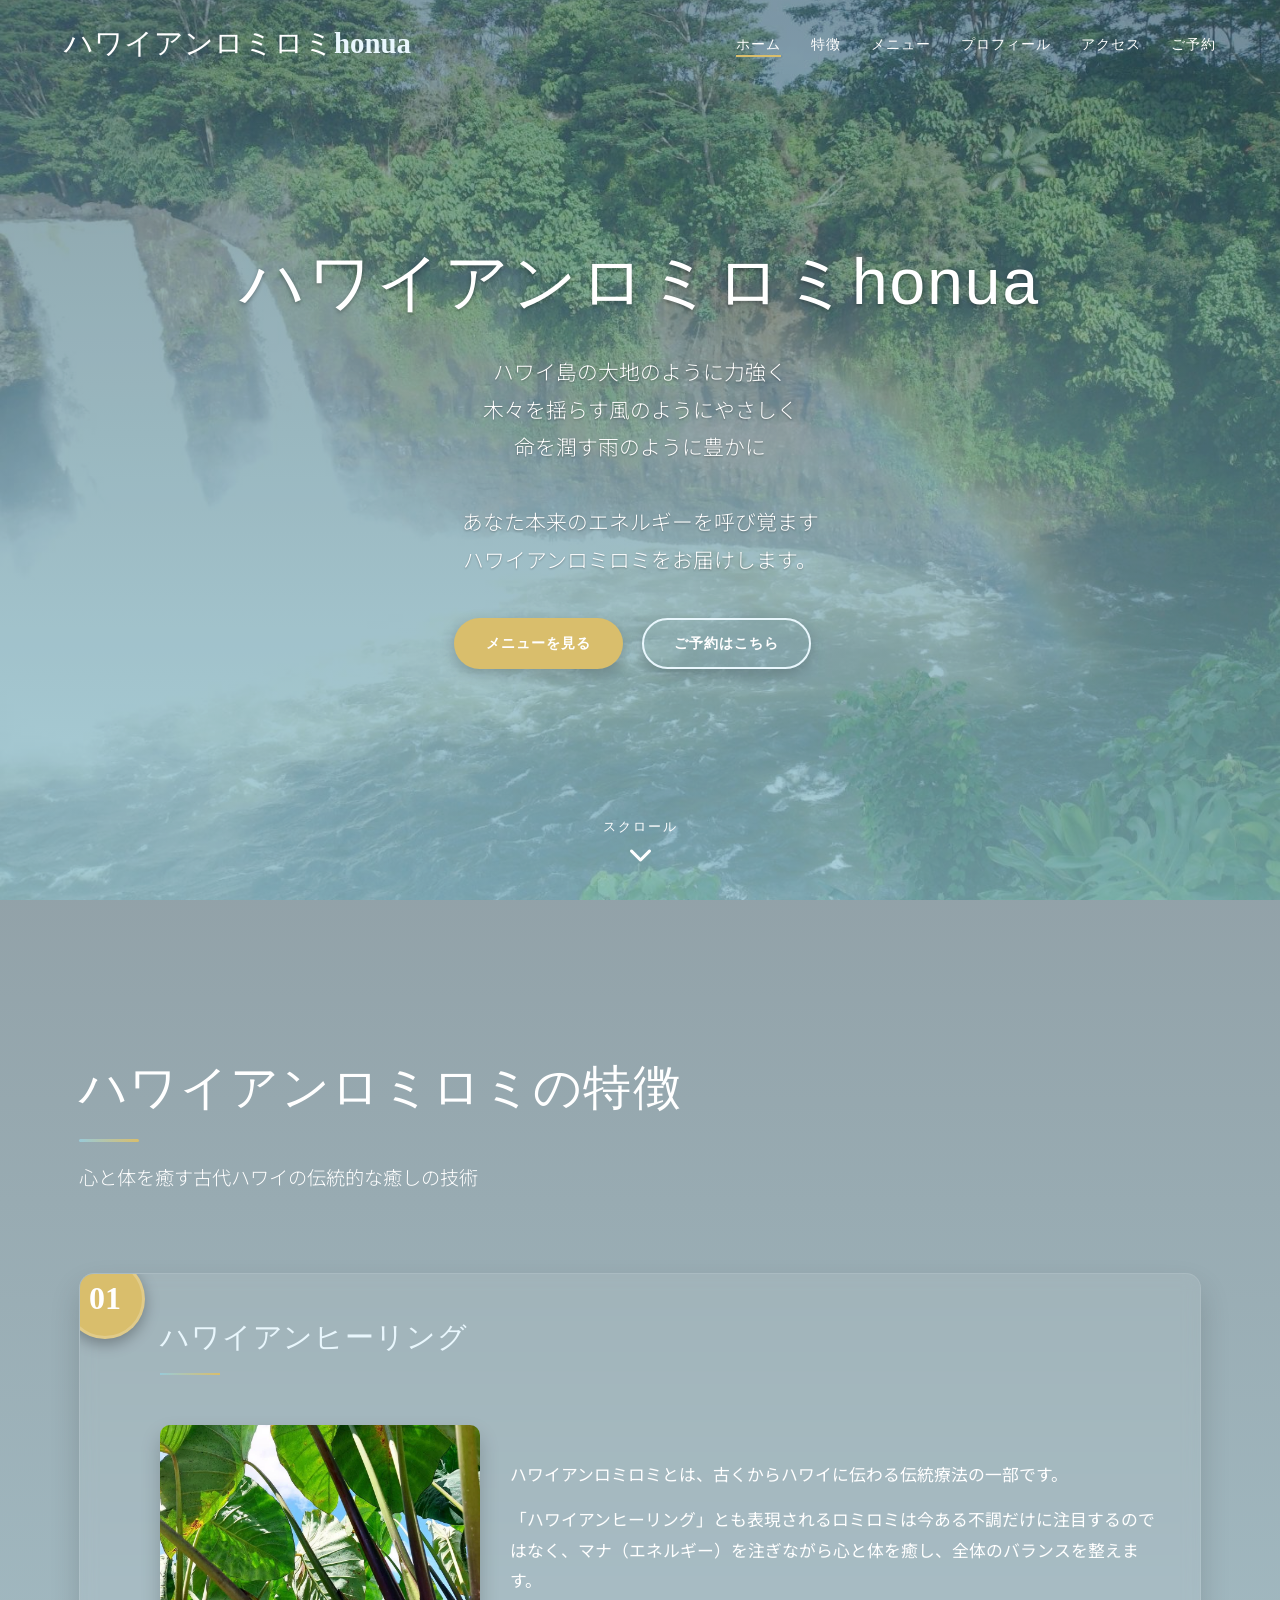
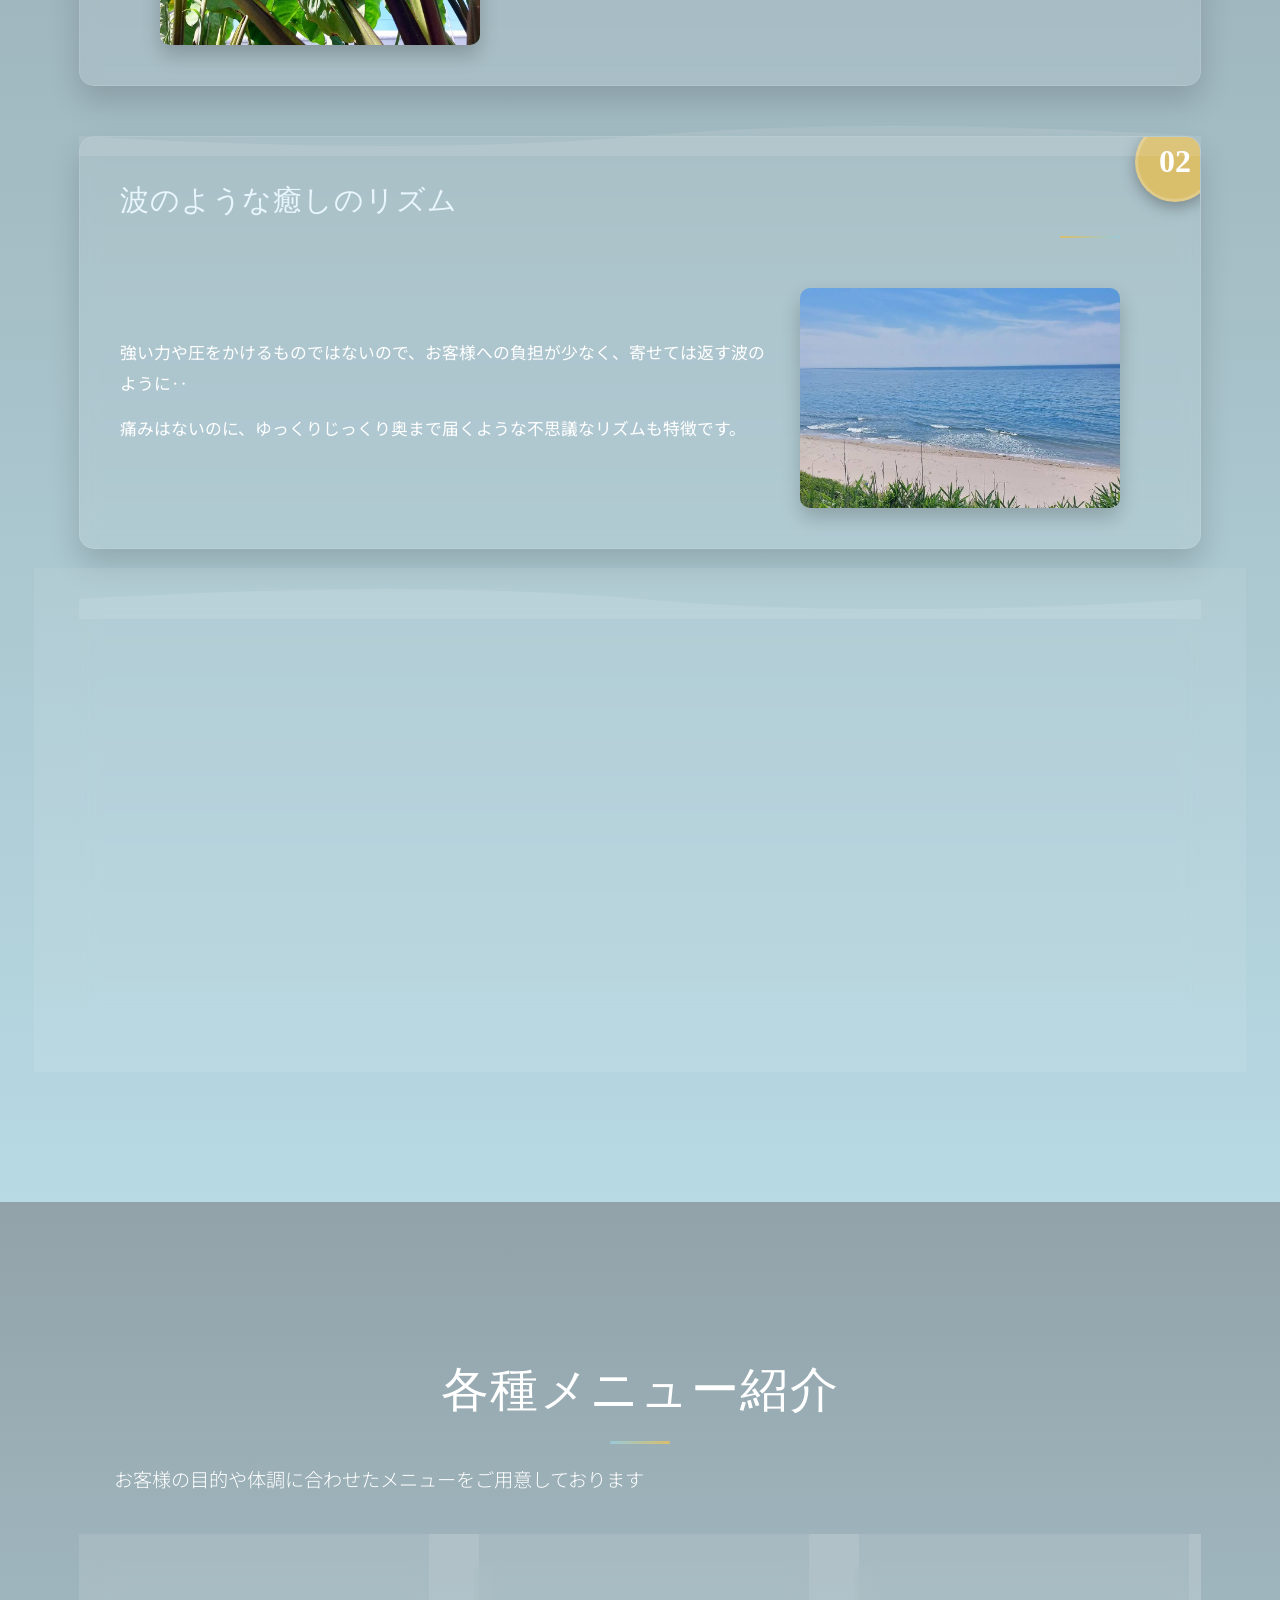
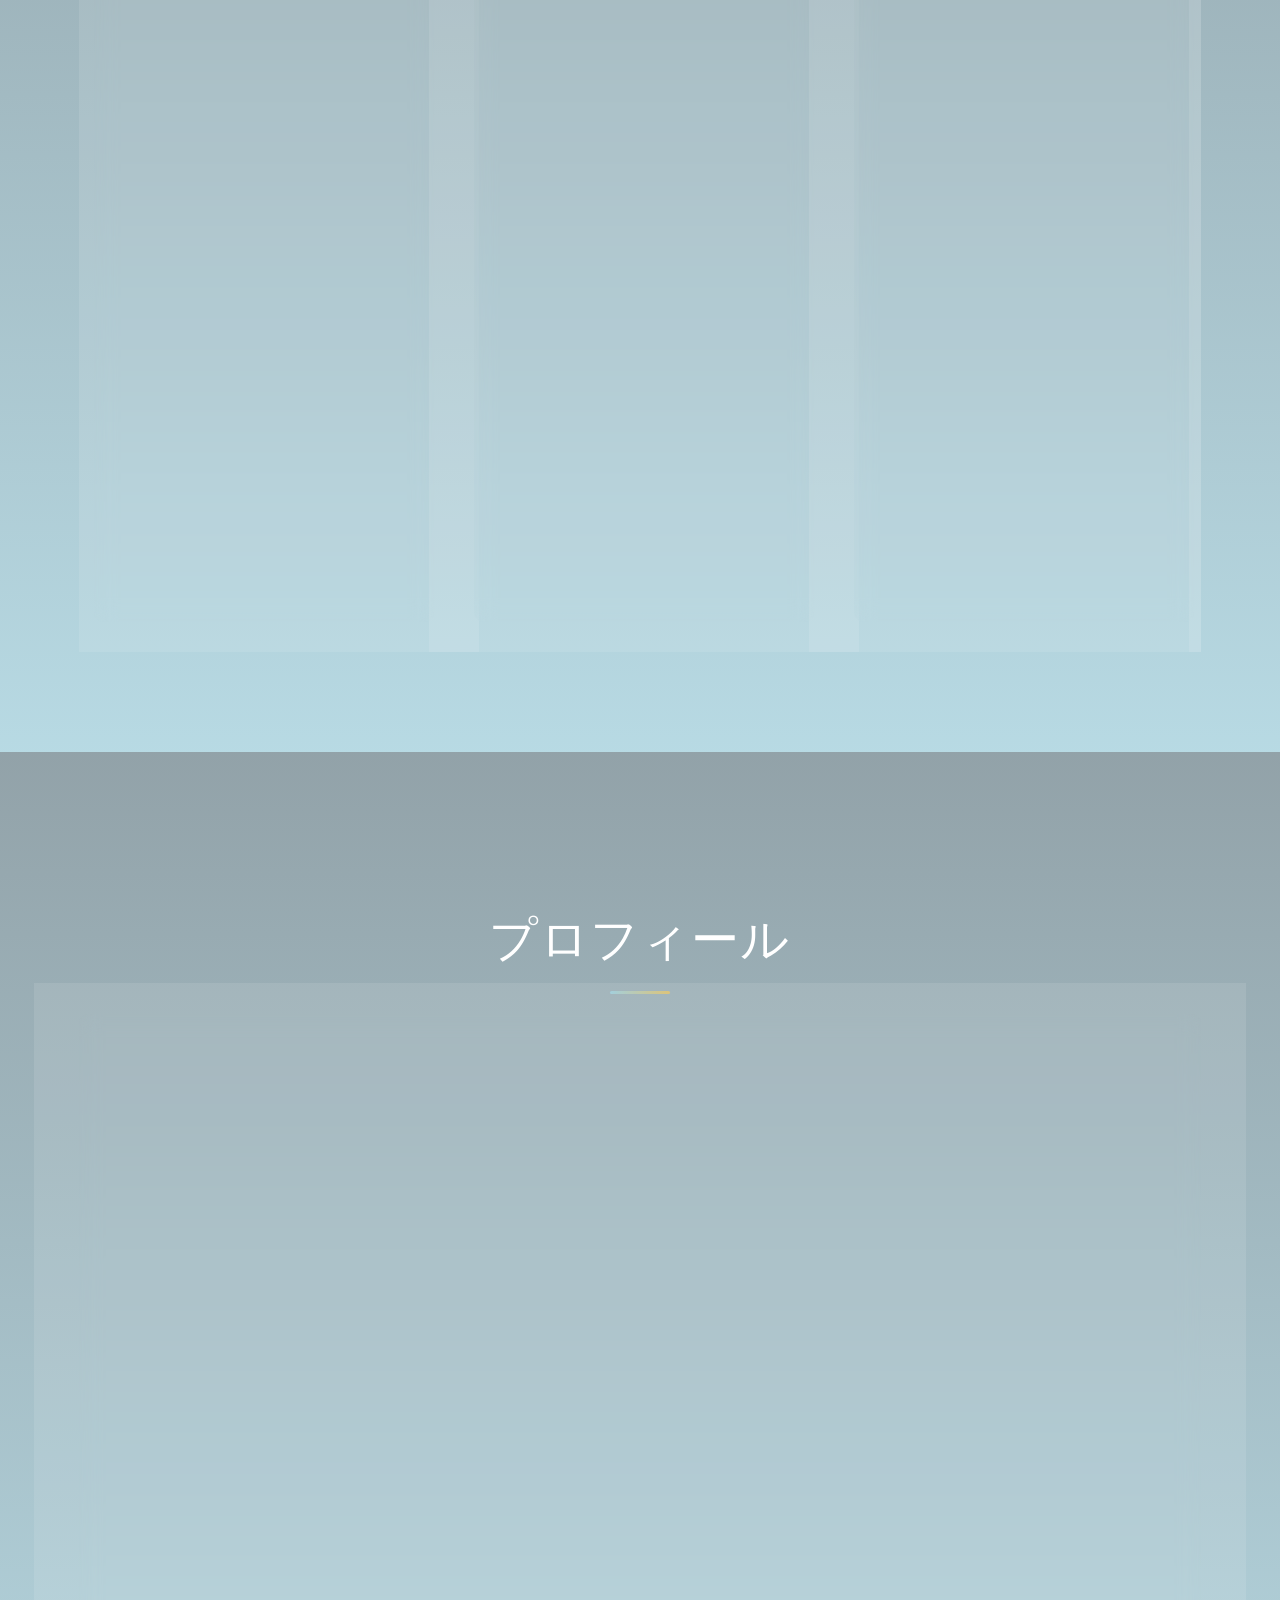
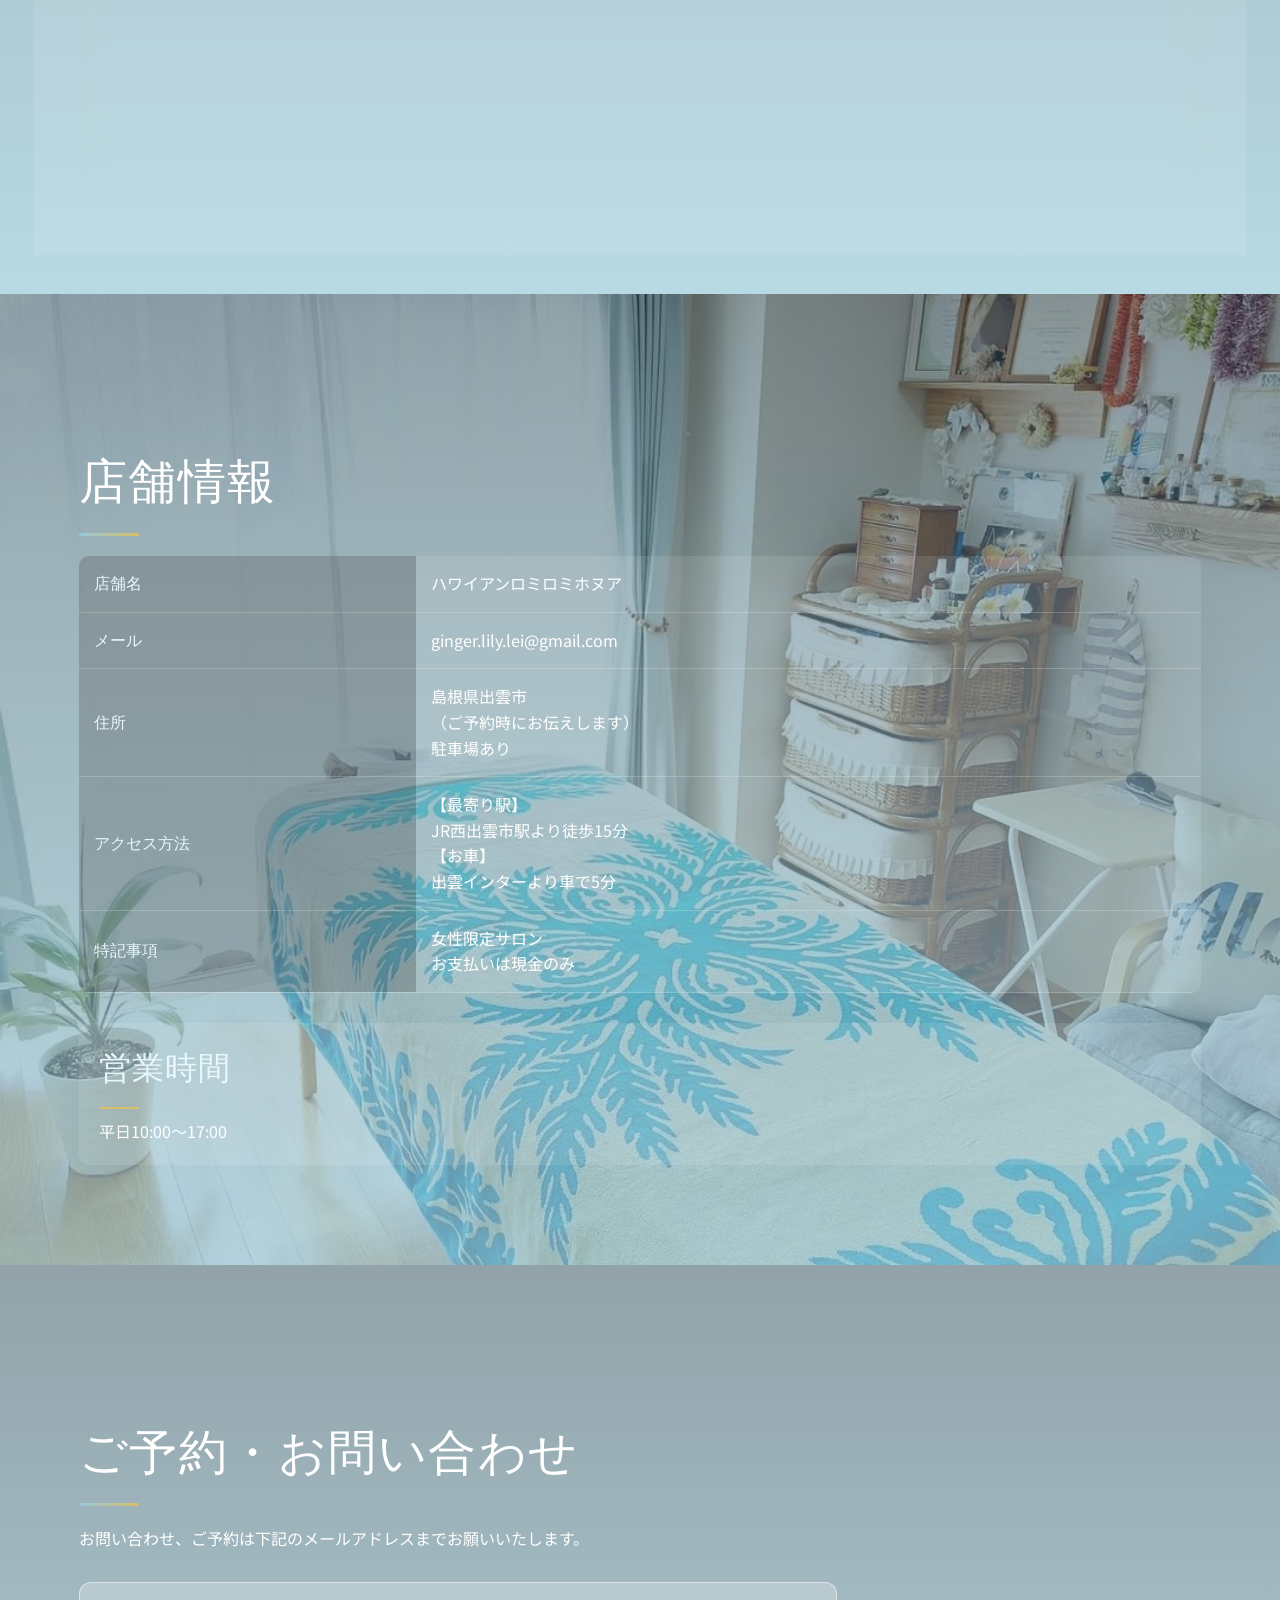
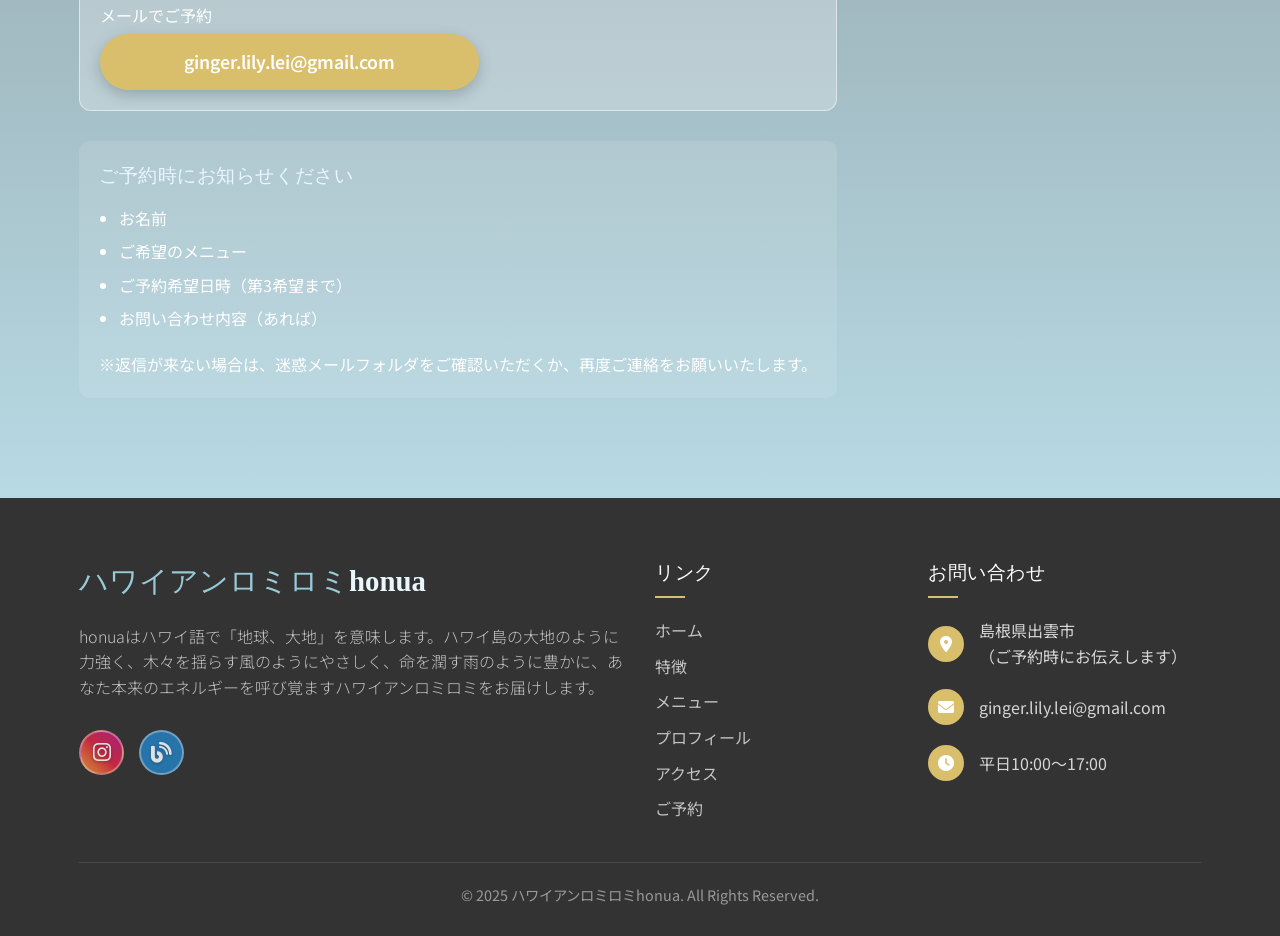
==== index.html @ cca0d5f3 "画像，文言を変更" ====
<!DOCTYPE html>
<html lang="ja">
<head>
    <meta charset="UTF-8">
    <meta name="viewport" content="width=device-width, initial-scale=1.0">
    <title>ハワイアンロミロミhonua - 島根県出雲市の女性専用サロン</title>
    <meta name="description" content="島根県出雲市大社町にある女性専用サロンです。伝統のハワイアンロミロミの他、ヒーリング、ベビーマッサージ、占星術のお茶会など楽しいイベントも開催しています。">

    <link rel="stylesheet" href="stylesheet.css">
    <link href="https://cdnjs.cloudflare.com/ajax/libs/font-awesome/6.0.0-beta3/css/all.min.css" rel="stylesheet">
    <link href="https://fonts.googleapis.com/css2?family=Cormorant+Garamond:wght@300;400;500;600&family=Noto+Sans+JP:wght@300;400;500;700&family=Noto+Serif+JP:wght@300;400;500;600&family=Sacramento&display=swap" rel="stylesheet">
</head>
<body>
    <!-- ローディング画面 -->
    <div id="loading">
        <div class="spinner"></div>
        <div class="loading-logo">ハワイアンロミロミ<span>honua</span></div>
        <div class="loading-text">Aloha... Loading</div>
    </div>

    <!-- ヘッダー -->
    <header>
        <div class="header-container">
            <a href="#" class="logo">ハワイアンロミロミ<span>honua</span></a>
            <div class="mobile-toggle">
                <i class="fas fa-bars"></i>
            </div>
            <nav>
                <ul>
                    <li><a href="#hero" class="active">ホーム</a></li>
                    <li><a href="#about">特徴</a></li>
                    <li><a href="#services">メニュー</a></li>
                    <li><a href="#profile">プロフィール</a></li>
                    <li><a href="#access">アクセス</a></li>
                    <li><a href="#contact">ご予約</a></li>
                </ul>
            </nav>
        </div>
    </header>
    
    <!-- ヒーローセクション -->
<section id="hero" class="with-bg">
    <div class="bg-image" style="background-image: url(img/hero2.JPG)"></div>
    <div class="overlay"></div>
    <div class="container">
        <div class="hero-content">
            <h1 class="hero-title fade-in">ハワイアンロミロミhonua</h1>
            <p class="hero-subtitle fade-in">
                ハワイ島の大地のように力強く<br>
                木々を揺らす風のようにやさしく<br>
                命を潤す雨のように豊かに<br><br>
                あなた本来のエネルギーを呼び覚ます<br>
                ハワイアンロミロミをお届けします。
            </p>
            <div class="fade-in">
                <a href="#services" class="btn">メニューを見る</a>
                <a href="#contact" class="btn btn-outline">ご予約はこちら</a>
            </div>
        </div>
    </div>
    <div class="scroll-down">
        <span>スクロール</span>
        <i class="fas fa-chevron-down"></i>
    </div>
</section>
    
    <!-- アバウトセクション（特徴） -->
    <section id="about" class="with-bg">
        <div class="bg-image" style="background-image: url('https://images.unsplash.com/photo-1630149462161-3fe9e4746c50?q=80&w=1460&auto=format&fit=crop')"></div>
        <div class="overlay"></div>
        <div class="container">
            <h2 class="section-title fade-in">ハワイアンロミロミの特徴</h2>
            <p class="section-subtitle fade-in">心と体を癒す古代ハワイの伝統的な癒しの技術</p>
            
            <div class="features-wave fade-in">
                <div class="feature-item">
                    <div class="feature-number">01</div>
                    <div class="feature-content">
                        <h3 class="feature-title">ハワイアンヒーリング</h3>
                        <div class="feature-image">
                            <img src="img/01.JPG" alt="ハワイアンヒーリング">
                        </div>
                        <div class="feature-desc">
                            <p>ハワイアンロミロミとは、古くからハワイに伝わる伝統療法の一部です。</p>
                            <p>「ハワイアンヒーリング」とも表現されるロミロミは今ある不調だけに注目するのではなく、マナ（エネルギー）を注ぎながら心と体を癒し、全体のバランスを整えます。</p>
                        </div>
                    </div>
                </div>
                
                <div class="wave-divider">
                    <svg viewBox="0 0 100 20" preserveAspectRatio="none">
                        <path d="M0,10 Q30,20 50,10 T100,10 V20 H0 Z" fill="rgba(255,255,255,0.1)"></path>
                    </svg>
                </div>
                
                <div class="feature-item">
                    <div class="feature-number">02</div>
                    <div class="feature-content">
                        <h3 class="feature-title">波のような癒しのリズム</h3>
                        <div class="feature-image">
                            <img src="img/hero.JPG" alt="波のような癒しのリズム">
                        </div>
                        <div class="feature-desc">
                            <p>強い力や圧をかけるものではないので、お客様への負担が少なく、寄せては返す波のように‥</p>
                            <p>痛みはないのに、ゆっくりじっくり奥まで届くような不思議なリズムも特徴です。</p>
                        </div>
                    </div>
                </div>
                
                <div class="wave-divider">
                    <svg viewBox="0 0 100 20" preserveAspectRatio="none">
                        <path d="M0,10 Q30,0 50,10 T100,10 V20 H0 Z" fill="rgba(255,255,255,0.1)"></path>
                    </svg>
                </div>
                
                <div class="feature-item">
                    <div class="feature-number">03</div>
                    <div class="feature-content">
                        <h3 class="feature-title">ハワイ島の伝統的なロミロミ</h3>
                        <div class="feature-image">
                            <img src="img/03.JPG" alt="ハワイ島の伝統的なロミロミ">
                        </div>
                        <div class="feature-desc">
                            <p>先祖より伝わるロミロミを継承しつつ、東洋医学・解剖学などの現代医療の知識、カイロプラクティックドクターとしての経験を持つネイティブハワイアンのクムによる、ハワイの叡智がつまった深く豊かなロミロミです。</p>
                        </div>
                    </div>
                </div>
            </div>
        </div>
    </section>
    
    <!-- サービスセクション -->
    <section id="services" class="with-bg">
        <div class="bg-image" style="background-image: url('https://images.unsplash.com/photo-1578439297699-eb414262c2de?q=80&w=1470&auto=format&fit=crop')"></div>
        <div class="overlay"></div>
        <div class="container">
            <div class="text-center">
                <h2 class="section-title fade-in">各種メニュー紹介</h2>
                <p class="section-subtitle fade-in">お客様の目的や体調に合わせたメニューをご用意しております</p>
            </div>
            <div class="services-carousel fade-in">
                <div class="services-wrapper">
                    <div class="service-card">
                        <div class="service-image" style="background-image: url('img/lomilomi40.JPG')"></div>
                        <div class="service-content">
                            <h3 class="service-title">ハワイアンロミロミ<br>40分肩まわりコース</h3>
                            <span class="service-price">¥4,000</span>
                            <p class="service-desc">肩回りをほぐすコース<br>（※足湯なし）<br>
                            ・肩、首、背中など上半身の疲れが気になる<br>
                            ・とりあえず試してみたい<br>
                            ・定期的に通いたい<br><br>
                            時短で！気になる肩回りだけでも！という方にオススメのメニュー</p>
                            
                        </div>
                    </div>
                    <div class="service-card">
                        <div class="service-image" style="background-image: url('img/lomilomi80.JPG')"></div>
                        <div class="service-content">
                            <h3 class="service-title">ハワイアンロミロミ<br>80分 背面コース</h3>
                            <span class="service-price">¥8,000</span>
                            <p class="service-desc">うつ伏せの上半身から足先までのコース<br>
                            ※カウンセリング、足湯の時間を含みます<br><br>
                            ・上半身だけでなく腰、足もほぐしたい<br>
                            ・全体的に疲れがある<br>
                            ・冷え、滞りを感じる<br>
                            ・デトックスしたい<br><br>
                            身体の疲れを流して出す！当店のオススメメニューです</p>
                            
                        </div>
                    </div>
                    <div class="service-card">
                        <div class="service-image" style="background-image: url('img/lomilomi120.JPG')"></div>
                        <div class="service-content">
                            <h3 class="service-title">ハワイアンロミロミ<br>120分 全身コース</h3>
                            <span class="service-price">¥12,000</span>
                            <p class="service-desc">うつ伏せ→仰向け、全身コース<br>
                            ※カウンセリング、足湯の時間を含みます<br><br>
                            ・全身の疲れを逃がさず流したい！<br>
                            ・肩こりに全面アプローチ<br>
                            ・目のお疲れにも<br>
                            ・ご自身へのご褒美♡ご自愛タイム<br><br>
                            しっかり休みたい、じっくりほぐしたいお疲れ緊急サインのお客様へ</p>
                            
                        </div>
                    </div>
                    <div class="service-card">
                        <div class="service-image" style="background-image: url('img/yuruyuru.JPG')"></div>
                        <div class="service-content">
                            <h3 class="service-title">ゆるゆるもみほぐし<br>60分</h3>
                            <span class="service-price">¥5,000</span>
                            <p class="service-desc">服は着たまま、ベッドでゆるゆるもみほぐし<br>
                            ※カウンセリングの時間を含みます<br><br>
                            ・服を脱ぐのはちょっと…<br>
                            ・妊娠中の方<br>
                            ・産後のママさん<br>
                            ・体力的に自信のない時etc..<br><br>
                            お気軽にご相談ください</p>
                            
                        </div>
                    </div>
                    <div class="service-card">
                        <div class="service-image" style="background-image: url('img/trial.JPG')"></div>
                        <div class="service-content">
                            <h3 class="service-title">ホヌアお試しコース<br>30分</h3>
                            <span class="service-price">¥3,000</span>
                            <p class="service-desc">
                            服を着たまま座位のロミロミとヒーリングをお試しいただけます．<br>
                            ※カウンセリングの時間を含みます
                            
                        </div>
                    </div>
                    <div class="service-card">
                        <div class="service-image" style="background-image: url('img/healing.JPG')"></div>
                        <div class="service-content">
                            <h3 class="service-title">各種ヒーリング<br>対面・遠隔 60分</h3>
                            <span class="service-price">¥5,000</span>
                            <p class="service-desc">自分で自分を愛し癒すと決めたあなたへ<br>
                            ヒーリングのエネルギーがサポートします。<br>
                            （カウンセリング時間を含む）<br><br>
                            ・レムリアンヒーリング<br>
                            ・レイキヒーリング</p>
                            
                        </div>
                    </div>
                </div>
            </div>
        </div>
    </section>
    
    <!-- プロフィールセクション -->
    <section id="profile" class="with-bg">
        <div class="bg-image" style="background-image: url('https://images.unsplash.com/photo-1527607678531-a73cbfe72256?q=80&w=1471&auto=format&fit=crop')"></div>
        <div class="overlay"></div>
        <div class="container">
            <div class="text-center">
                <h2 class="section-title fade-in">プロフィール</h2>
            </div>
            <div class="profile-container fade-in">
                <div class="profile-image">
                    <img src="img/ profile.JPG" alt="大谷由里">
                </div>
                <div class="profile-content">
                    <h3 class="profile-name">ハワイアンロミロミホヌア　大谷由里</h3>
                    <div class="profile-bio">
                        <p>島根県出雲市大社町生まれ</p>
                        <p><strong>2014年</strong><br>フラをはじめる（現在休止中）<br>東京のスクールに通いハワイアンロミロミを習う</p>
                        <p><strong>2016年</strong><br>出雲市大社町自宅にて<br>ハワイアンロミロミホヌアオープン</p>
                        <p><strong>2018年</strong><br>ロミロミを深めるため本校のあるハワイ島へ<br>エネルギー満ちる場所で先生やクム（師匠）、ハワイアンから知識や技術、アロハスピリットを学ぶ<br>帰国後すぐに妊娠</p>
                        <p><strong>2019年</strong><br>出産<br>ベビーマッサージの講師資格も取得</p>
                        <p>ハワイアンロミロミの他<br>ヒーリング、ベビーマッサージ、占星術のお茶会など<br>人との出会い繋がり、楽しさを原動力に活動しています。</p>
                    </div>
                    <div class="social-links">
    <a href="https://instagram.com/honua.lomi?utm_source=qr&igshid=MzNlNGNkZWQ4Mg%3D%3D" class="social-link instagram" target="_blank">
        <i class="fab fa-instagram"></i> 
    </a>
    <a href="https://profile.ameba.jp/ameba/ginger-lily-lei" class="social-link ameblo" target="_blank">
        <i class="fas fa-blog"></i>
    </a>
</div>
                </div>
            </div>
        </div>
    </section>
    
    <!-- アクセスセクション -->
    <section id="access" class="with-bg">
        <div class="bg-image" style="background-image: url(img/access.JPG)"></div>
        <div class="overlay"></div>
        <div class="container">
            <h2 class="section-title fade-in">店舗情報</h2>
            <div class="access-content fade-in">
                <div class="access-info">
                    <div class="info-table">
                        <table>
                            <tr>
                                <th>店舗名</th>
                                <td>ハワイアンロミロミホヌア</td>
                            </tr>
                            <tr>
                                <th>メール</th>
                                <td>ginger.lily.lei@gmail.com</td>
                            </tr>
                            <tr>
                                <th>住所</th>
                                <td>島根県出雲市<br>（ご予約時にお伝えします）<br>駐車場あり</td>
                            </tr>
                            <tr>
                                <th>アクセス方法</th>
                                <td>【最寄り駅】<br>JR西出雲市駅より徒歩15分<br>【お車】<br>出雲インターより車で5分</td>
                            </tr>
                            <tr>
                                <th>特記事項</th>
                                <td>女性限定サロン<br>お支払いは現金のみ</td>
                            </tr>
                        </table>
                    </div>
                    <div class="access-hours">
                        <h3>営業時間</h3>
                        <p>平日10:00〜17:00</p>
                    </div>
                </div>
            </div>
        </div>
    </section>
    
    <!-- 予約セクション -->
<section id="contact" class="with-bg">
    <div class="bg-image" style="background-image: url('https://images.unsplash.com/photo-1611562689196-a5d89bda7075?q=80&w=1471&auto=format&fit=crop')"></div>
    <div class="overlay"></div>
    <div class="container">
        <h2 class="section-title fade-in">ご予約・お問い合わせ</h2>
        <div class="contact-content fade-in">
            <div class="contact-info">
                <p>お問い合わせ、ご予約は下記のメールアドレスまでお願いいたします。</p>
                <div class="contact-method">
                    <div>
                        <span>メールでご予約</span>
                        <a href="mailto:ginger.lily.lei@gmail.com?subject=Honua予約&body=%0D%0A お名前: %0D%0Aご希望のメニュー:%0D%0Aご予約希望日時:%0D%0A第1希望:%0D%0A第2希望:%0D%0A第3希望:%0D%0Aお問い合わせ内容（あれば）:" class="button">ginger.lily.lei@gmail.com</a>
                    </div>
                </div>
                <div class="reservation-info">
                    <h3>ご予約時にお知らせください</h3>
                    <ul>
                        <li>お名前</li>
                        <li>ご希望のメニュー</li>
                        <li>ご予約希望日時（第3希望まで）</li>
                        <li>お問い合わせ内容（あれば）</li>
                    </ul>
                    <p>※返信が来ない場合は、迷惑メールフォルダをご確認いただくか、再度ご連絡をお願いいたします。</p>
                </div>
            </div>
        </div>
    </div>
</section>
    
    <!-- フッター -->
    <footer>
        <div class="container">
            <div class="footer-content">
                <div class="footer-about">
                    <a href="#" class="footer-logo">ハワイアンロミロミ<span>honua</span></a>
                    <p class="footer-desc">honuaはハワイ語で「地球、大地」を意味します。ハワイ島の大地のように力強く、木々を揺らす風のようにやさしく、命を潤す雨のように豊かに、あなた本来のエネルギーを呼び覚ますハワイアンロミロミをお届けします。</p>
                    <div class="social-links">
                        <a href="https://instagram.com/honua.lomi?utm_source=qr&igshid=MzNlNGNkZWQ4Mg%3D%3D" class="social-link instagram" target="_blank">
                            <i class="fab fa-instagram"></i>
                        </a>
                        <a href="https://profile.ameba.jp/ameba/ginger-lily-lei" class="social-link ameblo" target="_blank">
                            <i class="fas fa-blog"></i>
                        </a>
                    </div>
                </div>
                <div class="footer-links">
                    <h4 class="footer-title">リンク</h4>
                    <ul>
                        <li><a href="#hero">ホーム</a></li>
                        <li><a href="#about">特徴</a></li>
                        <li><a href="#services">メニュー</a></li>
                        <li><a href="#profile">プロフィール</a></li>
                        <li><a href="#access">アクセス</a></li>
                        <li><a href="#contact">ご予約</a></li>
                    </ul>
                </div>
                <div class="footer-contact">
                    <h4 class="footer-title">お問い合わせ</h4>
                    <div class="footer-contact-item">
                        <i class="fas fa-map-marker-alt"></i>
                        <div>島根県出雲市<br>（ご予約時にお伝えします）</div>
                    </div>
                    <div class="footer-contact-item">
                        <i class="fas fa-envelope"></i>
                        <div>ginger.lily.lei@gmail.com</div>
                    </div>
                    <div class="footer-contact-item">
                        <i class="fas fa-clock"></i>
                        <div>平日10:00〜17:00</div>
                    </div>
                </div>
            </div>
            <div class="footer-bottom">
                <p>&copy; 2025 ハワイアンロミロミhonua. All Rights Reserved.</p>
            </div>
        </div>
    </footer>
    <script src="script.js"></script>
</body>
</html>
---- stylesheet.css ----
/* 色の調整 - ハワイアンロミロミホヌアのテーマに合わせる */
:root {
    --primary-color: #99CAD8; /* 実際のサイトのメインカラー */
    --secondary-color: #e9f7fd; /* 背景色 */
    --accent-color: #D9BE6C; /* 緑色の予約ボタン */
    --light-color: #f9f5f0;
    --dark-color: #333333;
    
    /* フォント関連の変数 */
    --heading-font: 'Josefin Sans', 'Mochiy Pop One', sans-serif;
    --body-font: 'Nunito', 'Noto Sans JP', sans-serif;
    --script-font: 'Dancing Script', cursive;
    --rounded-font: 'Comfortaa', cursive;

}
.profile-name::after {
    content: '';
    position: absolute;
    bottom: 0;
    left: 0;
    width: 40px;
    height: 2px;
    background-color: var(--accent-color);
}

.profile-bio {
    margin-bottom: 20px;
    line-height: 1.8;
    font-family: var(--body-font);
}

.profile-bio p {
    margin-bottom: 15px;
}

/* レスポンシブ設定 */
@media (max-width: 1024px) {
    .about-content, .access-content, .contact-content {
        flex-direction: column;
    }
    
    .section-title {
        font-size: 2.5rem;
    }
    
    .hero-title {
        font-size: 3rem;
    }
    
    .footer-content {
        flex-wrap: wrap;
    }
    
    .footer-about {
        flex: 0 0 100%;
        margin-bottom: 30px;
    }
    
    .footer-links, .footer-contact {
        flex: 0 0 48%;
    }
}

@media (max-width: 992px) {
    .feature-content {
        flex-direction: column !important;
        padding: 20px 0 !important;
    }
    
    .feature-image {
        max-width: 100%;
        margin-bottom: 20px;
    }
    
    .feature-title {
        text-align: center;
    }
    
    .feature-title::after {
        left: 50% !important;
        transform: translateX(-50%);
        right: auto !important;
        background: linear-gradient(to right, var(--primary-color), var(--accent-color)) !important;
    }
    
    .feature-number {
        top: -15px !important;
        left: 50% !important;
        right: auto !important;
        transform: translateX(-50%);
    }
    
    .feature-desc {
        text-align: center;
    }
}

@media (max-width: 768px) {
    .mobile-toggle {
        display: block;
    }
    
    nav {
        position: fixed;
        top: 0;
        right: -300px;
        width: 300px;
        height: 100vh;
        background-color: rgba(0, 0, 0, 0.9);
        flex-direction: column;
        justify-content: center;
        transition: right 0.3s ease;
        z-index: 100;
    }
    
    nav.active {
        right: 0;
    }
    
    nav ul {
        flex-direction: column;
        align-items: center;
    }
    
    nav ul li {
        margin: 15px 0;
    }
    
    section {
        padding: 80px 0;
    }
    
    .section-title {
        font-size: 2rem;
    }
    
    .hero-title {
        font-size: 2.5rem;
    }
    
    .footer-links, .footer-contact {
        flex: 0 0 100%;
        margin-bottom: 30px;
    }
    
    .profile-container {
        flex-direction: column;
        align-items: center;
        text-align: center;
    }
    
    .profile-image {
        flex: 0 0 200px;
        width: 200px;
        height: 200px;
        margin-bottom: 20px;
    }
    
    .profile-name::after {
        left: 50%;
        transform: translateX(-50%);
    }
    
    .service-card:hover {
        transform: translateY(-10px);
    }
}

@media (max-width: 576px) {
    .hero-title {
        font-size: 2rem;
    }
    
    .hero-subtitle {
        font-size: 1rem;
    }
    
    .btn {
        padding: 10px 20px;
        font-size: 0.8rem;
        display: block;
        width: 80%;
        margin: 0 auto 15px;
        text-align: center;
    }
}

/* ローディング画面 */
#loading {
    position: fixed;
    top: 0;
    left: 0;
    width: 100%;
    height: 100%;
    background-color: #99CAD8;
    display: flex;
    flex-direction: column;
    justify-content: center;
    align-items: center;
    z-index: 9999;
    transition: opacity 0.5s, visibility 0.5s;
}

#loading.hidden {
    opacity: 0;
    visibility: hidden;
}

.spinner {
    width: 60px;
    height: 60px;
    border: 5px solid rgba(255, 255, 255, 0.3);
    border-radius: 50%;
    border-top-color: #fff;
    animation: spin 1s ease-in-out infinite;
    margin-bottom: 20px;
}

@keyframes spin {
    to { transform: rotate(360deg); }
}

.loading-logo {
    color: white;
    font-size: 24px;
    margin-bottom: 10px;
    font-family: var(--heading-font);
}

.loading-logo span {
    font-family: var(--script-font);
    font-weight: 600;
    color: #ffcba4;
}

.loading-text {
    color: white;
    font-size: 14px;
    letter-spacing: 2px;
    font-family: var(--rounded-font);
}

/* リセットとベーススタイル */
* {
    margin: 0;
    padding: 0;
    box-sizing: border-box;
}

html, body {
    font-family: var(--body-font);
    color: #333;
    line-height: 1.6;
}

h1, h2, h3, h4, h5, h6 {
    font-family: var(--heading-font);
    font-weight: 400;
    letter-spacing: 0.03em;
}

a {
    text-decoration: none;
    color: var(--primary-color);
    transition: all 0.3s ease;
}

a:hover {
    color: var(--accent-color);
}

.container {
    width: 90%;
    max-width: 1200px;
    margin: 0 auto;
    padding: 0 15px;
}

/* ヘッダー */
header {
    position: fixed;
    top: 0;
    left: 0;
    width: 100%;
    padding: 20px 0;
    z-index: 100;
    transition: all 0.3s ease;
}

header.scrolled {
    background-color: rgba(153, 202, 216, 0.9);
    padding: 10px 0;
}

.header-container {
    width: 90%;
    max-width: 1400px;
    margin: 0 auto;
    display: flex;
    justify-content: space-between;
    align-items: center;
}

.logo {
    font-size: 1.8rem;
    color: white;
    font-family: var(--heading-font);
}

.logo span {
    font-family: var(--script-font);
    font-weight: 600;
    color: var(--secondary-color);
}

/* ナビゲーション */
nav ul {
    display: flex;
    list-style: none;
}

nav ul li {
    margin-left: 30px;
}

nav ul li a {
    color: white;
    position: relative;
    font-size: 0.9rem;
    text-transform: uppercase;
    letter-spacing: 1px;
    font-family: var(--rounded-font);
    font-weight: 500;
}

nav ul li a::after {
    content: '';
    position: absolute;
    bottom: -5px;
    left: 0;
    width: 0;
    height: 2px;
    background-color: var(--accent-color);
    transition: width 0.3s ease;
}

nav ul li a:hover::after,
nav ul li a.active::after {
    width: 100%;
}

/* モバイルトグル */
.mobile-toggle {
    display: none;
    font-size: 1.5rem;
    color: white;
    cursor: pointer;
}

/* セクション共通スタイル */
section {
    padding: 100px 0;
    position: relative;
}

section:not(#hero) {
    padding-top: 150px;
}

section.with-bg {
    color: white;
}

.bg-image {
    position: absolute;
    top: 0;
    left: 0;
    width: 100%;
    height: 100%;
    z-index: -2;
    background-size: cover;
    background-position: center;
}

.overlay {
    position: absolute;
    top: 0;
    left: 0;
    width: 100%;
    height: 100%;
    background: linear-gradient(rgba(38, 70, 83, 0.5), rgba(153, 202, 216, 0.7));
    z-index: -1;
}

.section-title {
    font-size: 3rem;
    margin-bottom: 20px;
    position: relative;
    padding-bottom: 15px;
    font-family: var(--heading-font);
    font-weight: 300;
    letter-spacing: 0.03em;
}

.section-title::after {
    content: '';
    position: absolute;
    bottom: 0;
    left: 0;
    width: 60px;
    height: 3px;
    background: linear-gradient(to right, var(--primary-color), var(--accent-color));
    border-radius: 3px;
}

.section-subtitle {
    font-size: 1.2rem;
    max-width: 600px;
    margin-bottom: 40px;
    font-weight: 300;
    font-family: var(--body-font);
}

.text-center {
    text-align: center;
}

.text-center .section-title::after {
    left: 50%;
    transform: translateX(-50%);
}

/* ボタン */
.btn {
    display: inline-block;
    padding: 12px 30px;
    background-color: var(--accent-color);
    color: white;
    border-radius: 30px;
    text-transform: uppercase;
    letter-spacing: 1px;
    font-size: 0.9rem;
    font-weight: 600;
    font-family: var(--rounded-font);
    border: 2px solid transparent;
    transition: all 0.3s ease;
    margin-right: 15px;
    box-shadow: 0 5px 15px rgba(0, 0, 0, 0.2);
}

.btn:hover {
    background-color: transparent;
    border-color: var(--secondary-color);
    transform: translateY(-5px);
    box-shadow: 0 10px 20px rgba(0, 0, 0, 0.3);
}

.btn-outline {
    background-color: transparent;
    border-color: var(--secondary-color);
}

.btn-outline:hover {
    background-color: var(--secondary-color);
    color: var(--dark-color);
}

/* ヒーローセクション */
.feature-image {
    flex: 0 0 220px; /* 幅を220pxに固定 */
    width: 320px;
    height: 220px;
    min-width: 320px; /* 最小幅を設定して一貫性を確保 */
    max-width: 320px; /* 最大幅も設定して確実に固定 */
    min-height: 220px; /* 最小高さを設定して一貫性を確保 */
    max-height: 220px; /* 最大高さも設定して確実に固定 */
    border-radius: 10px;
    overflow: hidden; /* はみ出した部分を隠す */
    box-shadow: 0 10px 20px rgba(0, 0, 0, 0.2);
}

.feature-image img {
    width: 100%;
    height: 100%;
    object-fit: cover; /* アスペクト比を維持しながら、はみ出す部分はトリミング */
    display: block;
    transition: transform 0.5s ease;
}
#hero {
    height: 100vh;
    display: flex;
    align-items: center;
    justify-content: center;
    text-align: center;
    padding: 0;
    background-color: rgba(58, 125, 136, 0.1);
}

.hero-content {
    max-width: 800px;
    margin: 0 auto;
}

.hero-title {
    font-size: 4rem;
    margin-bottom: 20px;
    letter-spacing: 2px;
    text-shadow: 0 2px 4px rgba(0, 0, 0, 0.3);
    font-family: var(--heading-font);
}

.hero-subtitle {
    font-size: 1.3rem;
    margin-bottom: 40px;
    font-weight: 300;
    line-height: 1.8;
    text-shadow: 0 1px 2px rgba(0, 0, 0, 0.3);
    font-family: var(--body-font);
}

/* サービスセクション */
/* カルーセルの最適化 */
.services-carousel {
    width: 100%;
    overflow-x: auto;
    -webkit-overflow-scrolling: touch;
    scroll-behavior: smooth;
    padding: 20px 0;
    position: relative;
    display: block;
    /* スクロールバーをスタイリッシュに */
    scrollbar-width: thin;
    scrollbar-color: var(--accent-color) rgba(255, 255, 255, 0.1);
    /* スクロールの境界処理 */
    scroll-snap-type: x mandatory;
}

.services-carousel::-webkit-scrollbar {
    height: 6px;
}

.services-carousel::-webkit-scrollbar-track {
    background: rgba(255, 255, 255, 0.1);
    border-radius: 3px;
}

.services-carousel::-webkit-scrollbar-thumb {
    background-color: var(--accent-color);
    border-radius: 3px;
}

.services-wrapper {
    display: flex;
    padding: 10px 5px;
    width: max-content;
    gap: 20px;
}

.service-card {
    flex: 0 0 340px;
    margin: 0 10px;
    background-color: rgba(255, 255, 255, 0.1);
    backdrop-filter: blur(10px);
    border-radius: 10px;
    overflow: hidden;
    box-shadow: 0 15px 30px rgba(0, 0, 0, 0.3);
    transition: all 0.3s ease;
    scroll-snap-align: center;
    border: 1px solid rgba(255, 203, 164, 0.2);
}

.service-card:last-child {
    margin-right: 5px;
}

.service-card:hover {
    transform: translateY(-10px);
}

.service-image {
    height: 200px;
    background-size: cover;
    background-position: center;
}

.service-content {
    padding: 25px;
}

.service-title {
    font-size: 1.5rem;
    margin-bottom: 10px;
    font-family: var(--heading-font);
    letter-spacing: 0.03em;
}

.service-price {
    color: var(--secondary-color);
    font-weight: 600;
    margin-bottom: 15px;
    display: block;
    font-family: var(--rounded-font);
}

.service-desc {
    margin-bottom: 20px;
    font-weight: 300;
    font-size: 0.95rem;
    line-height: 1.7;
    font-family: var(--body-font);
}

/* カルーセルナビゲーション */
.carousel-nav {
    display: flex;
    justify-content: center;
    margin-top: 30px;
    z-index: 10;
    position: relative;
}

.carousel-arrow {
    width: 50px;
    height: 50px;
    border-radius: 50%;
    background-color: rgba(255, 255, 255, 0.2);
    display: flex;
    align-items: center;
    justify-content: center;
    margin: 0 10px;
    cursor: pointer;
    transition: all 0.3s ease;
    user-select: none;
    -webkit-tap-highlight-color: transparent;
}

.carousel-arrow:hover {
    background-color: var(--accent-color);
    transform: translateY(-3px);
    box-shadow: 0 5px 15px rgba(0, 0, 0, 0.3);
}

.carousel-arrow.disabled {
    opacity: 0.3;
    cursor: not-allowed;
    pointer-events: none;
    background-color: rgba(255, 255, 255, 0.1) !important;
    transform: none !important;
    box-shadow: none !important;
}

.carousel-arrow i {
    color: white;
    font-size: 1.2rem;
}

/* アクセスセクション */
.access-content {
    display: flex;
    align-items: center;
    gap: 50px;
}

.access-info {
    flex: 1;
}

.access-info h3 {
    font-size: 2rem;
    margin-bottom: 20px;
    position: relative;
    padding-bottom: 15px;
    font-family: var(--heading-font);
}

.access-info h3::after {
    content: '';
    position: absolute;
    bottom: 0;
    left: 0;
    width: 40px;
    height: 2px;
    background-color: var(--accent-color);
}

.info-item {
    margin-bottom: 20px;
}

.info-item h4 {
    font-size: 1.2rem;
    color: var(--secondary-color);
    margin-bottom: 10px;
    font-family: var(--heading-font);
}

/* 予約セクション */
.contact-content {
    display: flex;
    gap: 50px;
}

.contact-method {
    display: flex;
    align-items: center;
    margin: 25px 0;
    padding: 15px;
    background-color: rgba(255, 255, 255, 0.15);
    border-radius: 8px;
    border: 1px solid rgba(255, 255, 255, 0.3);
}

.contact-method i {
    font-size: 1.8rem;
    margin-right: 20px;
    color: var(--accent-color);
    background-color: rgba(255, 255, 255, 0.2);
    width: 50px;
    height: 50px;
    display: flex;
    align-items: center;
    justify-content: center;
    border-radius: 50%;
    box-shadow: 0 3px 8px rgba(0, 0, 0, 0.2);
}

.contact-method a {
    font-family: var(--body-font);
}
/* メールリンクボタンのスタイル改善 */
.contact-method a.button {
    display: inline-block;
    padding: 12px 24px;
    background-color: var(--accent-color); /* 緑色の予約ボタンと同じ色を使用 */
    color: white; /* テキストを白に */
    border-radius: 30px;
    font-size: 1.1rem;
    font-weight: 600;
    text-align: center;
    transition: all 0.3s ease;
    border: 2px solid transparent;
    box-shadow: 0 5px 15px rgba(0, 0, 0, 0.2);
    width: 100%; /* モバイル表示でも見やすくするため */
    max-width: 400px;
    margin-top: 5px;
}

.contact-method a.button:hover {
    background-color: transparent;
    border-color: white;
    transform: translateY(-5px);
    box-shadow: 0 10px 20px rgba(0, 0, 0, 0.3);
}

/* メールアイコンを少し大きく調整 */
.contact-method i {
    font-size: 2rem;
}

/* メール項目全体の背景を目立たせる */
.contact-method {
    background-color: rgba(255, 255, 255, 0.25); /* 少し明るくする */
    padding: 20px;
    border-radius: 12px;
    border: 1px solid rgba(255, 255, 255, 0.5);
    margin: 30px 0;
}

/* レスポンシブ調整 */
@media (max-width: 768px) {
    .contact-method {
        flex-direction: column;
        align-items: center;
        text-align: center;
    }
    
    .contact-method i {
        margin-right: 0;
        margin-bottom: 15px;
    }
    
    .contact-method a.button {
        margin-top: 15px;
    }
}
.social-links {
    display: flex;
    margin-top: 30px;
}

.social-link {
    width: 45px;
    height: 45px;
    background-color: rgba(255, 255, 255, 0.25);
    border-radius: 50%;
    display: flex;
    align-items: center;
    justify-content: center;
    margin-right: 15px;
    transition: all 0.3s ease;
    border: 2px solid rgba(255, 255, 255, 0.4);
}

.social-link:hover {
    background-color: var(--accent-color);
    transform: translateY(-5px);
    box-shadow: 0 5px 15px rgba(0, 0, 0, 0.3);
}

.social-link i {
    font-size: 1.3rem;
    color: white;
    text-shadow: 0 1px 3px rgba(0, 0, 0, 0.3);
}

/* インスタグラムアイコンの強調 */
.social-link.instagram {
    background: linear-gradient(45deg, #f09433 0%, #e6683c 25%, #dc2743 50%, #cc2366 75%, #bc1888 100%);
    opacity: 0.9;
}

.social-link.instagram:hover {
    opacity: 1;
}

/* アメブロアイコンの強調 */
.social-link.ameblo {
    background-color: #2580C1;
    opacity: 0.9;
}

.social-link.ameblo:hover {
    opacity: 1;
}

/* 予約情報スタイル */
.reservation-info {
    background-color: rgba(255, 255, 255, 0.1);
    padding: 20px;
    border-radius: 10px;
    margin-top: 30px;
}

.reservation-info h3 {
    margin-bottom: 15px;
    color: var(--secondary-color);
    font-family: var(--heading-font);
}

.reservation-info ul {
    list-style-type: disc;
    padding-left: 20px;
    margin-bottom: 20px;
    font-family: var(--body-font);
}

.reservation-info li {
    margin-bottom: 8px;
}

/* フッター */
footer {
    background-color: var(--dark-color);
    color: white;
    padding: 60px 0 30px;
}

.footer-content {
    display: flex;
    justify-content: space-between;
    margin-bottom: 30px;
}

.footer-about {
    flex: 2;
    margin-right: 30px;
}

.footer-logo {
    font-size: 1.8rem;
    margin-bottom: 20px;
    display: inline-block;
    font-family: var(--heading-font);
}

.footer-logo span {
    font-family: var(--script-font);
    font-weight: 600;
    color: var(--secondary-color);
}

.footer-desc {
    margin-bottom: 20px;
    color: rgba(255, 255, 255, 0.7);
    font-weight: 300;
    font-family: var(--body-font);
}

.footer-links, .footer-contact {
    flex: 1;
}

.footer-title {
    font-size: 1.2rem;
    margin-bottom: 20px;
    position: relative;
    padding-bottom: 10px;
    font-family: var(--heading-font);
}

.footer-title::after {
    content: '';
    position: absolute;
    bottom: 0;
    left: 0;
    width: 30px;
    height: 2px;
    background-color: var(--accent-color);
}

.footer-links ul {
    list-style: none;
}

.footer-links ul li {
    margin-bottom: 10px;
}

.footer-links ul li a {
    color: rgba(255, 255, 255, 0.7);
    transition: color 0.3s ease;
    font-family: var(--body-font);
}

.footer-links ul li a:hover {
    color: white;
}

.footer-contact-item {
    display: flex;
    margin-bottom: 20px;
    color: rgba(255, 255, 255, 0.8);
    align-items: center;
}

.footer-contact-item i {
    margin-right: 15px;
    color: white;
    background-color: var(--accent-color);
    width: 36px;
    height: 36px;
    display: flex;
    align-items: center;
    justify-content: center;
    border-radius: 50%;
    font-size: 1rem;
}

.footer-contact-item div {
    font-family: var(--body-font);
}

footer .social-link {
    background-color: rgba(255, 255, 255, 0.15);
}

footer .social-link.instagram {
    background: linear-gradient(45deg, #f09433 0%, #e6683c 25%, #dc2743 50%, #cc2366 75%, #bc1888 100%);
    opacity: 0.85;
}

footer .social-link.ameblo {
    background-color: #2580C1;
    opacity: 0.85;
}

.footer-bottom {
    border-top: 1px solid rgba(255, 255, 255, 0.1);
    padding-top: 20px;
    text-align: center;
    color: rgba(255, 255, 255, 0.5);
    font-size: 0.9rem;
    font-family: var(--body-font);
}

/* アニメーション */
.fade-in {
    opacity: 0;
    transform: translateY(20px);
    transition: opacity 0.8s ease, transform 0.8s ease;
}

.fade-in.active {
    opacity: 1;
    transform: translateY(0);
}

/* スクロールダウン指示 */
.scroll-down {
    position: absolute;
    bottom: 30px;
    left: 50%;
    transform: translateX(-50%);
    color: white;
    text-align: center;
    z-index: 10;
    cursor: pointer;
    animation: bounce 2s infinite;
}

.scroll-down span {
    display: block;
    font-size: 0.8rem;
    text-transform: uppercase;
    letter-spacing: 2px;
    margin-bottom: 5px;
    font-family: var(--rounded-font);
    font-weight: 500;
}

.scroll-down i {
    font-size: 1.5rem;
}

@keyframes bounce {
    0%, 20%, 50%, 80%, 100% {
        transform: translateY(0) translateX(-50%);
    }
    40% {
        transform: translateY(-20px) translateX(-50%);
    }
    60% {
        transform: translateY(-10px) translateX(-50%);
    }
}

/* テーブルスタイル - 店舗情報用 */
.info-table {
    width: 100%;
    margin-bottom: 30px;
}

.info-table table {
    width: 100%;
    border-collapse: collapse;
    background-color: rgba(255, 255, 255, 0.1);
    border-radius: 10px;
    overflow: hidden;
}

.info-table th, 
.info-table td {
    padding: 15px;
    text-align: left;
    border-bottom: 1px solid rgba(255, 255, 255, 0.2);
    font-family: var(--body-font);
}

.info-table th {
    width: 30%;
    font-weight: 500;
    color: var(--secondary-color);
    background-color: rgba(0, 0, 0, 0.2);
    font-family: var(--heading-font);
}

.access-hours {
    background-color: rgba(255, 255, 255, 0.1);
    padding: 20px;
    border-radius: 10px;
    margin-top: 20px;
}

.access-hours h3 {
    margin-bottom: 10px;
    color: var(--secondary-color);
    font-family: var(--heading-font);
}

/* 特徴セクションのスタイル */
#about {
    overflow: hidden;
}

.features-wave {
    position: relative;
    padding: 40px 0;
}

.feature-item {
    position: relative;
    background-color: rgba(255, 255, 255, 0.08);
    backdrop-filter: blur(8px);
    border-radius: 15px;
    padding: 40px;
    margin-bottom: 50px;
    box-shadow: 0 15px 30px rgba(0, 0, 0, 0.15);
    border: 1px solid rgba(255, 255, 255, 0.1);
    overflow: hidden;
    transition: transform 0.3s ease, box-shadow 0.3s ease;
}

.feature-item:hover {
    transform: translateY(-10px);
    box-shadow: 0 20px 40px rgba(0, 0, 0, 0.2);
}

.feature-number {
    position: absolute;
    top: -15px;
    left: -15px;
    width: 80px;
    height: 80px;
    background: var(--accent-color);
    color: white;
    font-size: 2rem;
    font-weight: 700;
    display: flex;
    align-items: center;
    justify-content: center;
    border-radius: 50%;
    box-shadow: 0 5px 15px rgba(0, 0, 0, 0.3);
    z-index: 1;
    font-family: var(--script-font);
    border: 3px solid rgba(255, 255, 255, 0.2);
}

.feature-content {
    display: flex;
    flex-wrap: wrap;
    gap: 30px;
    align-items: center;
    padding-left: 40px;
}

.feature-title {
    font-size: 1.8rem;
    margin-bottom: 20px;
    color: var(--secondary-color);
    flex: 0 0 100%;
    position: relative;
    padding-bottom: 15px;
    font-family: var(--heading-font);
    letter-spacing: 0.03em;
}

.feature-title::after {
    content: '';
    position: absolute;
    bottom: 0;
    left: 0;
    width: 60px;
    height: 2px;
    background: linear-gradient(to right, var(--primary-color), var(--accent-color));
}


.feature-image:hover img {
    transform: scale(1.05);
}

.feature-desc {
    flex: 1.5;
    min-width: 250px;
    font-family: var(--body-font);
}

.feature-desc p {
    margin-bottom: 15px;
    line-height: 1.8;
    font-size: 1.05rem;
}

/* 波のようなディバイダー */
.wave-divider {
    position: relative;
    height: 40px;
    margin: -20px 0;
    z-index: 1;
}

.wave-divider svg {
    width: 100%;
    height: 100%;
}

/* 特徴アイテムの交互レイアウト */
.feature-item:nth-child(3) .feature-content {
    flex-direction: row-reverse;
}

.feature-item:nth-child(3) .feature-number {
    left: auto;
    right: -15px;
}

.feature-item:nth-child(3) .feature-content {
    padding-left: 0;
    padding-right: 40px;
}

.feature-item:nth-child(3) .feature-title::after {
    left: auto;
    right: 0;
    background: linear-gradient(to left, var(--primary-color), var(--accent-color));
}

/* アニメーション効果 */
@keyframes wave {
    0% { transform: translateX(-100%); }
    100% { transform: translateX(100%); }
}

.feature-item::before {
    content: '';
    position: absolute;
    bottom: 0;
    left: 0;
    width: 100%;
    height: 5px;
    background: linear-gradient(90deg, transparent, var(--primary-color), transparent);
    animation: wave 3s infinite linear;
    z-index: 1;
    opacity: 0;
    transition: opacity 0.3s ease;
}

.feature-item:hover::before {
    opacity: 1;
}

/* プロフィールセクション */
.profile-container {
    display: flex;
    align-items: flex-start;
    gap: 50px;
    background-color: rgba(255, 255, 255, 0.1);
    backdrop-filter: blur(10px);
    border-radius: 10px;
    padding: 30px;
    box-shadow: 0 15px 30px rgba(0, 0, 0, 0.2);
}

.profile-image {
    flex: 0 0 300px;
    border-radius: 50%;
    overflow: hidden;
    box-shadow: 0 10px 20px rgba(0, 0, 0, 0.3);
}

.profile-image img {
    width: 100%;
    height: auto;
    display: block;
}

.profile-content {
    flex: 1;
}

.profile-name {
    font-size: 1.8rem;
    margin-bottom: 20px;
    position: relative;
    padding-bottom: 15px;
    font-family: var(--heading-font);
    letter-spacing: 0.03em;
}
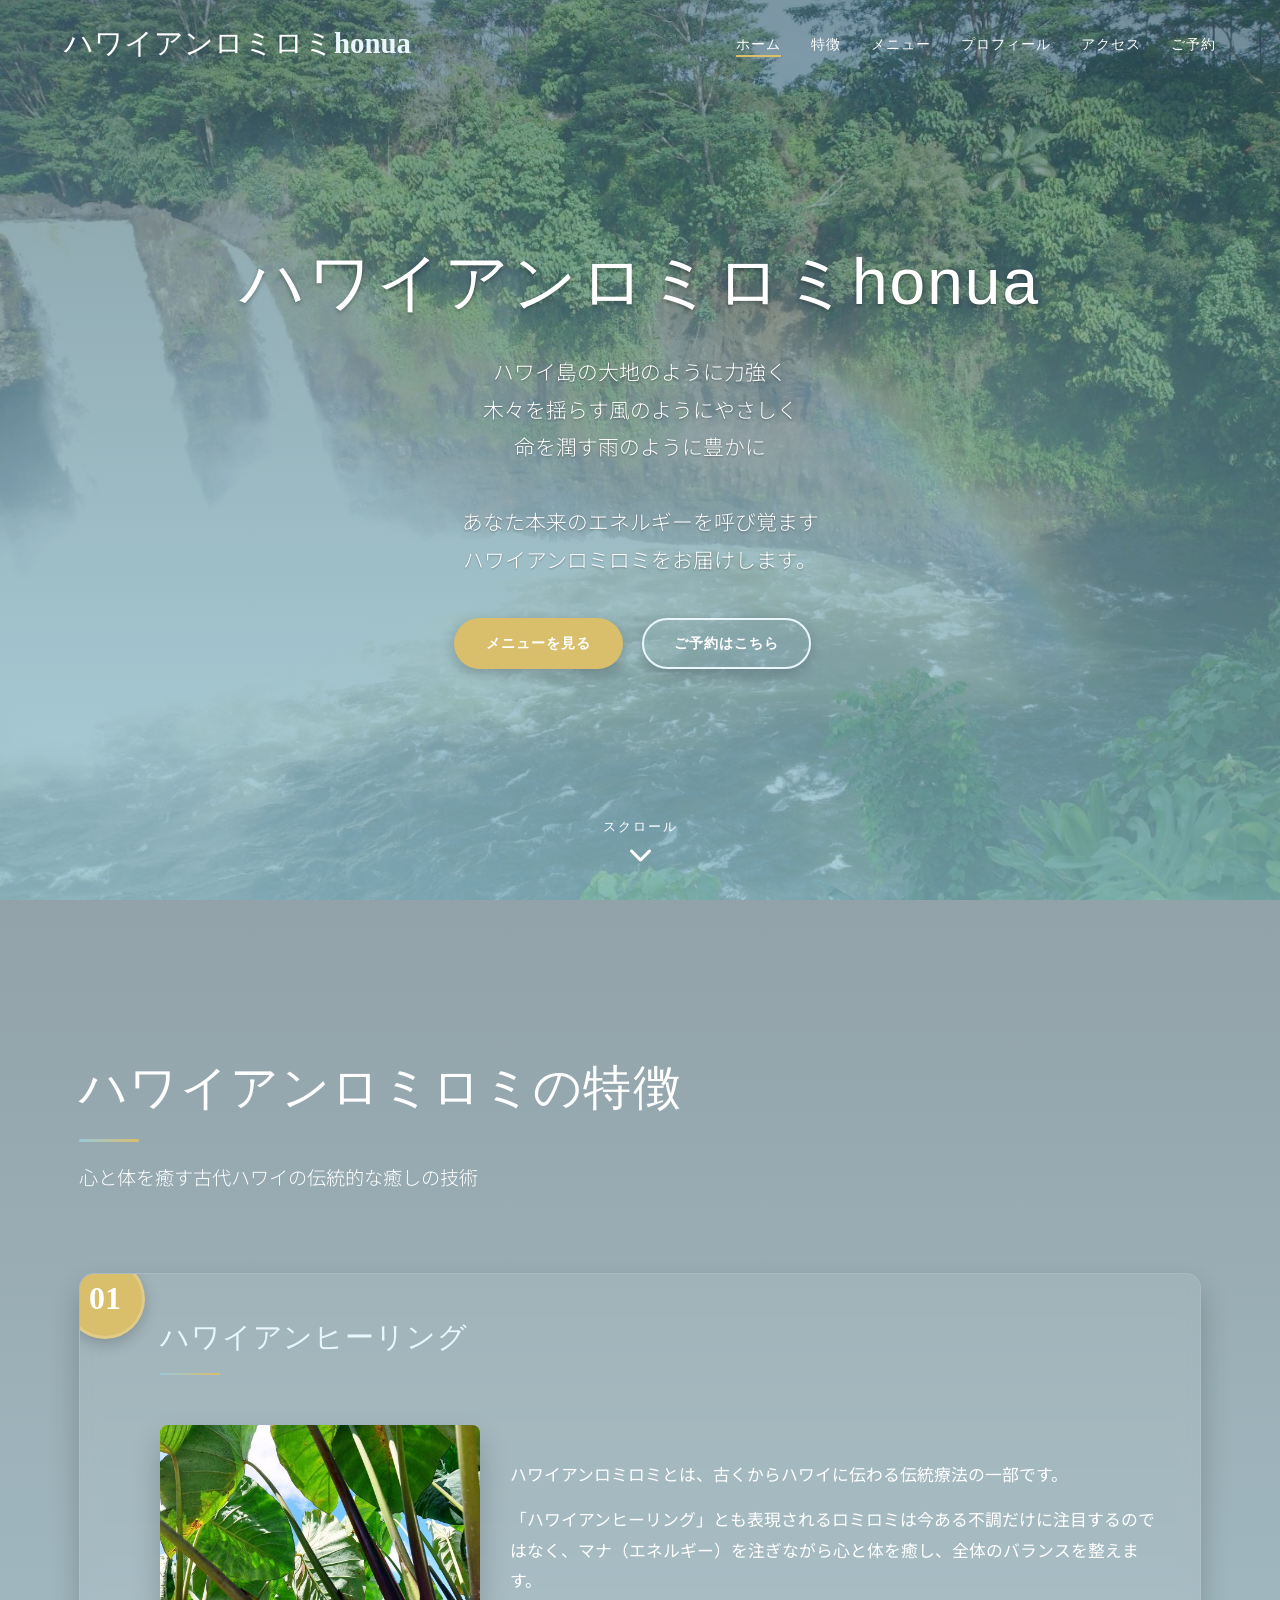
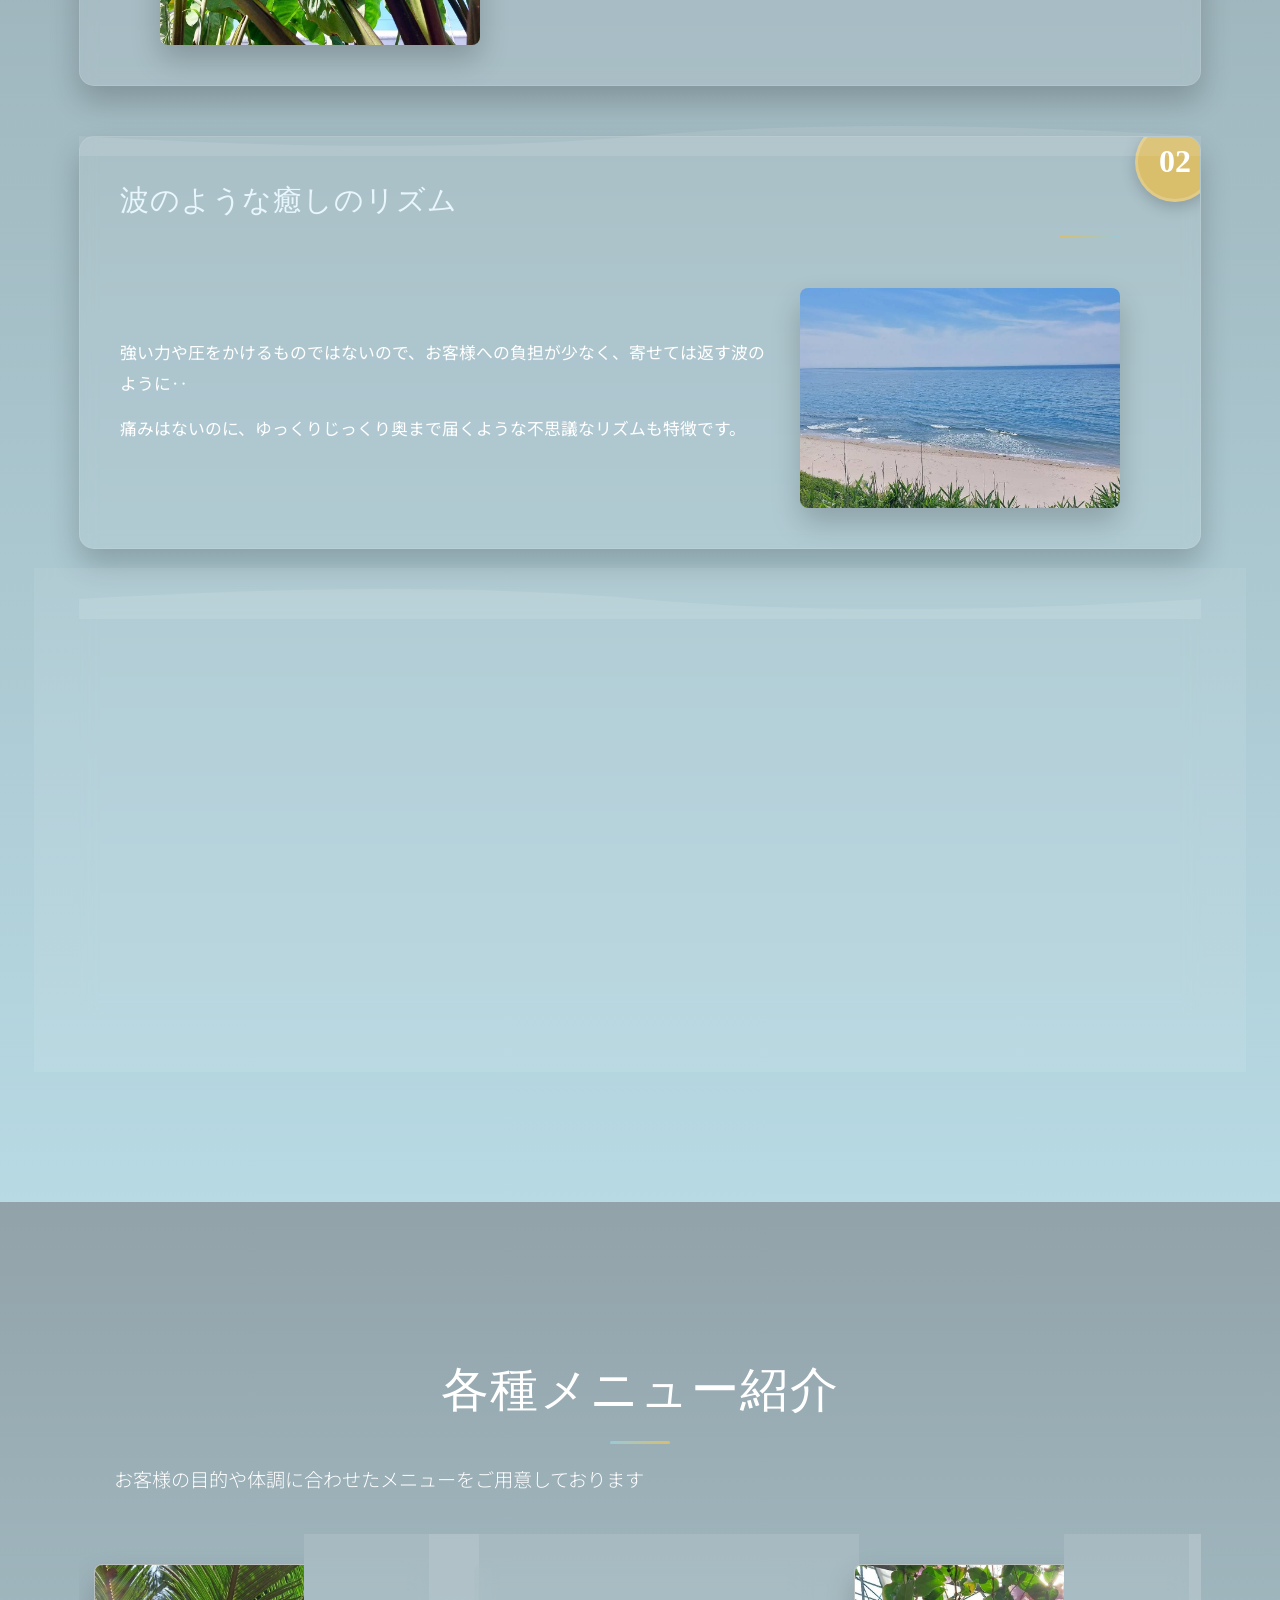
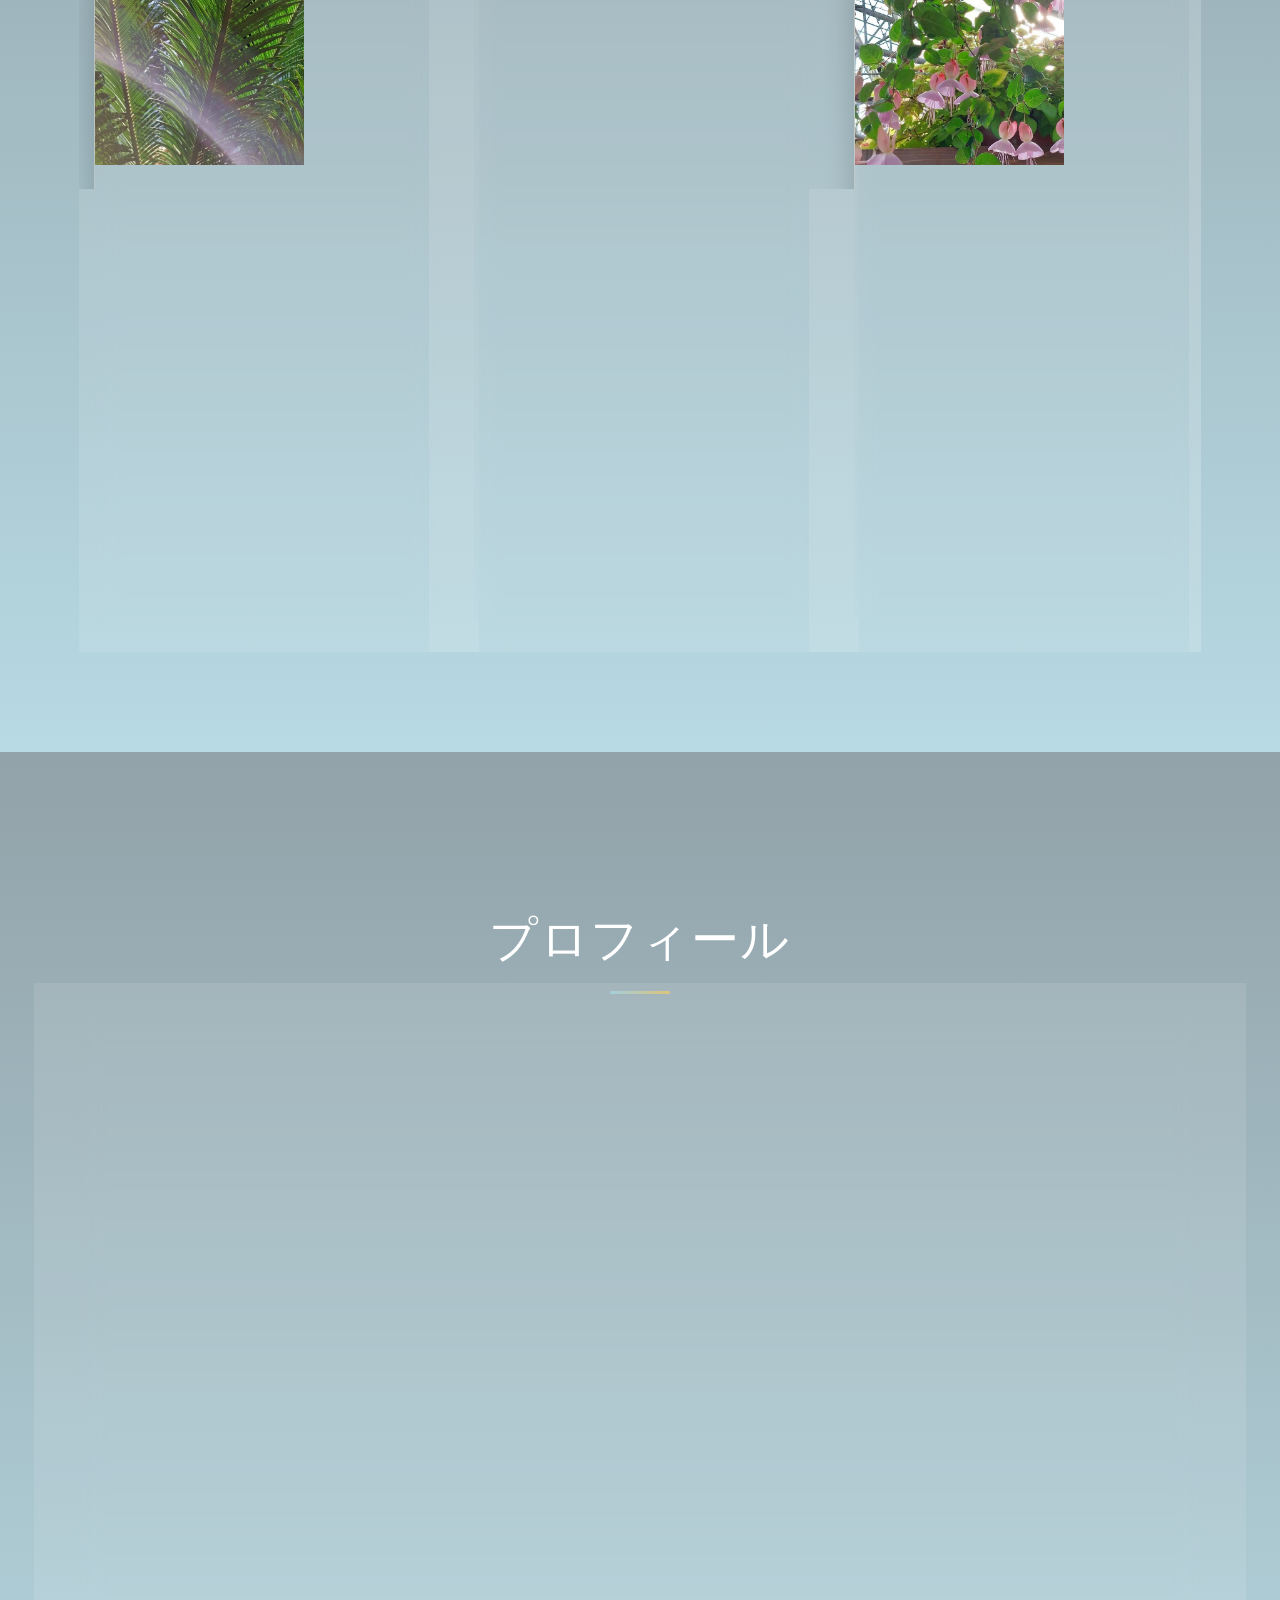
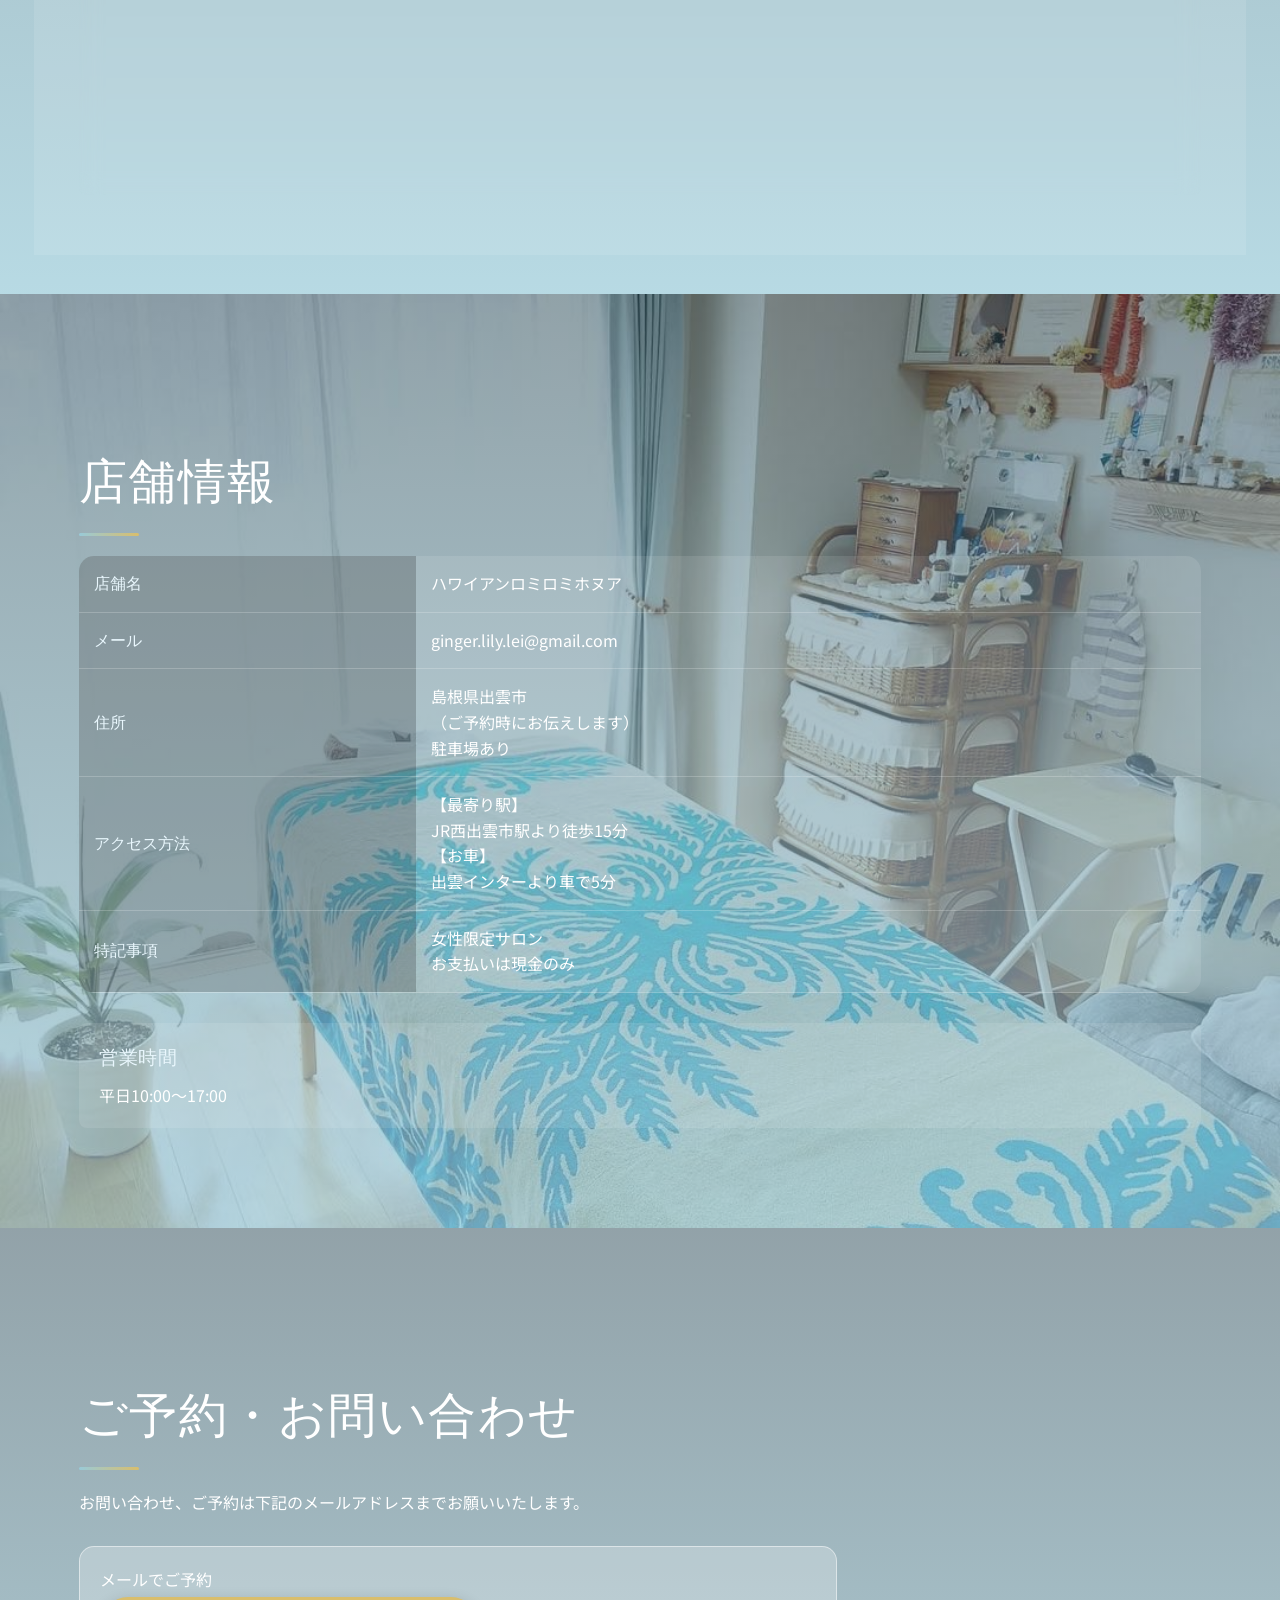
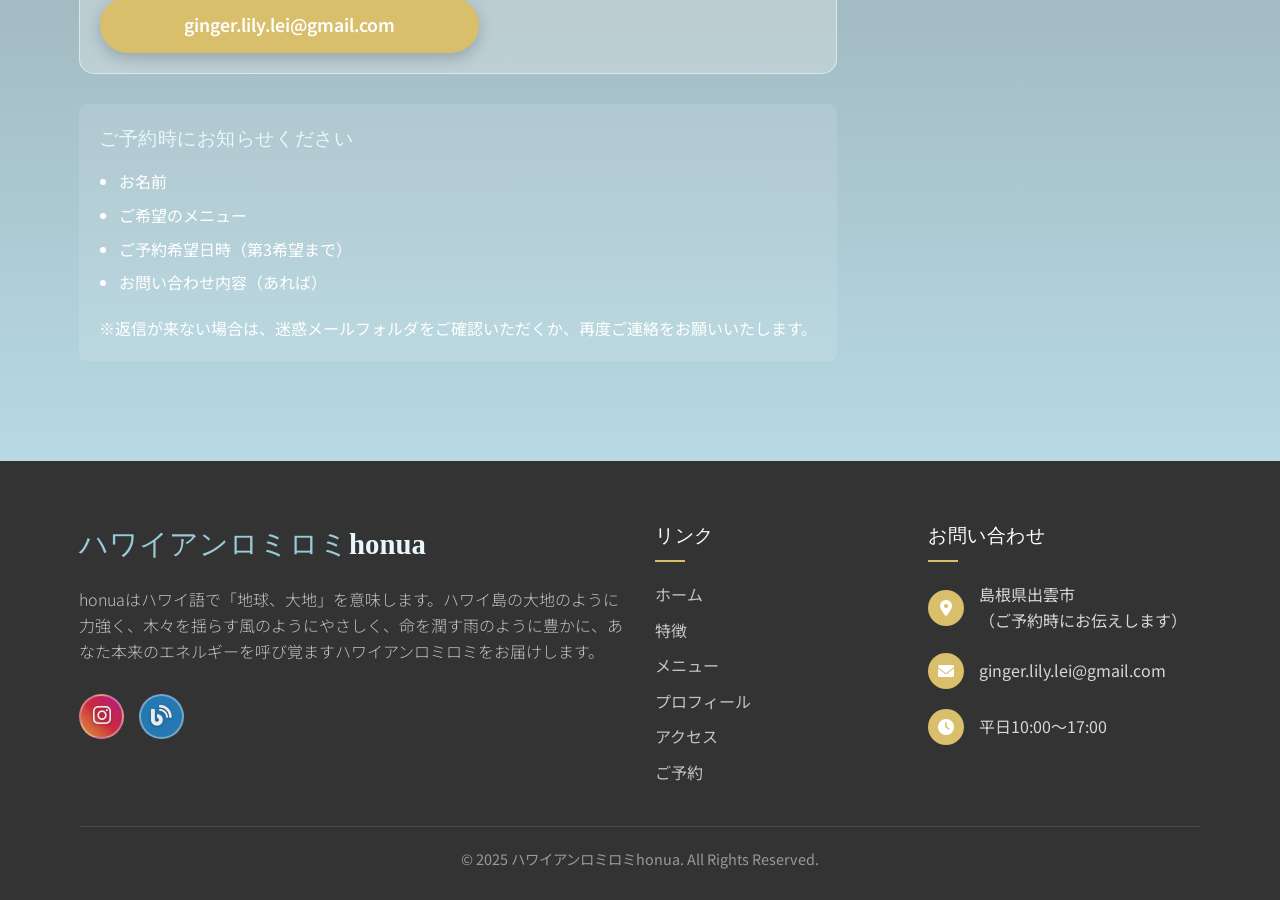
==== commit f9abcb0b: "ファイルを分割 aboutセクションのスマホ対応" ====
--- a/index.html
+++ b/index.html
@@ -6,7 +6,7 @@
     <title>ハワイアンロミロミhonua - 島根県出雲市の女性専用サロン</title>
     <meta name="description" content="島根県出雲市大社町にある女性専用サロンです。伝統のハワイアンロミロミの他、ヒーリング、ベビーマッサージ、占星術のお茶会など楽しいイベントも開催しています。">
 
-    <link rel="stylesheet" href="stylesheet.css">
+    <link rel="stylesheet" href="css/main.css">
     <link href="https://cdnjs.cloudflare.com/ajax/libs/font-awesome/6.0.0-beta3/css/all.min.css" rel="stylesheet">
     <link href="https://fonts.googleapis.com/css2?family=Cormorant+Garamond:wght@300;400;500;600&family=Noto+Sans+JP:wght@300;400;500;700&family=Noto+Serif+JP:wght@300;400;500;600&family=Sacramento&display=swap" rel="stylesheet">
 </head>
@@ -39,30 +39,30 @@
     </header>
     
     <!-- ヒーローセクション -->
-<section id="hero" class="with-bg">
-    <div class="bg-image" style="background-image: url(img/hero2.JPG)"></div>
-    <div class="overlay"></div>
-    <div class="container">
-        <div class="hero-content">
-            <h1 class="hero-title fade-in">ハワイアンロミロミhonua</h1>
-            <p class="hero-subtitle fade-in">
-                ハワイ島の大地のように力強く<br>
-                木々を揺らす風のようにやさしく<br>
-                命を潤す雨のように豊かに<br><br>
-                あなた本来のエネルギーを呼び覚ます<br>
-                ハワイアンロミロミをお届けします。
-            </p>
-            <div class="fade-in">
-                <a href="#services" class="btn">メニューを見る</a>
-                <a href="#contact" class="btn btn-outline">ご予約はこちら</a>
-            </div>
-        </div>
-    </div>
-    <div class="scroll-down">
-        <span>スクロール</span>
-        <i class="fas fa-chevron-down"></i>
-    </div>
-</section>
+    <section id="hero" class="with-bg">
+        <div class="bg-image" style="background-image: url(img/hero2.JPG)"></div>
+        <div class="overlay"></div>
+        <div class="container">
+            <div class="hero-content">
+                <h1 class="hero-title fade-in">ハワイアンロミロミhonua</h1>
+                <p class="hero-subtitle fade-in">
+                    ハワイ島の大地のように力強く<br>
+                    木々を揺らす風のようにやさしく<br>
+                    命を潤す雨のように豊かに<br><br>
+                    あなた本来のエネルギーを呼び覚ます<br>
+                    ハワイアンロミロミをお届けします。
+                </p>
+                <div class="fade-in">
+                    <a href="#services" class="btn">メニューを見る</a>
+                    <a href="#contact" class="btn btn-outline">ご予約はこちら</a>
+                </div>
+            </div>
+        </div>
+        <div class="scroll-down">
+            <span>スクロール</span>
+            <i class="fas fa-chevron-down"></i>
+        </div>
+    </section>
     
     <!-- アバウトセクション（特徴） -->
     <section id="about" class="with-bg">
@@ -150,7 +150,6 @@
                             ・とりあえず試してみたい<br>
                             ・定期的に通いたい<br><br>
                             時短で！気になる肩回りだけでも！という方にオススメのメニュー</p>
-                            
                         </div>
                     </div>
                     <div class="service-card">
@@ -165,7 +164,6 @@
                             ・冷え、滞りを感じる<br>
                             ・デトックスしたい<br><br>
                             身体の疲れを流して出す！当店のオススメメニューです</p>
-                            
                         </div>
                     </div>
                     <div class="service-card">
@@ -180,7 +178,6 @@
                             ・目のお疲れにも<br>
                             ・ご自身へのご褒美♡ご自愛タイム<br><br>
                             しっかり休みたい、じっくりほぐしたいお疲れ緊急サインのお客様へ</p>
-                            
                         </div>
                     </div>
                     <div class="service-card">
@@ -195,7 +192,6 @@
                             ・産後のママさん<br>
                             ・体力的に自信のない時etc..<br><br>
                             お気軽にご相談ください</p>
-                            
                         </div>
                     </div>
                     <div class="service-card">
@@ -204,9 +200,8 @@
                             <h3 class="service-title">ホヌアお試しコース<br>30分</h3>
                             <span class="service-price">¥3,000</span>
                             <p class="service-desc">
-                            服を着たまま座位のロミロミとヒーリングをお試しいただけます．<br>
-                            ※カウンセリングの時間を含みます
-                            
+                            服を着たまま座位のロミロミとヒーリングをお試しいただけます。<br>
+                            ※カウンセリングの時間を含みます</p>
                         </div>
                     </div>
                     <div class="service-card">
@@ -219,7 +214,6 @@
                             （カウンセリング時間を含む）<br><br>
                             ・レムリアンヒーリング<br>
                             ・レイキヒーリング</p>
-                            
                         </div>
                     </div>
                 </div>
@@ -250,13 +244,13 @@
                         <p>ハワイアンロミロミの他<br>ヒーリング、ベビーマッサージ、占星術のお茶会など<br>人との出会い繋がり、楽しさを原動力に活動しています。</p>
                     </div>
                     <div class="social-links">
-    <a href="https://instagram.com/honua.lomi?utm_source=qr&igshid=MzNlNGNkZWQ4Mg%3D%3D" class="social-link instagram" target="_blank">
-        <i class="fab fa-instagram"></i> 
-    </a>
-    <a href="https://profile.ameba.jp/ameba/ginger-lily-lei" class="social-link ameblo" target="_blank">
-        <i class="fas fa-blog"></i>
-    </a>
-</div>
+                        <a href="https://instagram.com/honua.lomi?utm_source=qr&igshid=MzNlNGNkZWQ4Mg%3D%3D" class="social-link instagram" target="_blank">
+                            <i class="fab fa-instagram"></i> 
+                        </a>
+                        <a href="https://profile.ameba.jp/ameba/ginger-lily-lei" class="social-link ameblo" target="_blank">
+                            <i class="fas fa-blog"></i>
+                        </a>
+                    </div>
                 </div>
             </div>
         </div>
@@ -304,34 +298,34 @@
     </section>
     
     <!-- 予約セクション -->
-<section id="contact" class="with-bg">
-    <div class="bg-image" style="background-image: url('https://images.unsplash.com/photo-1611562689196-a5d89bda7075?q=80&w=1471&auto=format&fit=crop')"></div>
-    <div class="overlay"></div>
-    <div class="container">
-        <h2 class="section-title fade-in">ご予約・お問い合わせ</h2>
-        <div class="contact-content fade-in">
-            <div class="contact-info">
-                <p>お問い合わせ、ご予約は下記のメールアドレスまでお願いいたします。</p>
-                <div class="contact-method">
-                    <div>
-                        <span>メールでご予約</span>
-                        <a href="mailto:ginger.lily.lei@gmail.com?subject=Honua予約&body=%0D%0A お名前: %0D%0Aご希望のメニュー:%0D%0Aご予約希望日時:%0D%0A第1希望:%0D%0A第2希望:%0D%0A第3希望:%0D%0Aお問い合わせ内容（あれば）:" class="button">ginger.lily.lei@gmail.com</a>
-                    </div>
-                </div>
-                <div class="reservation-info">
-                    <h3>ご予約時にお知らせください</h3>
-                    <ul>
-                        <li>お名前</li>
-                        <li>ご希望のメニュー</li>
-                        <li>ご予約希望日時（第3希望まで）</li>
-                        <li>お問い合わせ内容（あれば）</li>
-                    </ul>
-                    <p>※返信が来ない場合は、迷惑メールフォルダをご確認いただくか、再度ご連絡をお願いいたします。</p>
-                </div>
-            </div>
-        </div>
-    </div>
-</section>
+    <section id="contact" class="with-bg">
+        <div class="bg-image" style="background-image: url('https://images.unsplash.com/photo-1611562689196-a5d89bda7075?q=80&w=1471&auto=format&fit=crop')"></div>
+        <div class="overlay"></div>
+        <div class="container">
+            <h2 class="section-title fade-in">ご予約・お問い合わせ</h2>
+            <div class="contact-content fade-in">
+                <div class="contact-info">
+                    <p>お問い合わせ、ご予約は下記のメールアドレスまでお願いいたします。</p>
+                    <div class="contact-method">
+                        <div>
+                            <span>メールでご予約</span>
+                            <a href="mailto:ginger.lily.lei@gmail.com?subject=Honua予約&body=%0D%0A お名前: %0D%0Aご希望のメニュー:%0D%0Aご予約希望日時:%0D%0A第1希望:%0D%0A第2希望:%0D%0A第3希望:%0D%0Aお問い合わせ内容（あれば）:" class="button">ginger.lily.lei@gmail.com</a>
+                        </div>
+                    </div>
+                    <div class="reservation-info">
+                        <h3>ご予約時にお知らせください</h3>
+                        <ul>
+                            <li>お名前</li>
+                            <li>ご希望のメニュー</li>
+                            <li>ご予約希望日時（第3希望まで）</li>
+                            <li>お問い合わせ内容（あれば）</li>
+                        </ul>
+                        <p>※返信が来ない場合は、迷惑メールフォルダをご確認いただくか、再度ご連絡をお願いいたします。</p>
+                    </div>
+                </div>
+            </div>
+        </div>
+    </section>
     
     <!-- フッター -->
     <footer>
--- a/css/main.css
+++ b/css/main.css
@@ -0,0 +1,19 @@
+/* 
+ * メインCSSファイル - すべてのスタイルをインポート
+ */
+
+/* 基本変数とリセットスタイル */
+@import 'variables.css';
+@import 'base.css';
+
+/* コンポーネントスタイル */
+@import 'components.css';
+
+/* レイアウト */
+@import 'layout.css';
+
+/* 各セクション */
+@import 'sections.css';
+
+/* レスポンシブ - 最後に読み込み */
+@import 'responsive.css';
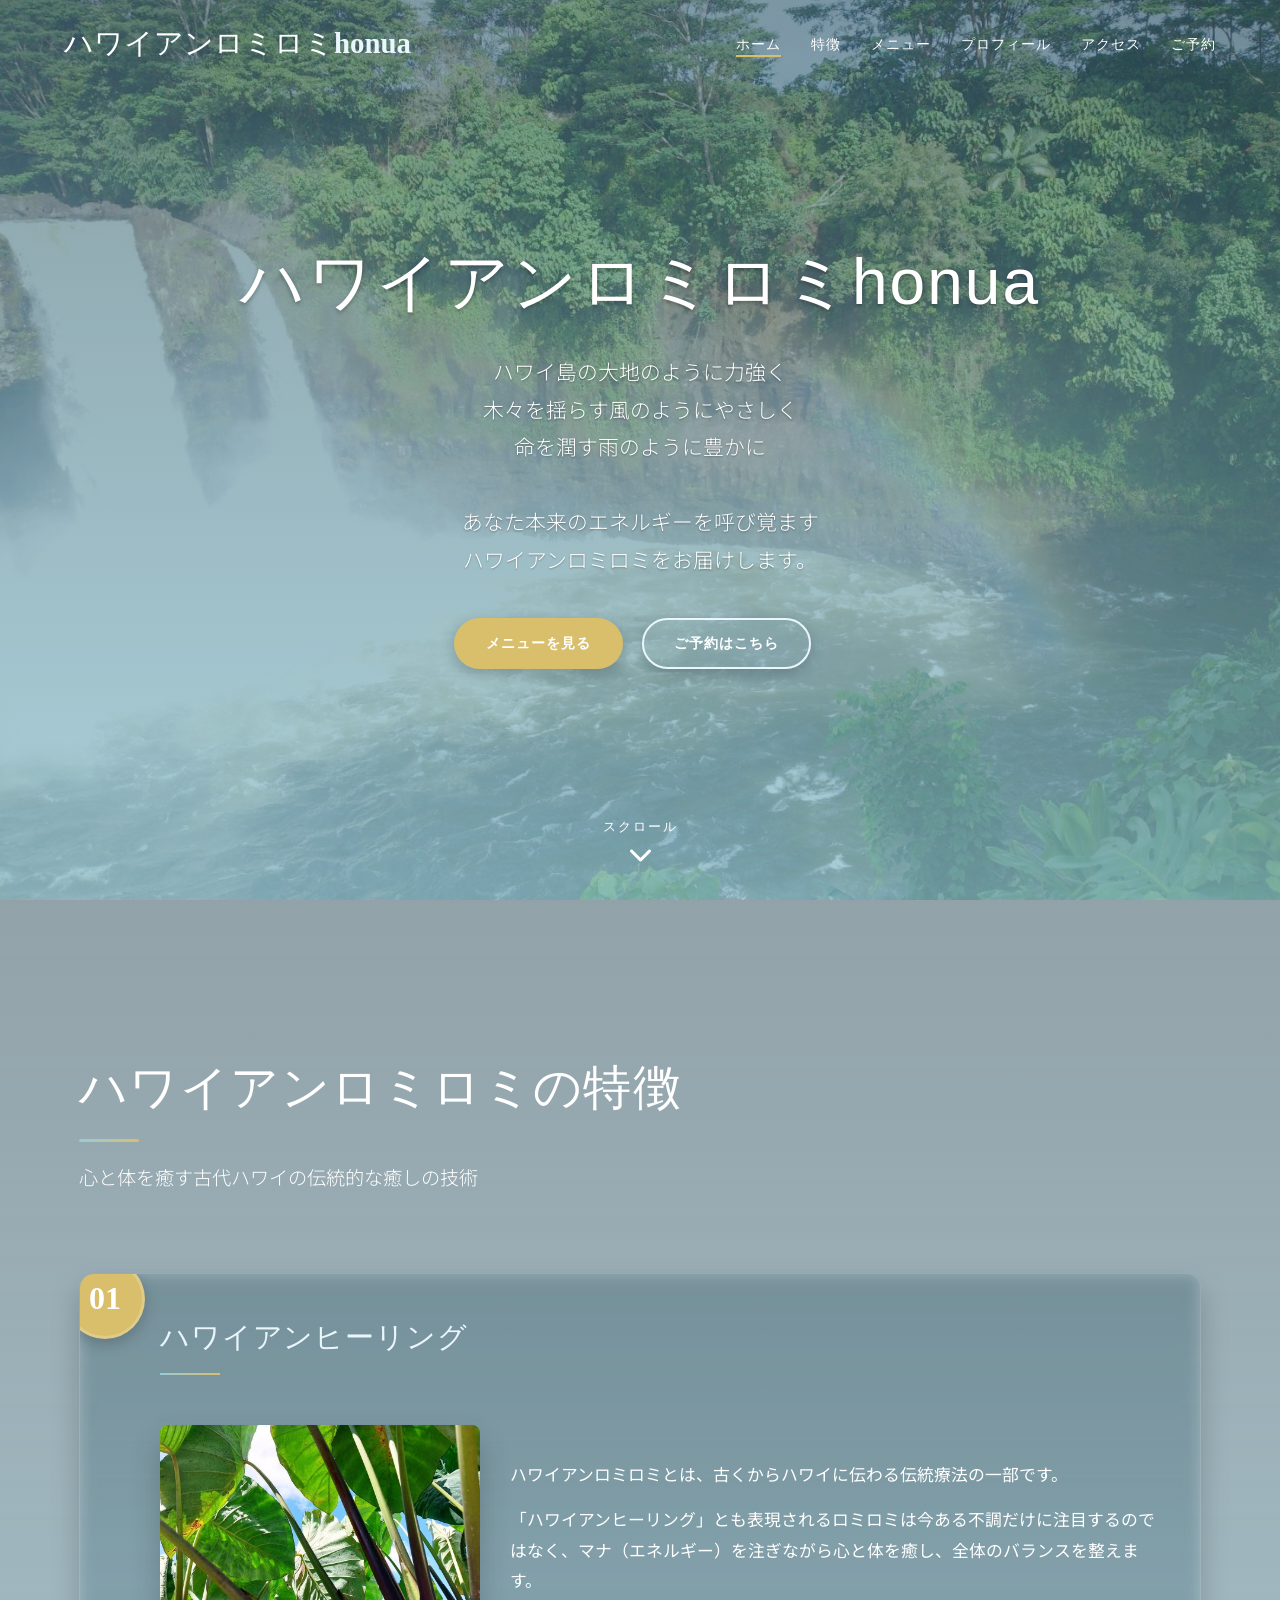
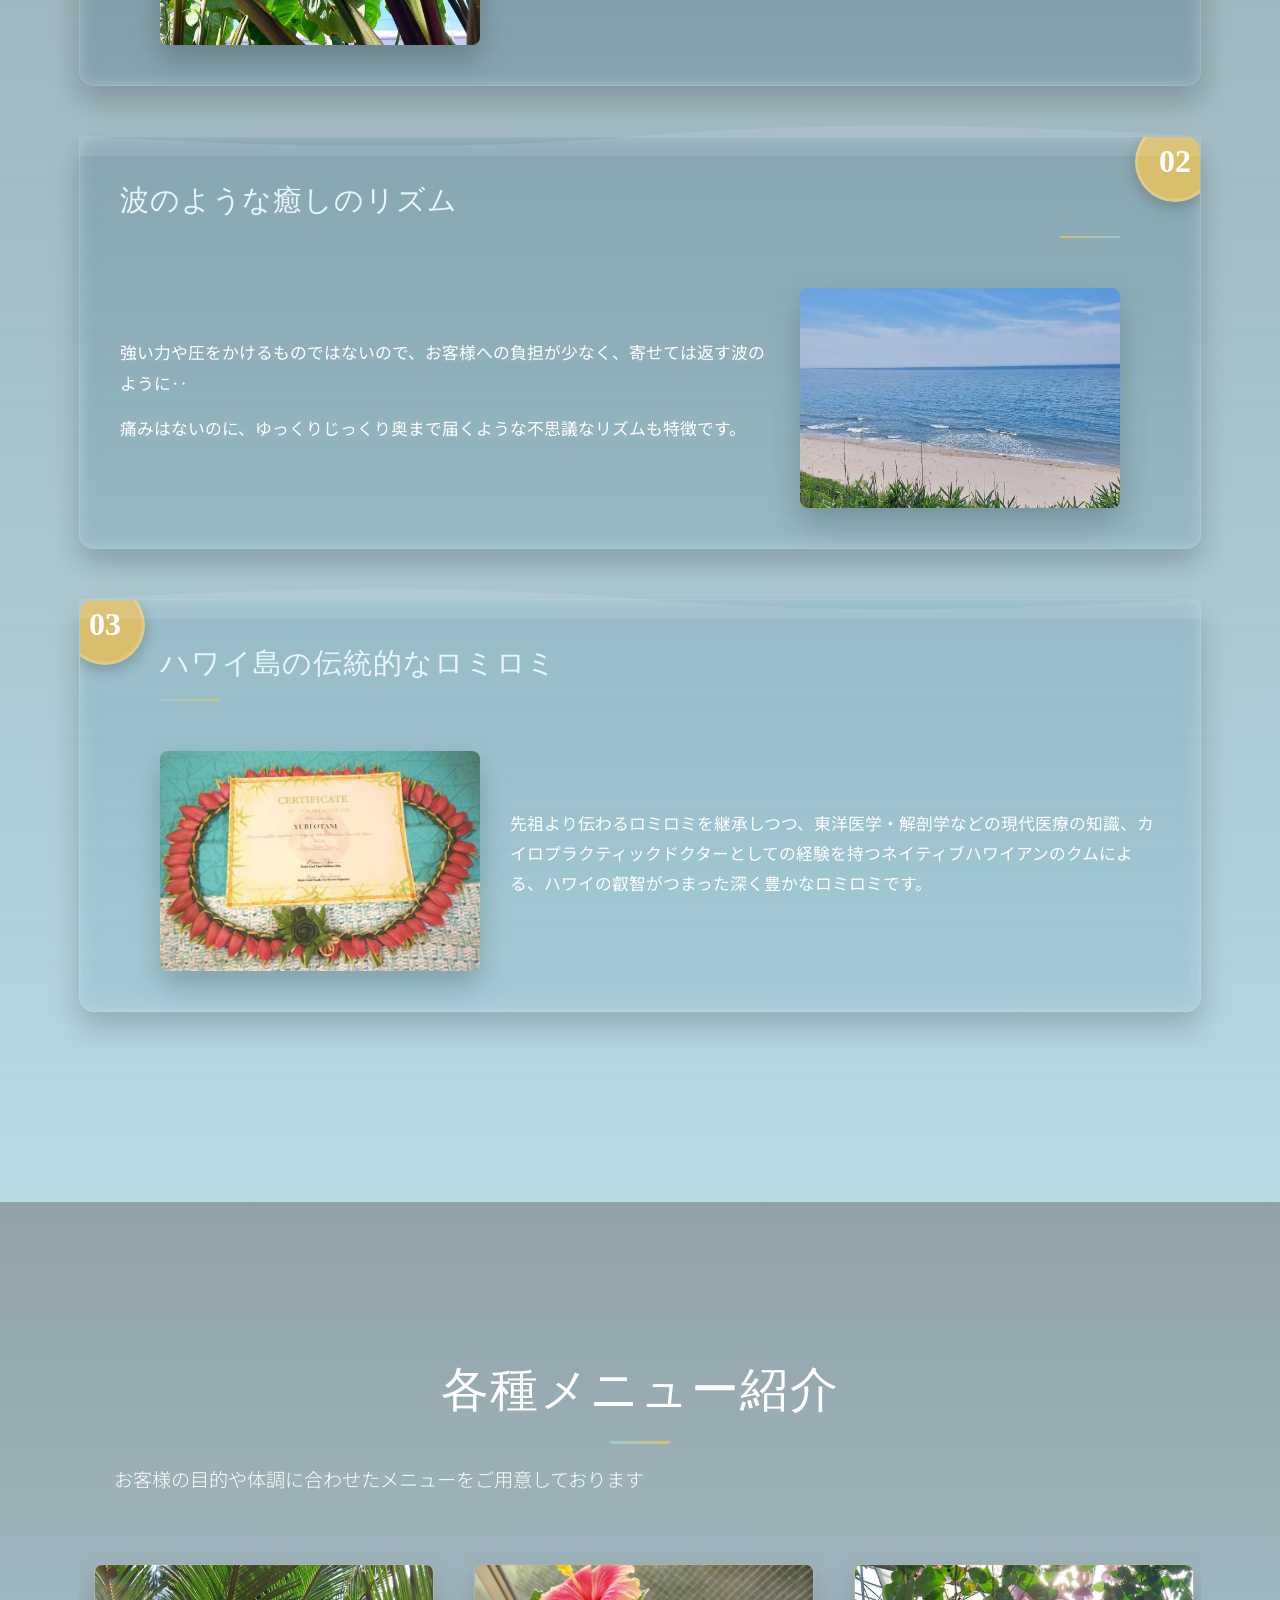
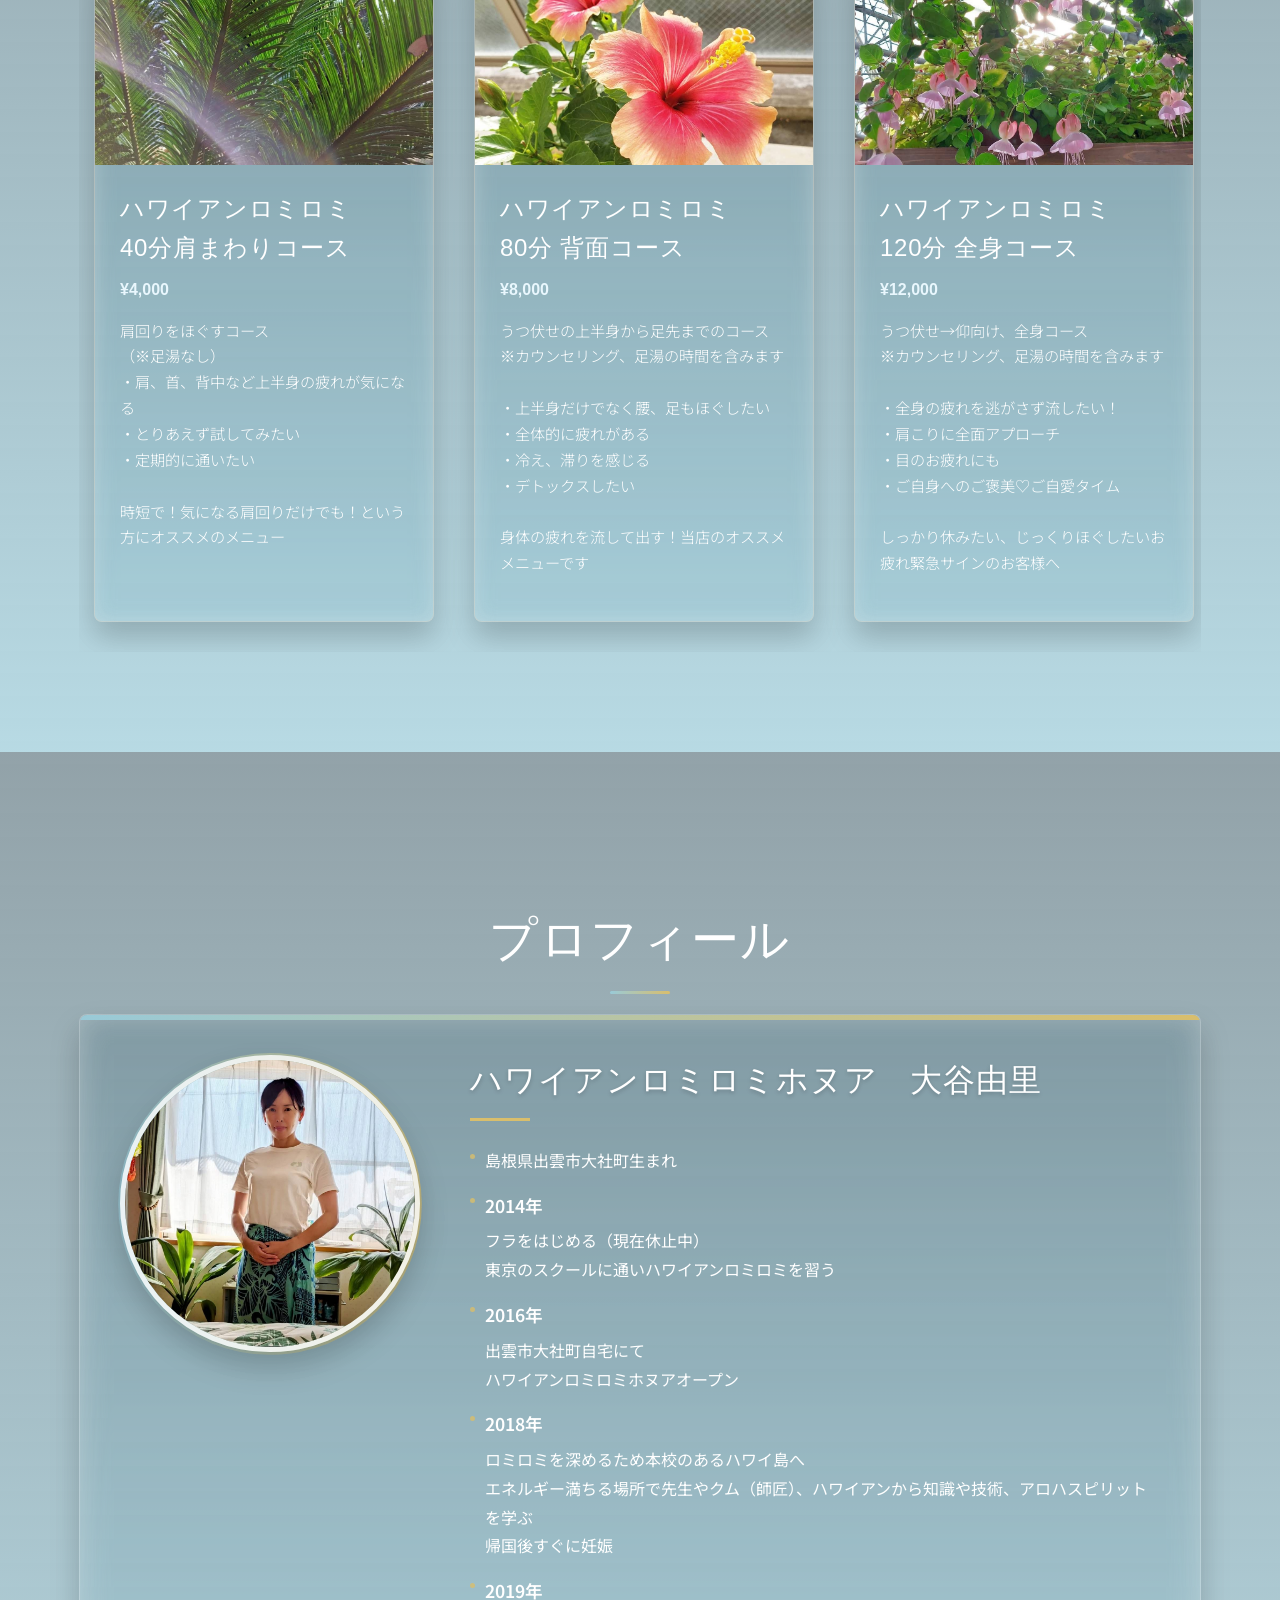
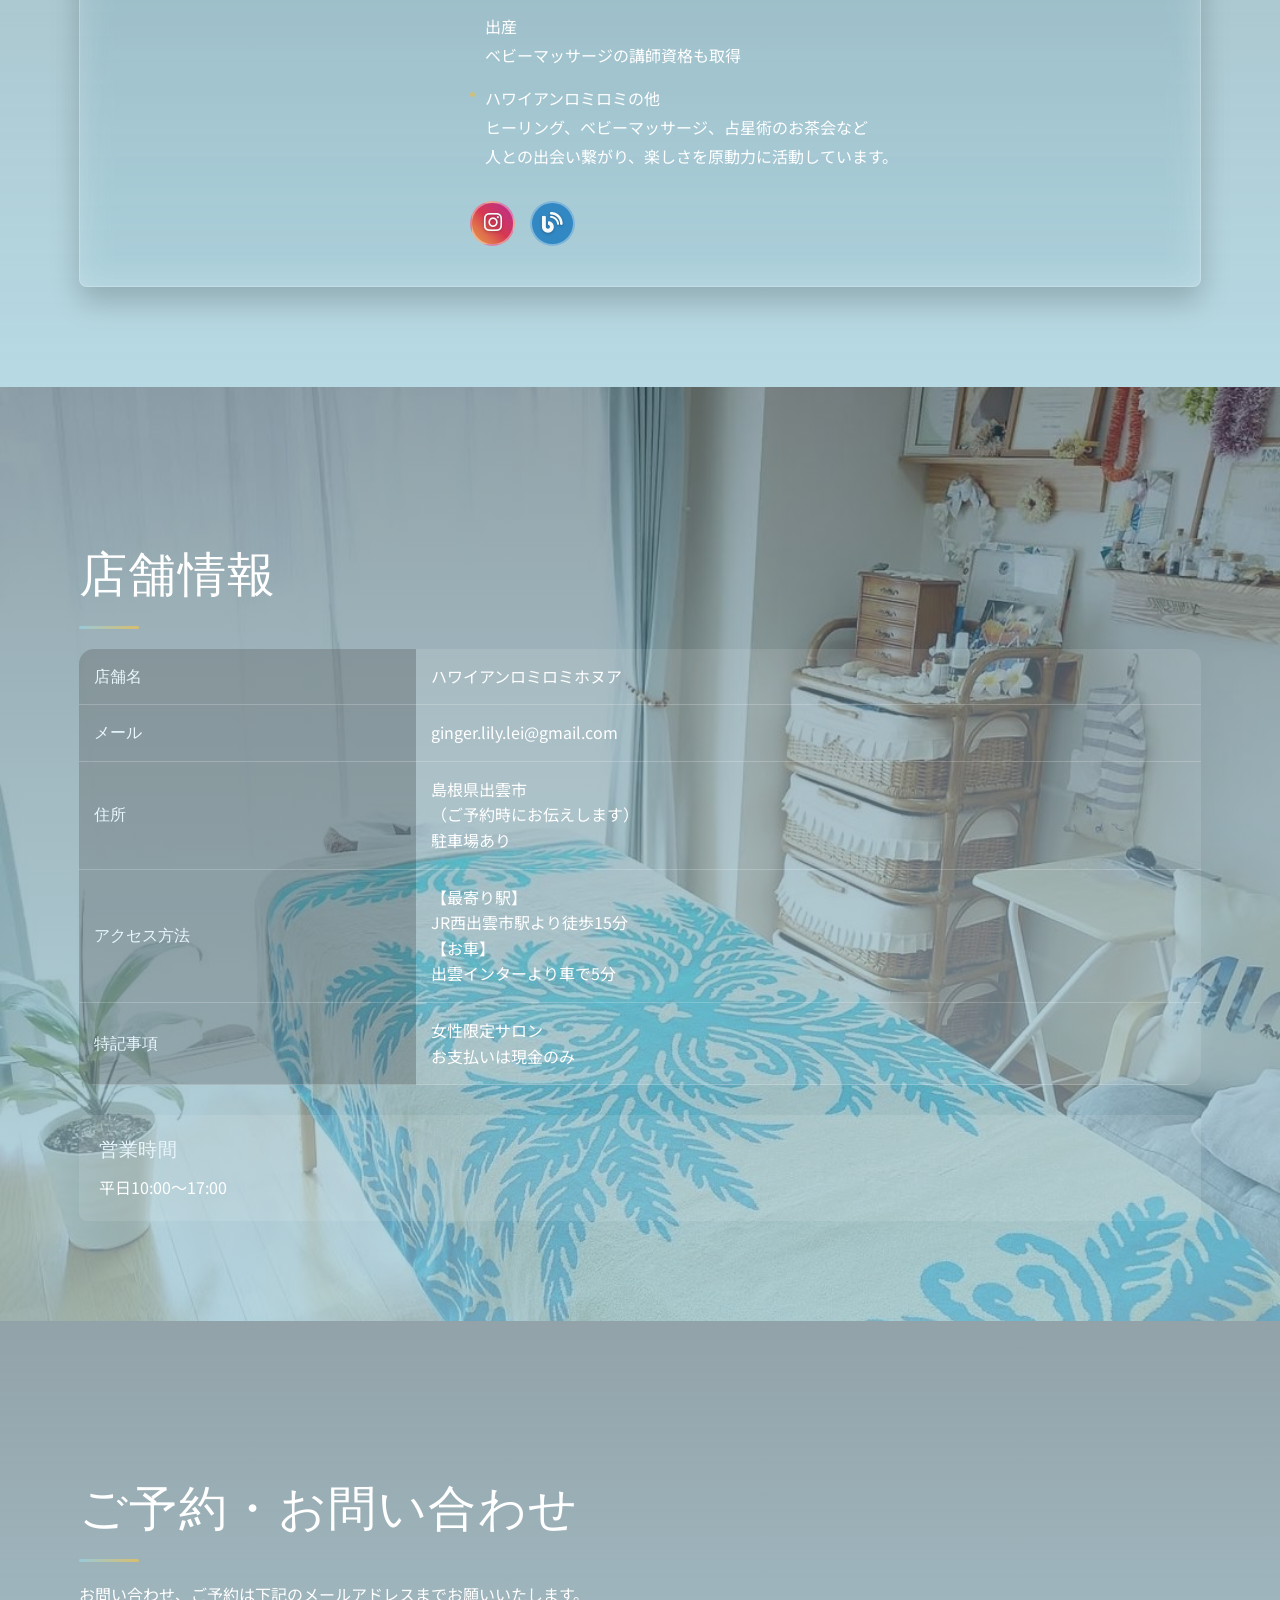
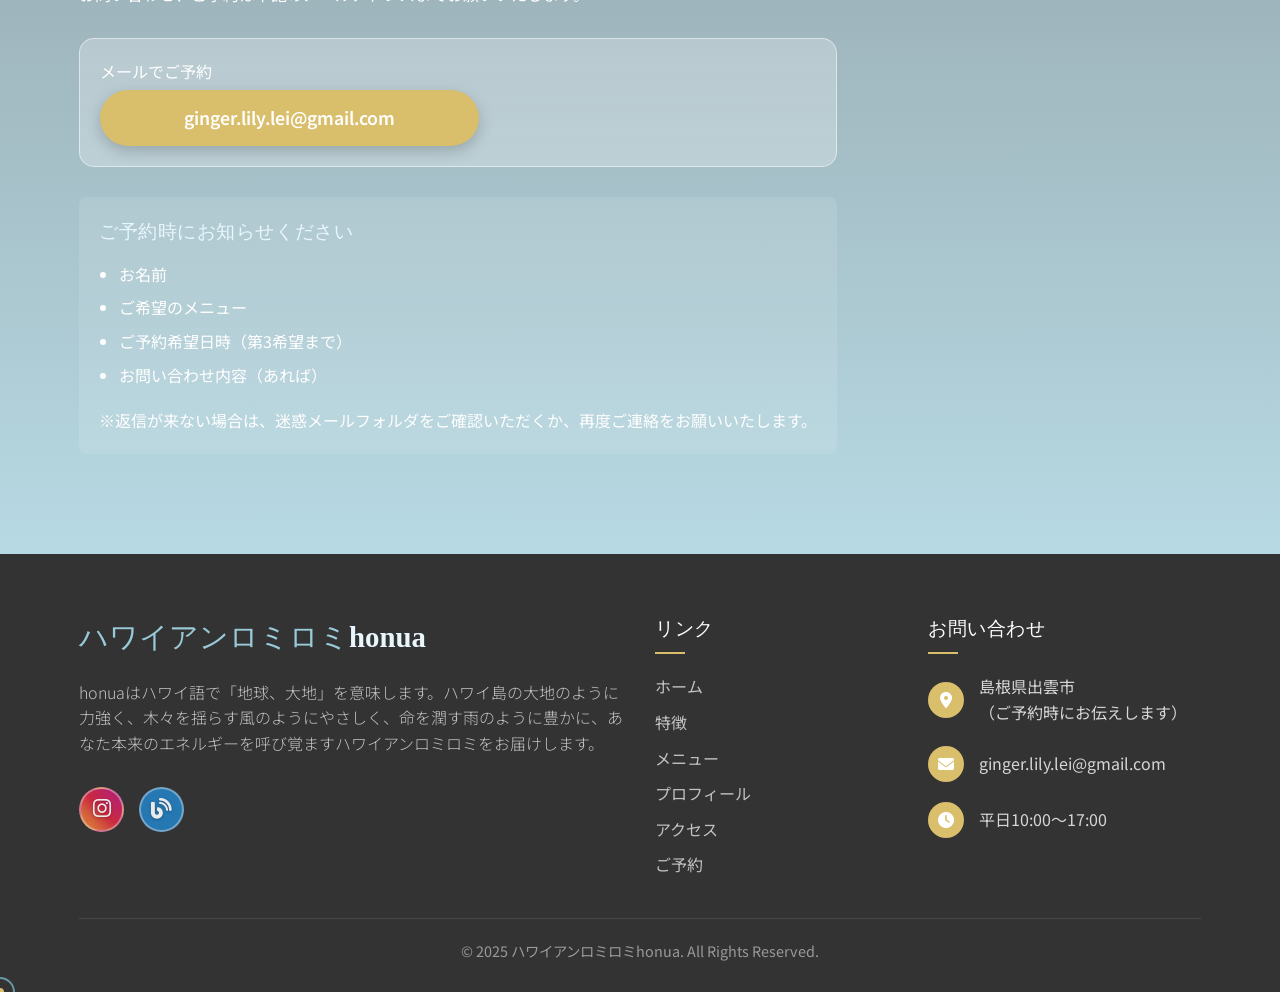
==== commit 81392be7: "カーソルを変更" ====
--- a/index.html
+++ b/index.html
@@ -7,6 +7,7 @@
     <meta name="description" content="島根県出雲市大社町にある女性専用サロンです。伝統のハワイアンロミロミの他、ヒーリング、ベビーマッサージ、占星術のお茶会など楽しいイベントも開催しています。">
 
     <link rel="stylesheet" href="css/main.css">
+    <link rel="stylesheet" href="css/cursor.css">
     <link href="https://cdnjs.cloudflare.com/ajax/libs/font-awesome/6.0.0-beta3/css/all.min.css" rel="stylesheet">
     <link href="https://fonts.googleapis.com/css2?family=Cormorant+Garamond:wght@300;400;500;600&family=Noto+Sans+JP:wght@300;400;500;700&family=Noto+Serif+JP:wght@300;400;500;600&family=Sacramento&display=swap" rel="stylesheet">
 </head>
@@ -375,6 +376,7 @@
             </div>
         </div>
     </footer>
-    <script src="script.js"></script>
+    <script src="js/script.js"></script>
+    <script src="js/cursor.js"></script>
 </body>
 </html>
--- a/css/cursor.css
+++ b/css/cursor.css
@@ -0,0 +1,76 @@
+/* 
+ * カスタムカーソルスタイル
+ */
+
+ @import 'variables.css';
+
+ /* カーソル表示を非表示（カスタムカーソルを使用するため） */
+ * {
+     cursor: none;
+ }
+ 
+ /* カスタムカーソル - 外側の円 */
+ .cursor-outer {
+     width: 30px;
+     height: 30px;
+     border: 2px solid var(--primary-color);
+     border-radius: 50%;
+     position: fixed;
+     pointer-events: none;
+     z-index: 9999;
+     mix-blend-mode: difference;
+     transition: transform 0.1s ease;
+     transform: translate(-50%, -50%);
+ }
+ 
+ /* カスタムカーソル - 内側のドット */
+ .cursor-inner {
+     width: 8px;
+     height: 8px;
+     background-color: var(--accent-color);
+     border-radius: 50%;
+     position: fixed;
+     pointer-events: none;
+     z-index: 9999;
+     transform: translate(-50%, -50%);
+     transition: width 0.2s ease, height 0.2s ease;
+ }
+ 
+ /* リンクや操作可能な要素にホバーした時の内側カーソル */
+ .cursor-hover .cursor-inner {
+     width: 15px;
+     height: 15px;
+     background-color: var(--accent-color);
+     opacity: 0.8;
+ }
+ 
+ /* リンクや操作可能な要素にホバーした時の外側カーソル */
+ .cursor-hover .cursor-outer {
+     width: 40px;
+     height: 40px;
+     border-color: var(--accent-color);
+     opacity: 0.5;
+     transform: translate(-50%, -50%) scale(1.2);
+ }
+ 
+ /* カーソルをクリックした時のアニメーション効果 */
+ .cursor-click .cursor-outer {
+     transform: translate(-50%, -50%) scale(0.9);
+     opacity: 0.6;
+ }
+ 
+ .cursor-click .cursor-inner {
+     transform: translate(-50%, -50%) scale(0.9);
+     background-color: #fff;
+ }
+ 
+ /* モバイルデバイスでは非表示 */
+ @media (max-width: 768px) {
+     .cursor-outer, .cursor-inner {
+         display: none;
+     }
+     
+     * {
+         cursor: auto;
+     }
+ }
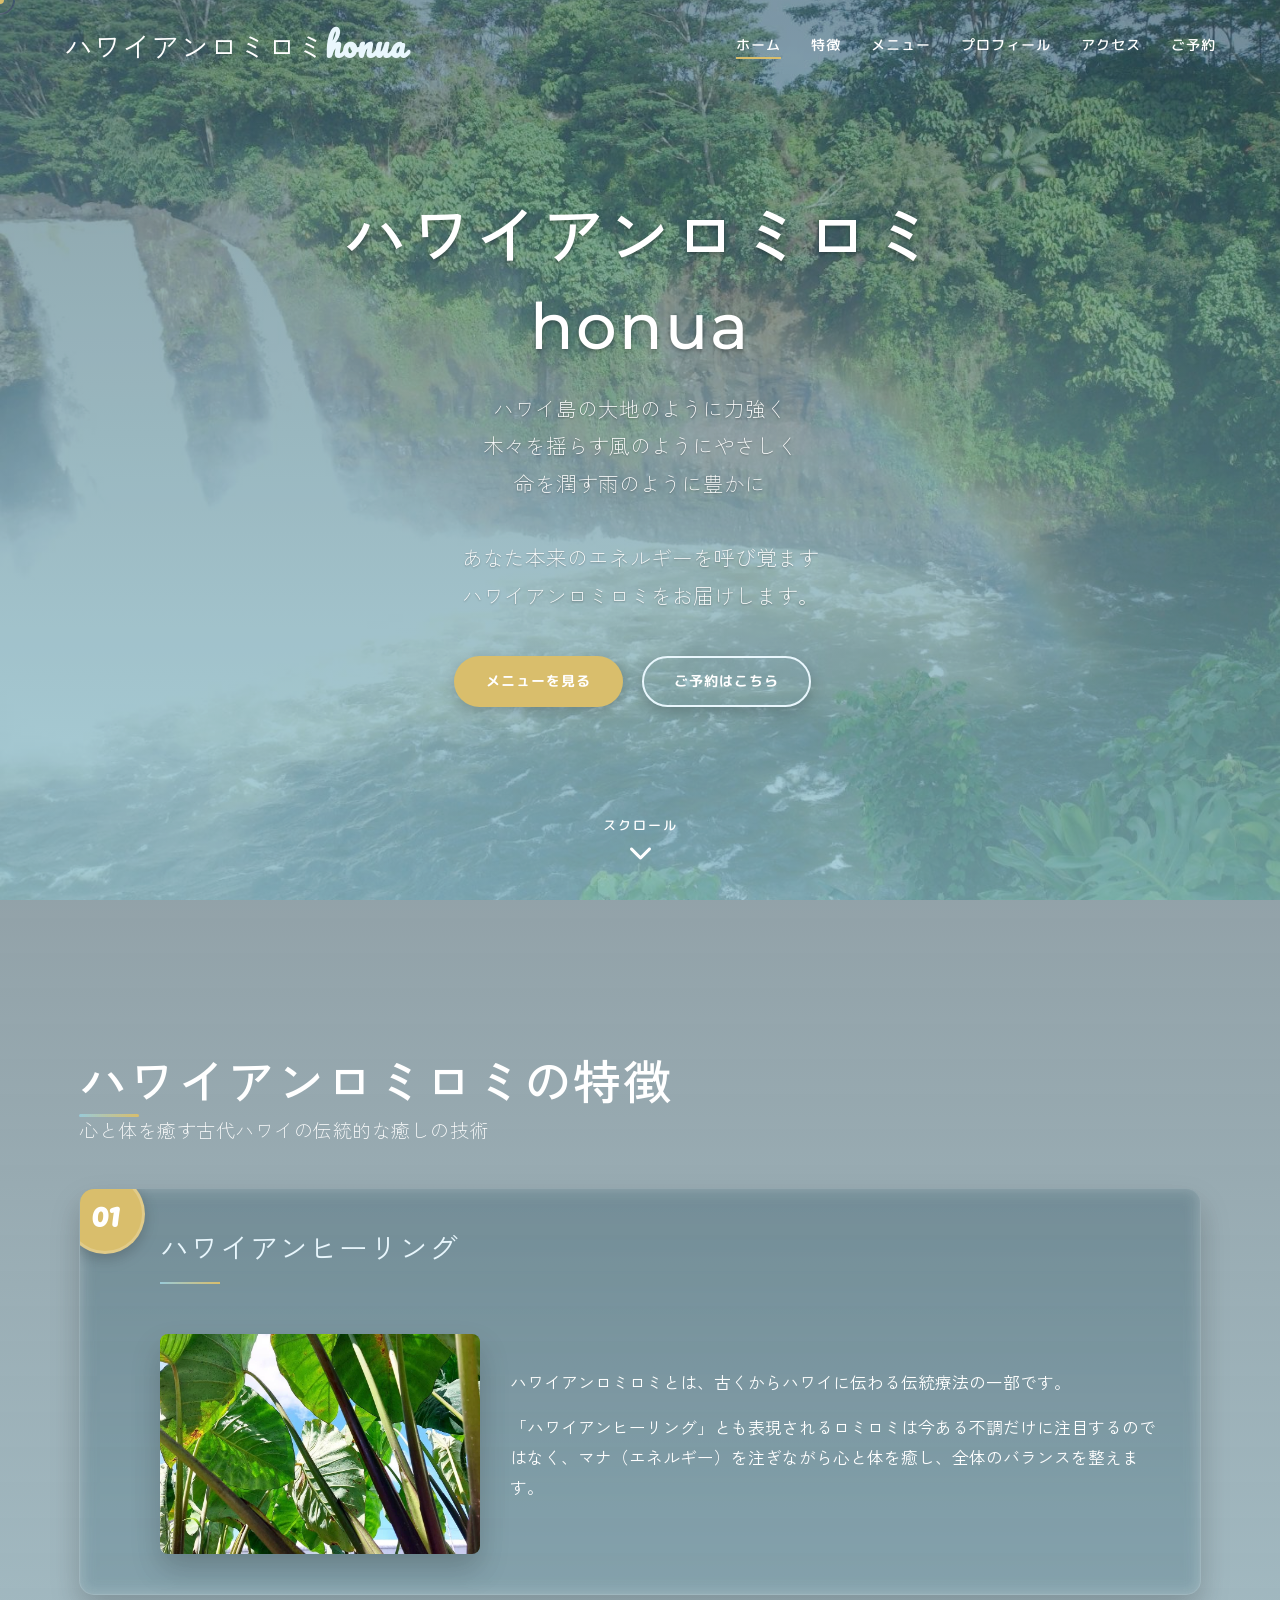
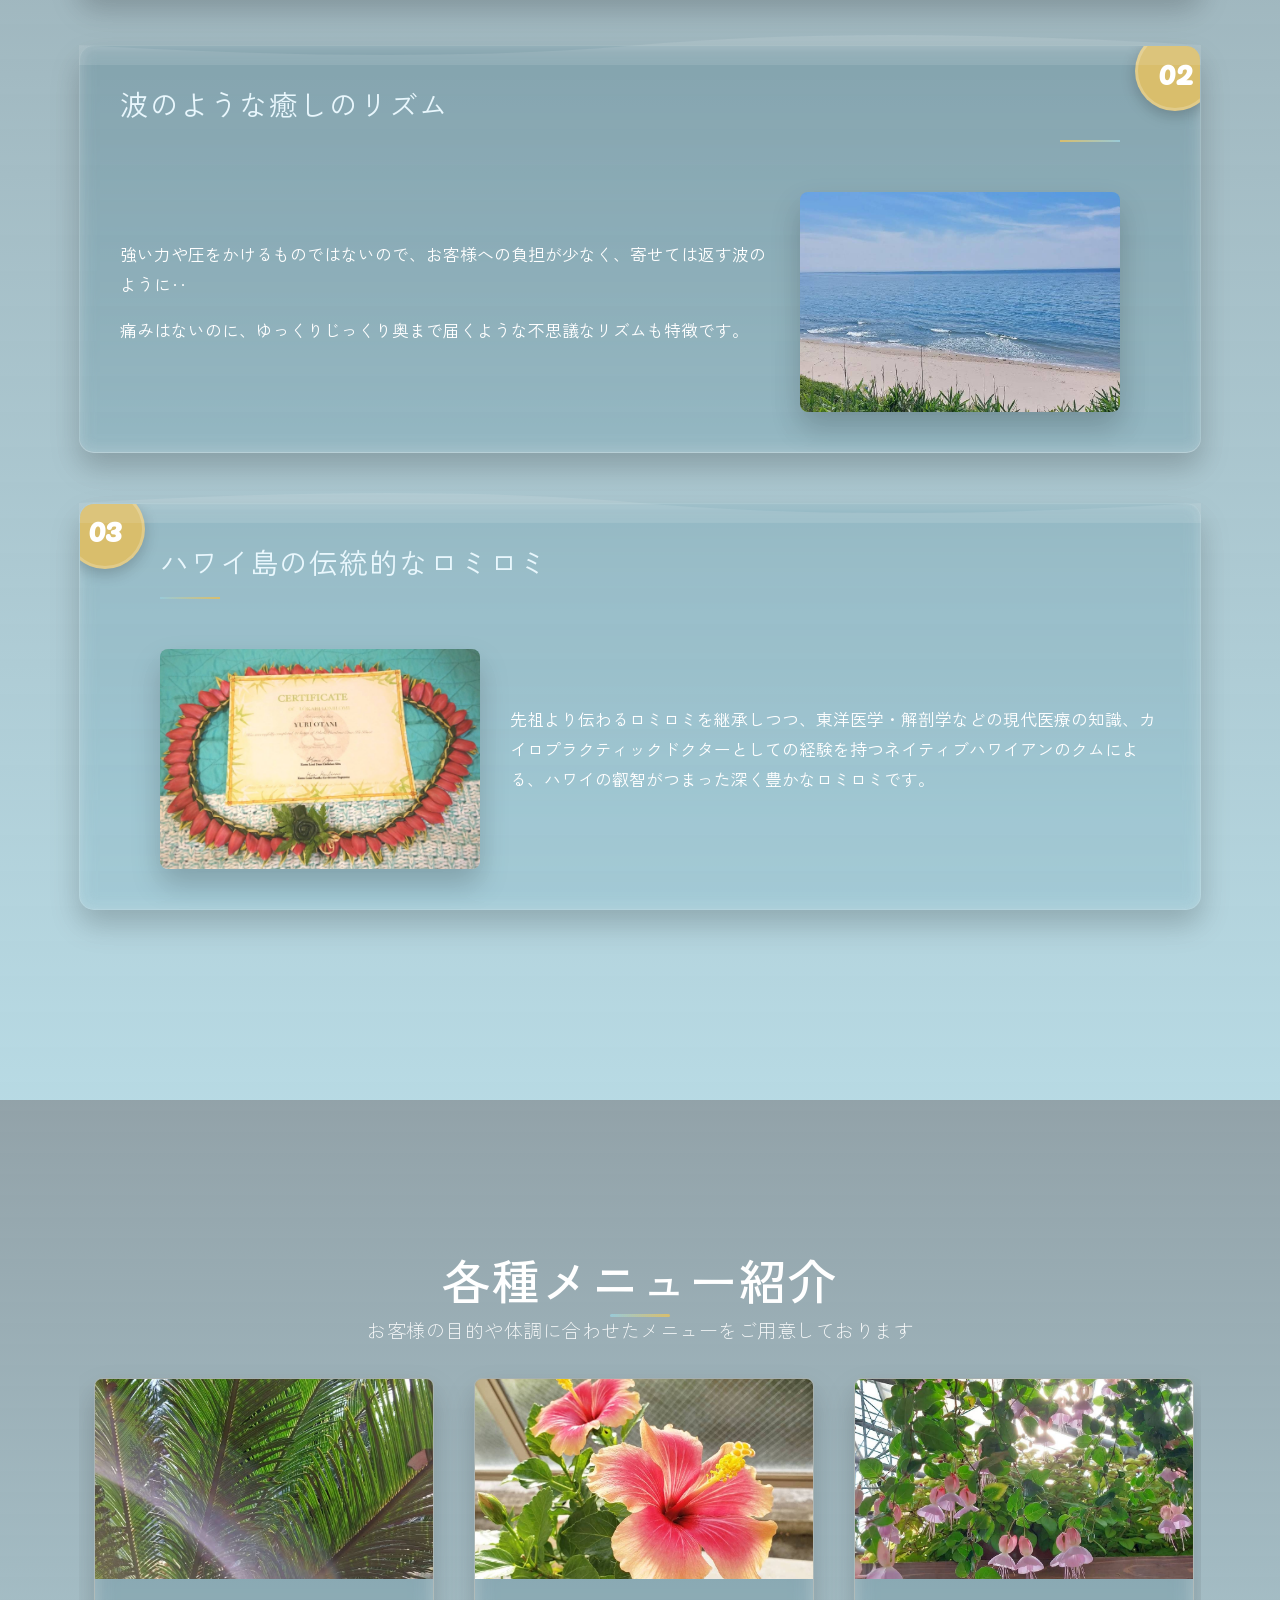
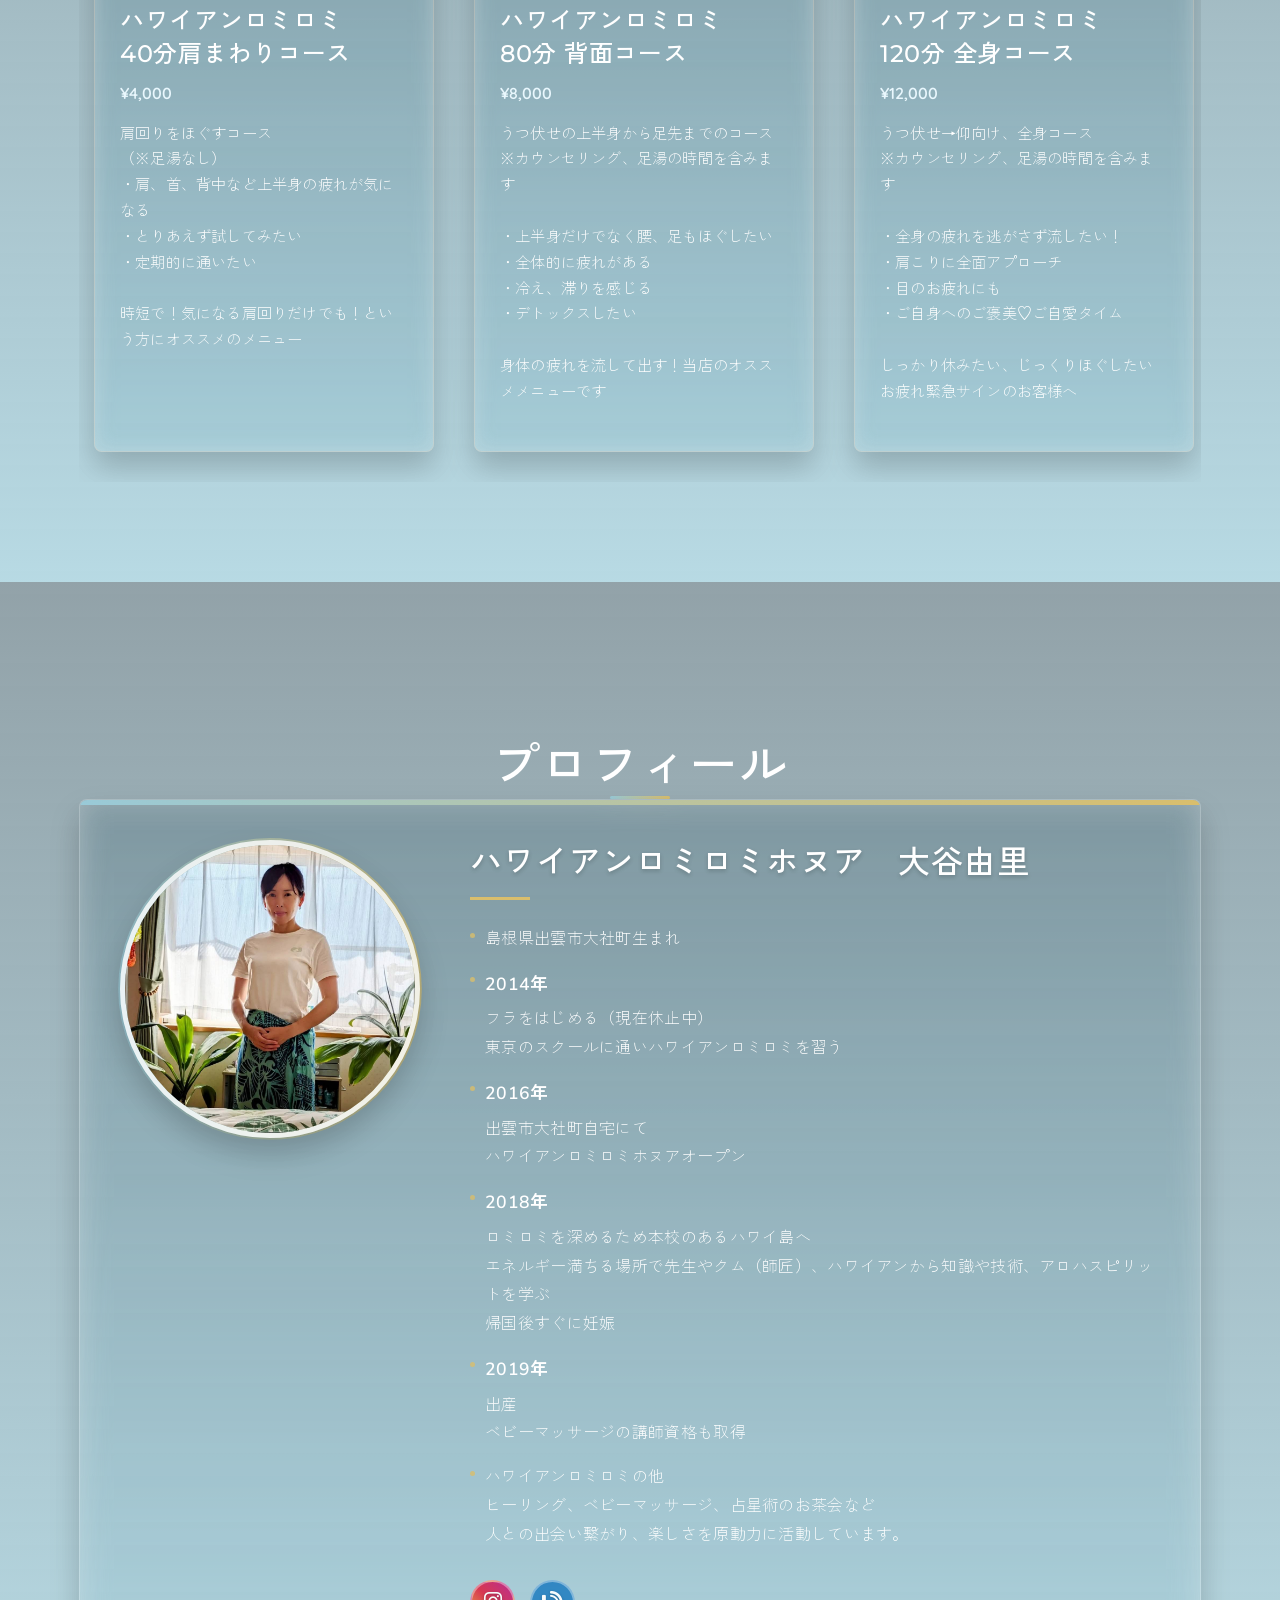
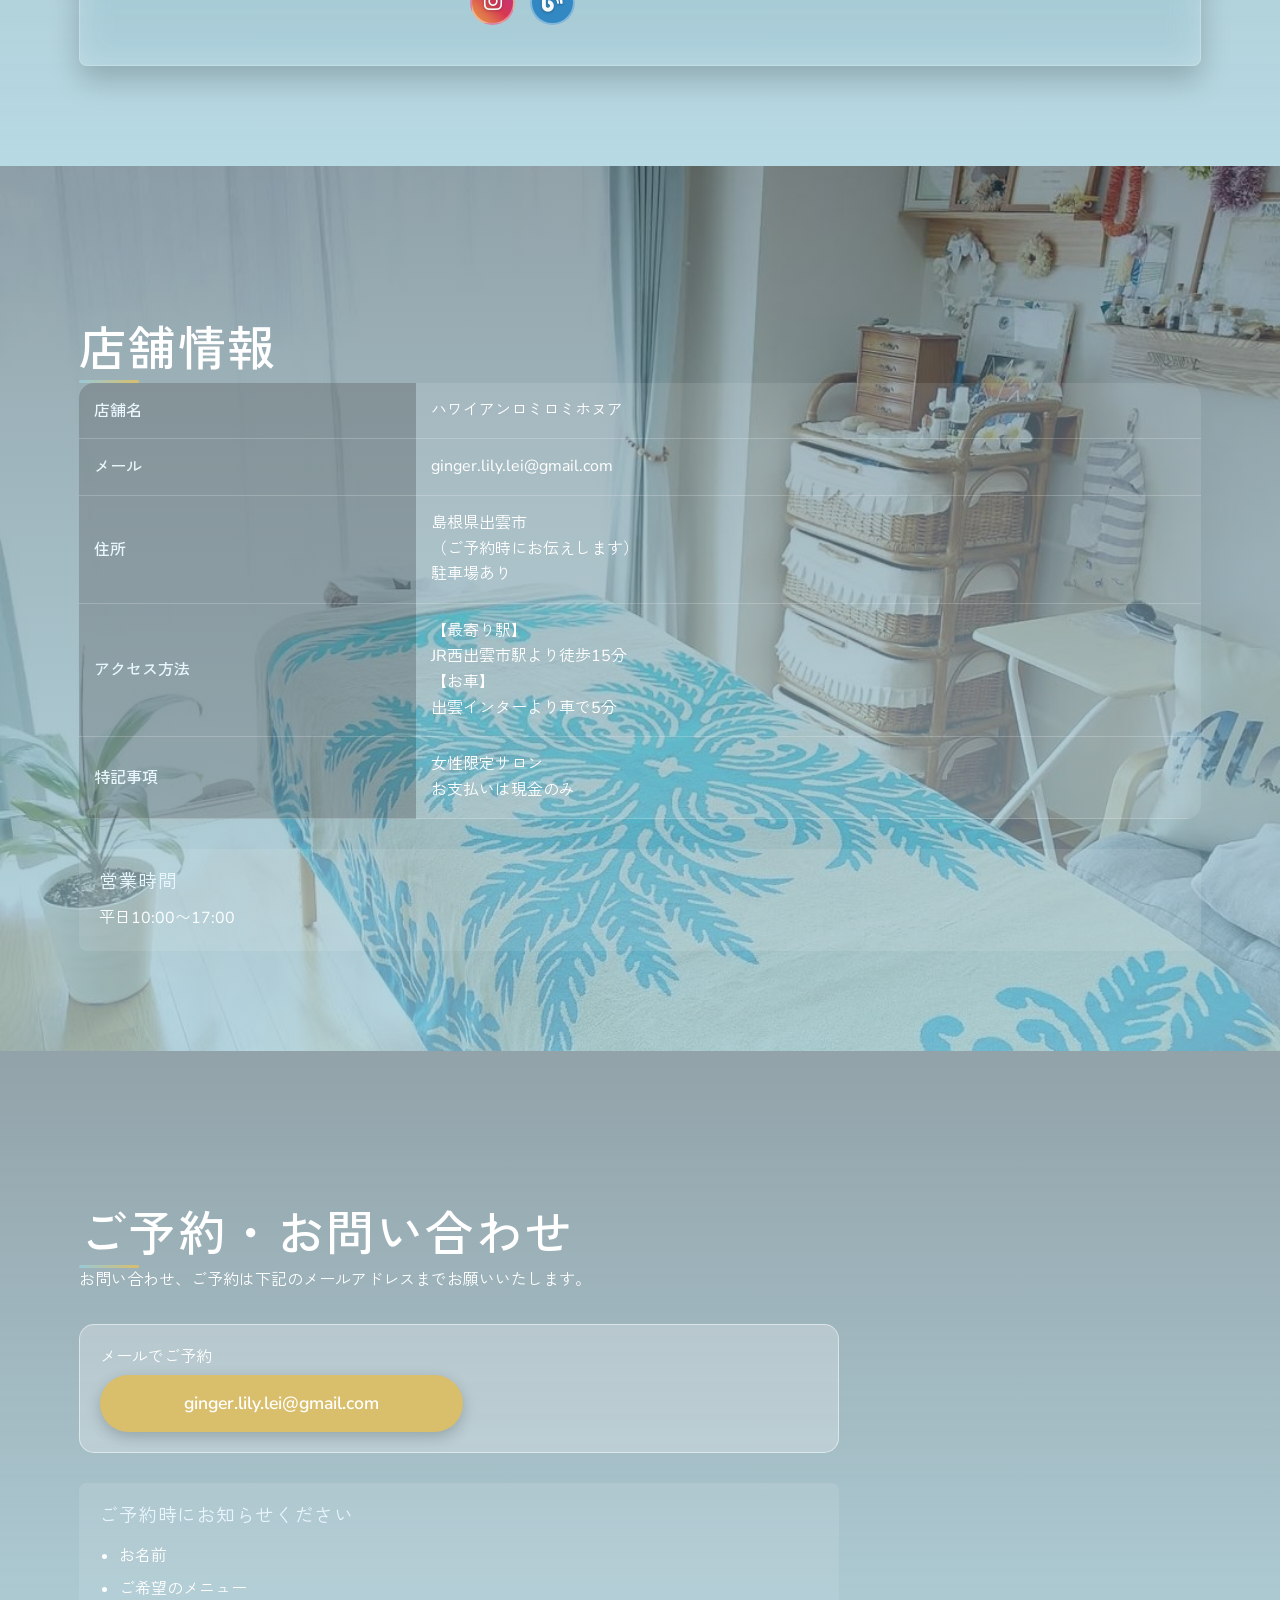
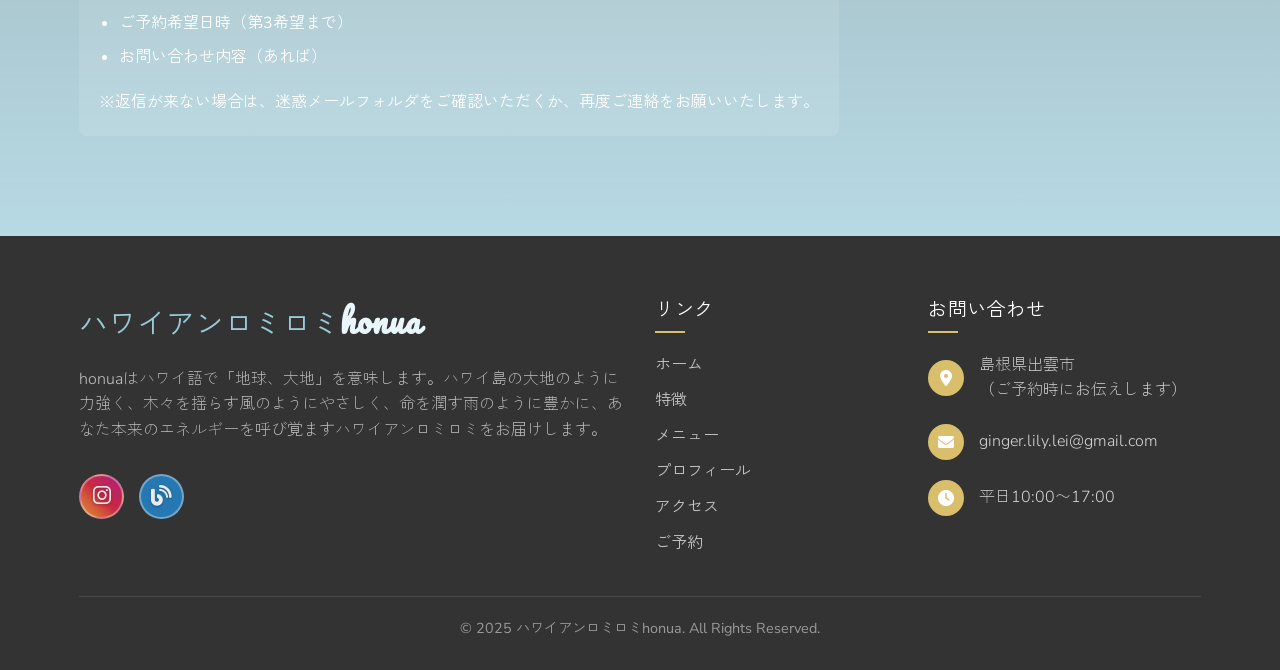
==== commit 445574ec: "フォント変更" ====
--- a/index.html
+++ b/index.html
@@ -9,15 +9,58 @@
     <link rel="stylesheet" href="css/main.css">
     <link rel="stylesheet" href="css/cursor.css">
     <link href="https://cdnjs.cloudflare.com/ajax/libs/font-awesome/6.0.0-beta3/css/all.min.css" rel="stylesheet">
-    <link href="https://fonts.googleapis.com/css2?family=Cormorant+Garamond:wght@300;400;500;600&family=Noto+Sans+JP:wght@300;400;500;700&family=Noto+Serif+JP:wght@300;400;500;600&family=Sacramento&display=swap" rel="stylesheet">
+    <link href="https://fonts.googleapis.com/css2?family=M+PLUS+Rounded+1c:wght@300;400;500;700&family=Montserrat:wght@300;400;500;600;700&family=Nunito+Sans:opsz,wght@6..12,300;6..12,400;6..12,500;6..12,600&family=Pacifico&family=Quicksand:wght@300;400;500;600&family=Zen+Kaku+Gothic+New:wght@300;400;500;700&display=swap" rel="stylesheet">    
 </head>
 <body>
     <!-- ローディング画面 -->
-    <div id="loading">
-        <div class="spinner"></div>
+<div id="loading">
+    <div class="palm-decoration">
+        <div class="palm-leaf">
+            <svg viewBox="0 0 100 150" width="150" height="200">
+                <path d="M50,150 Q30,100 10,60 Q40,90 50,150" fill="white" />
+                <path d="M50,150 Q70,110 90,70 Q60,100 50,150" fill="white" />
+            </svg>
+        </div>
+        <div class="palm-leaf">
+            <svg viewBox="0 0 100 150" width="150" height="200">
+                <path d="M50,150 Q30,100 10,60 Q40,90 50,150" fill="white" />
+                <path d="M50,150 Q70,110 90,70 Q60,100 50,150" fill="white" />
+            </svg>
+        </div>
+        <div class="palm-leaf">
+            <svg viewBox="0 0 100 150" width="150" height="200">
+                <path d="M50,150 Q30,100 10,60 Q40,90 50,150" fill="white" />
+                <path d="M50,150 Q70,110 90,70 Q60,100 50,150" fill="white" />
+            </svg>
+        </div>
+        <div class="palm-leaf">
+            <svg viewBox="0 0 100 150" width="150" height="200">
+                <path d="M50,150 Q30,100 10,60 Q40,90 50,150" fill="white" />
+                <path d="M50,150 Q70,110 90,70 Q60,100 50,150" fill="white" />
+            </svg>
+        </div>
+    </div>
+    
+    <div class="loading-container">
+        <div class="ripple"></div>
+        <div class="ripple"></div>
+        <div class="ripple"></div>
+        
+        <div class="loading-circle">
+            <div class="loading-circle-inner"></div>
+            <div class="loading-circle-spinner"></div>
+            <div class="loading-circle-accent"></div>
+            <div class="loading-circle-dot"></div>
+        </div>
+        
         <div class="loading-logo">ハワイアンロミロミ<span>honua</span></div>
         <div class="loading-text">Aloha... Loading</div>
+        
+        <div class="loading-progress">
+            <div class="loading-progress-bar"></div>
+        </div>
     </div>
+</div>
 
     <!-- ヘッダー -->
     <header>
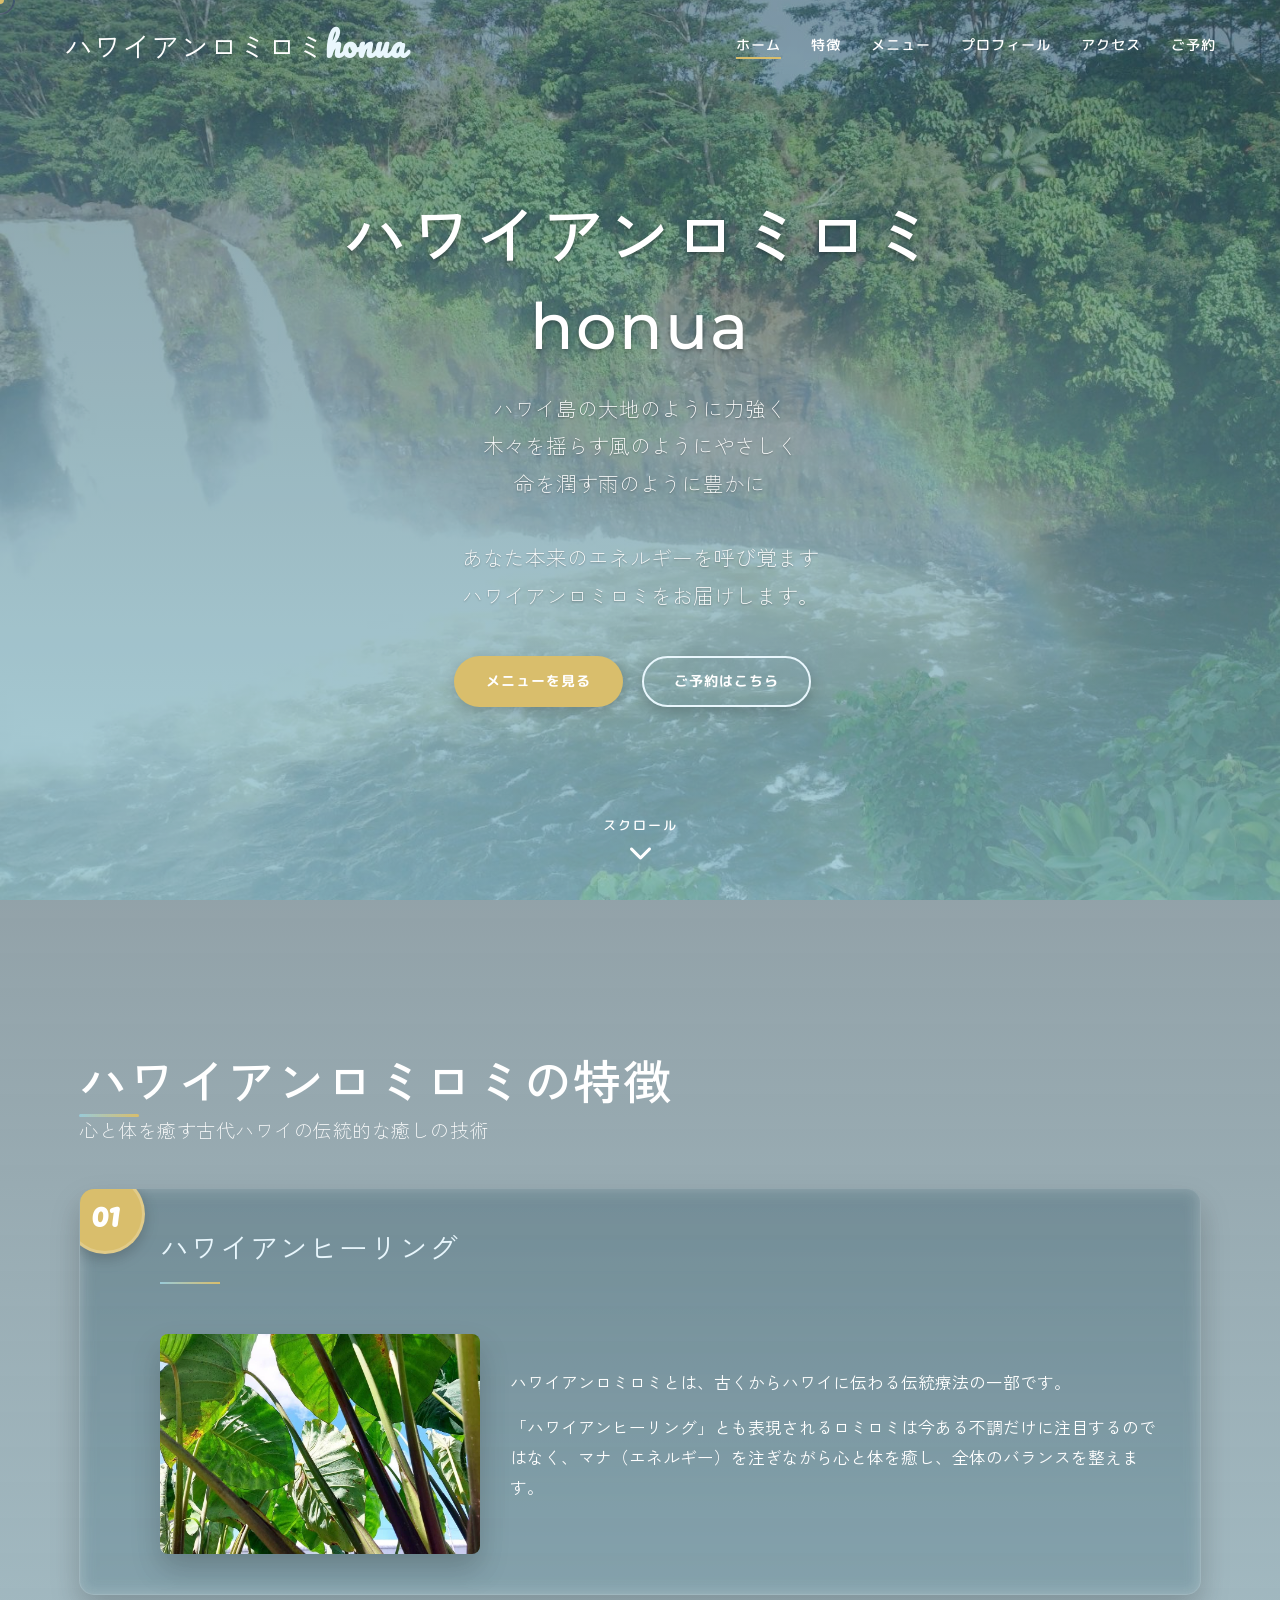
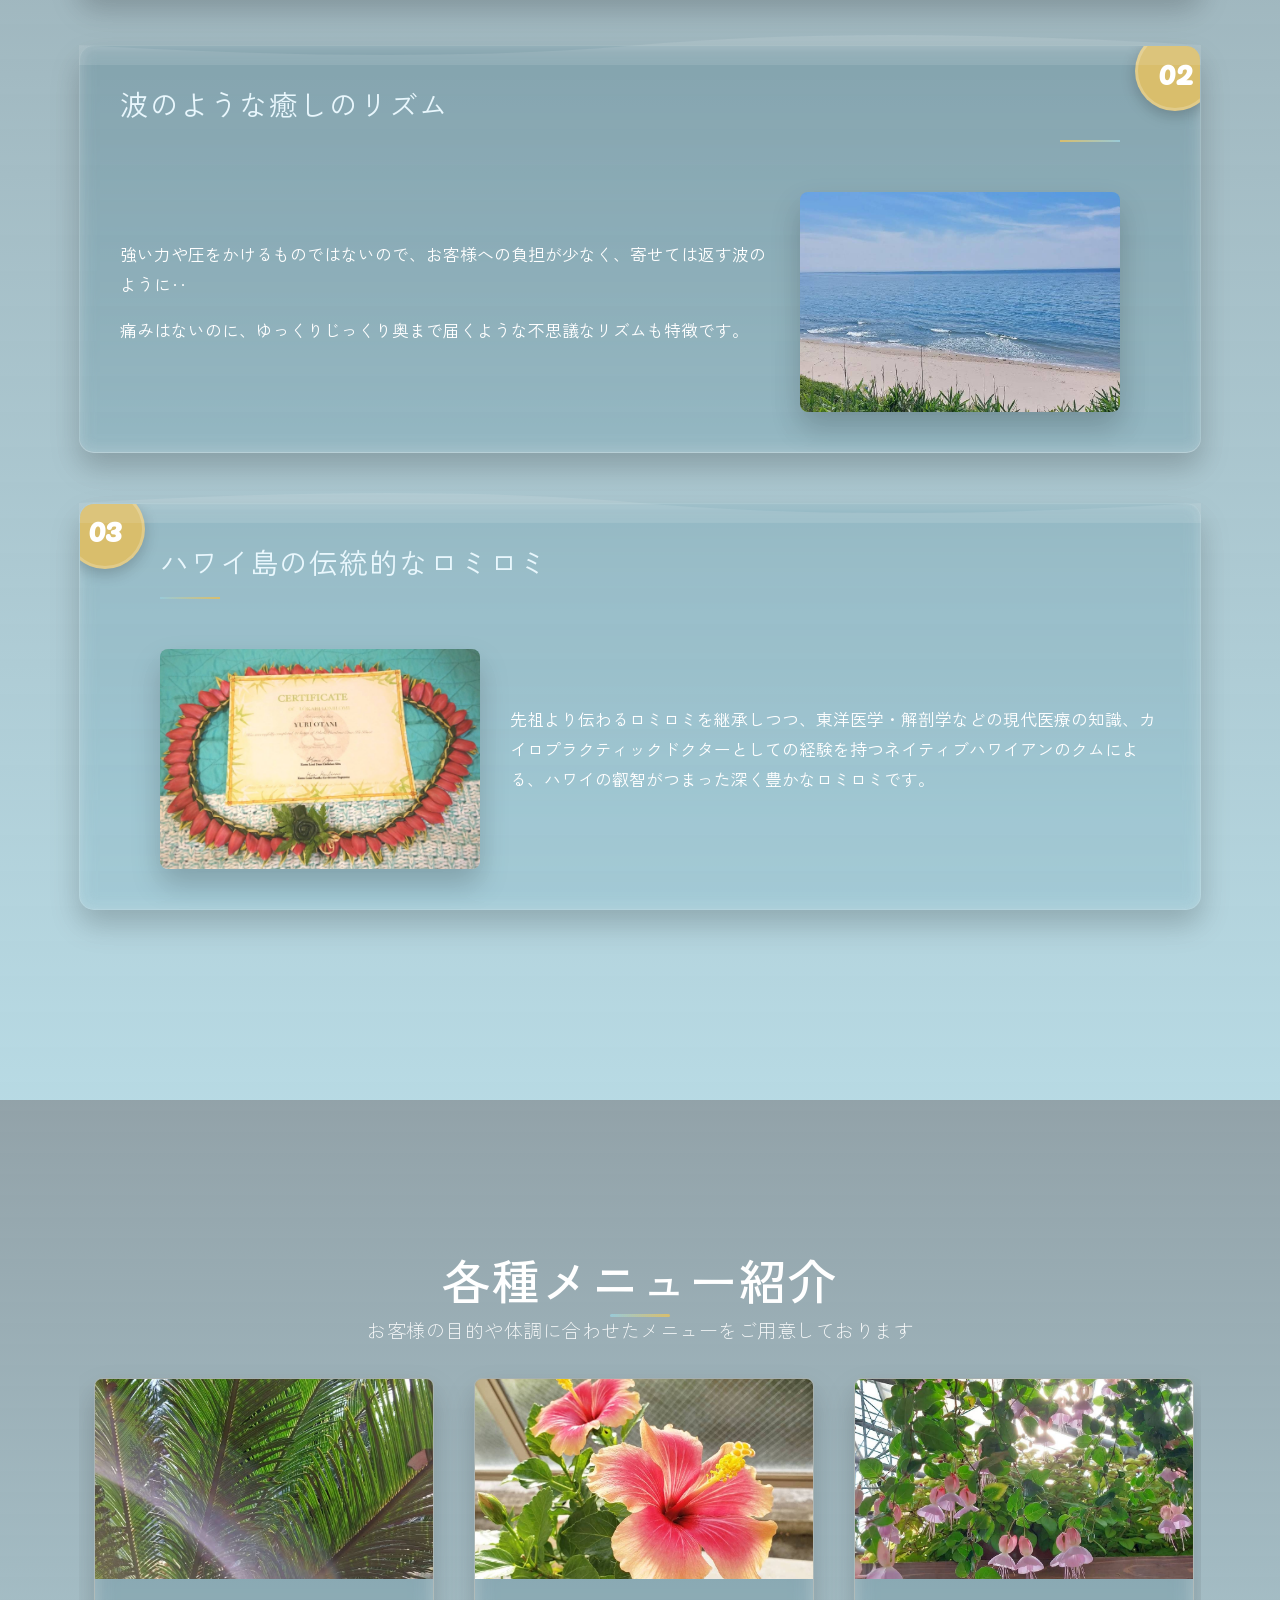
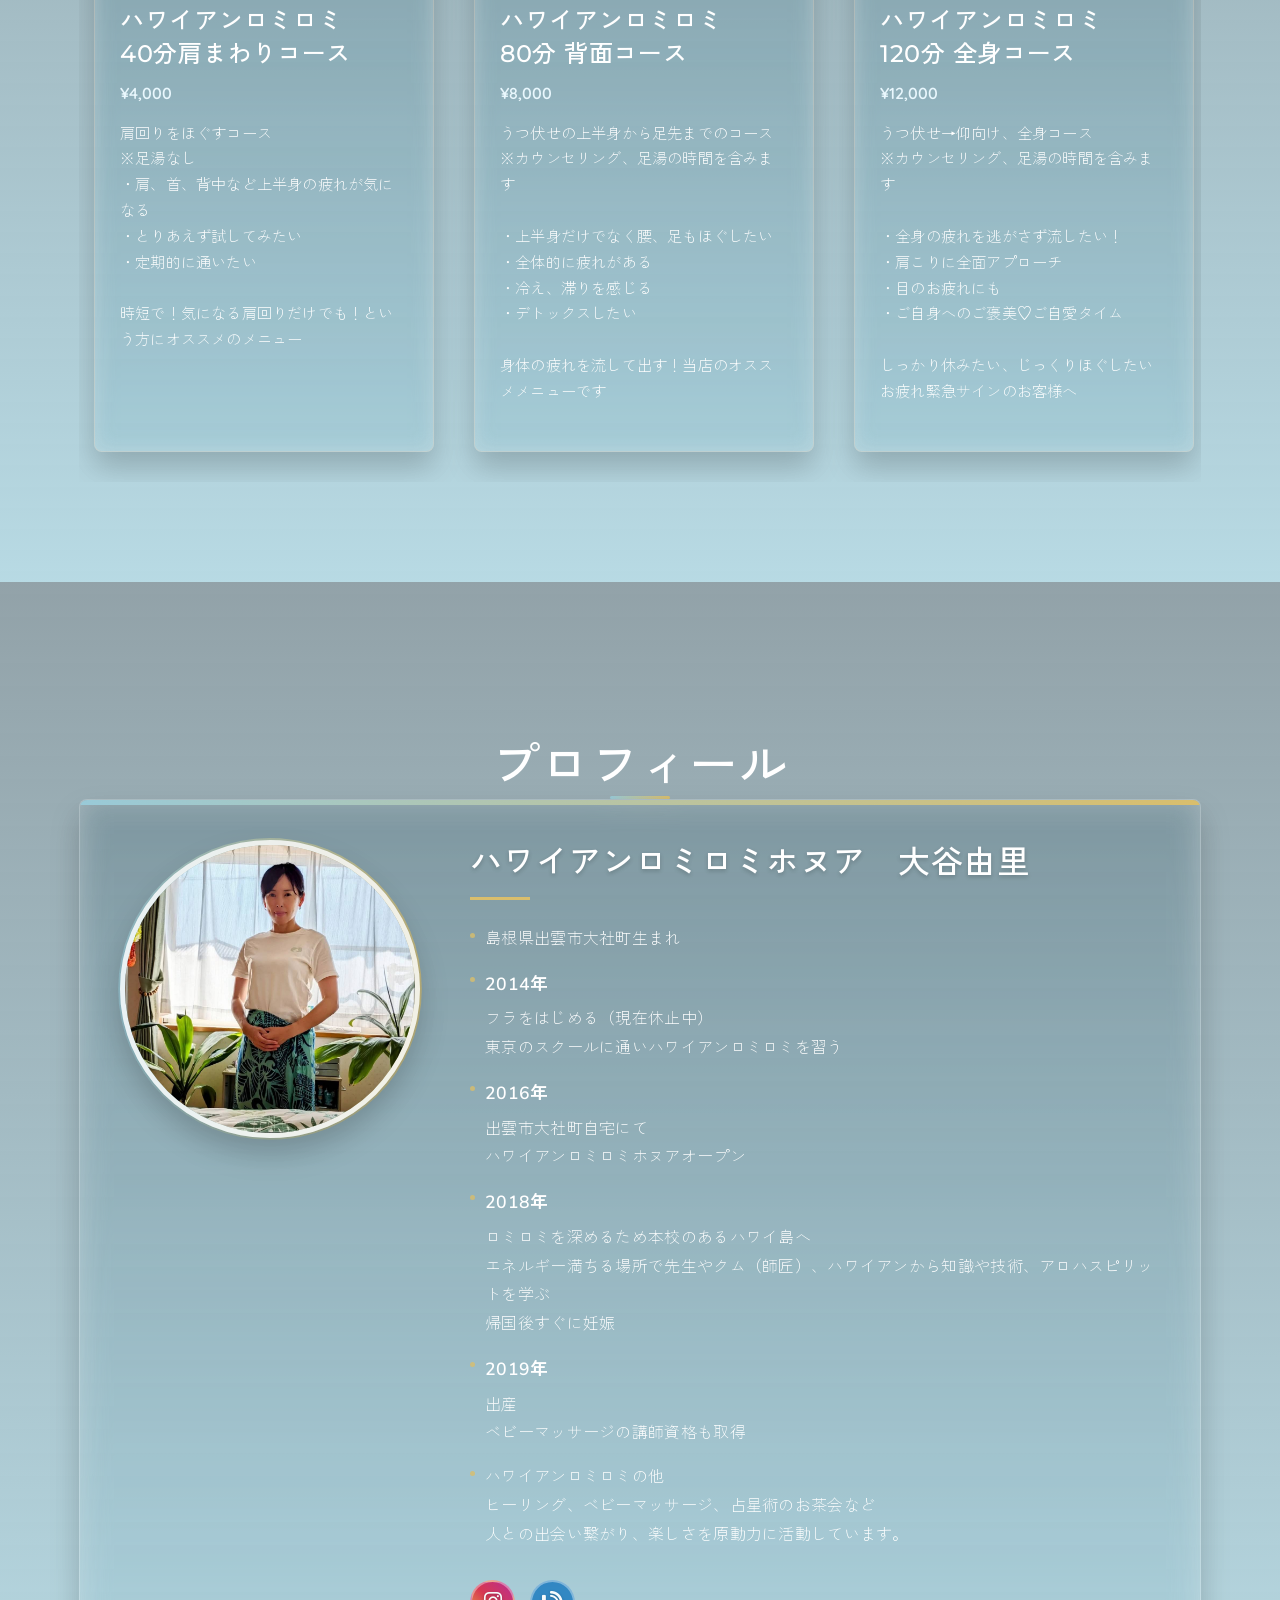
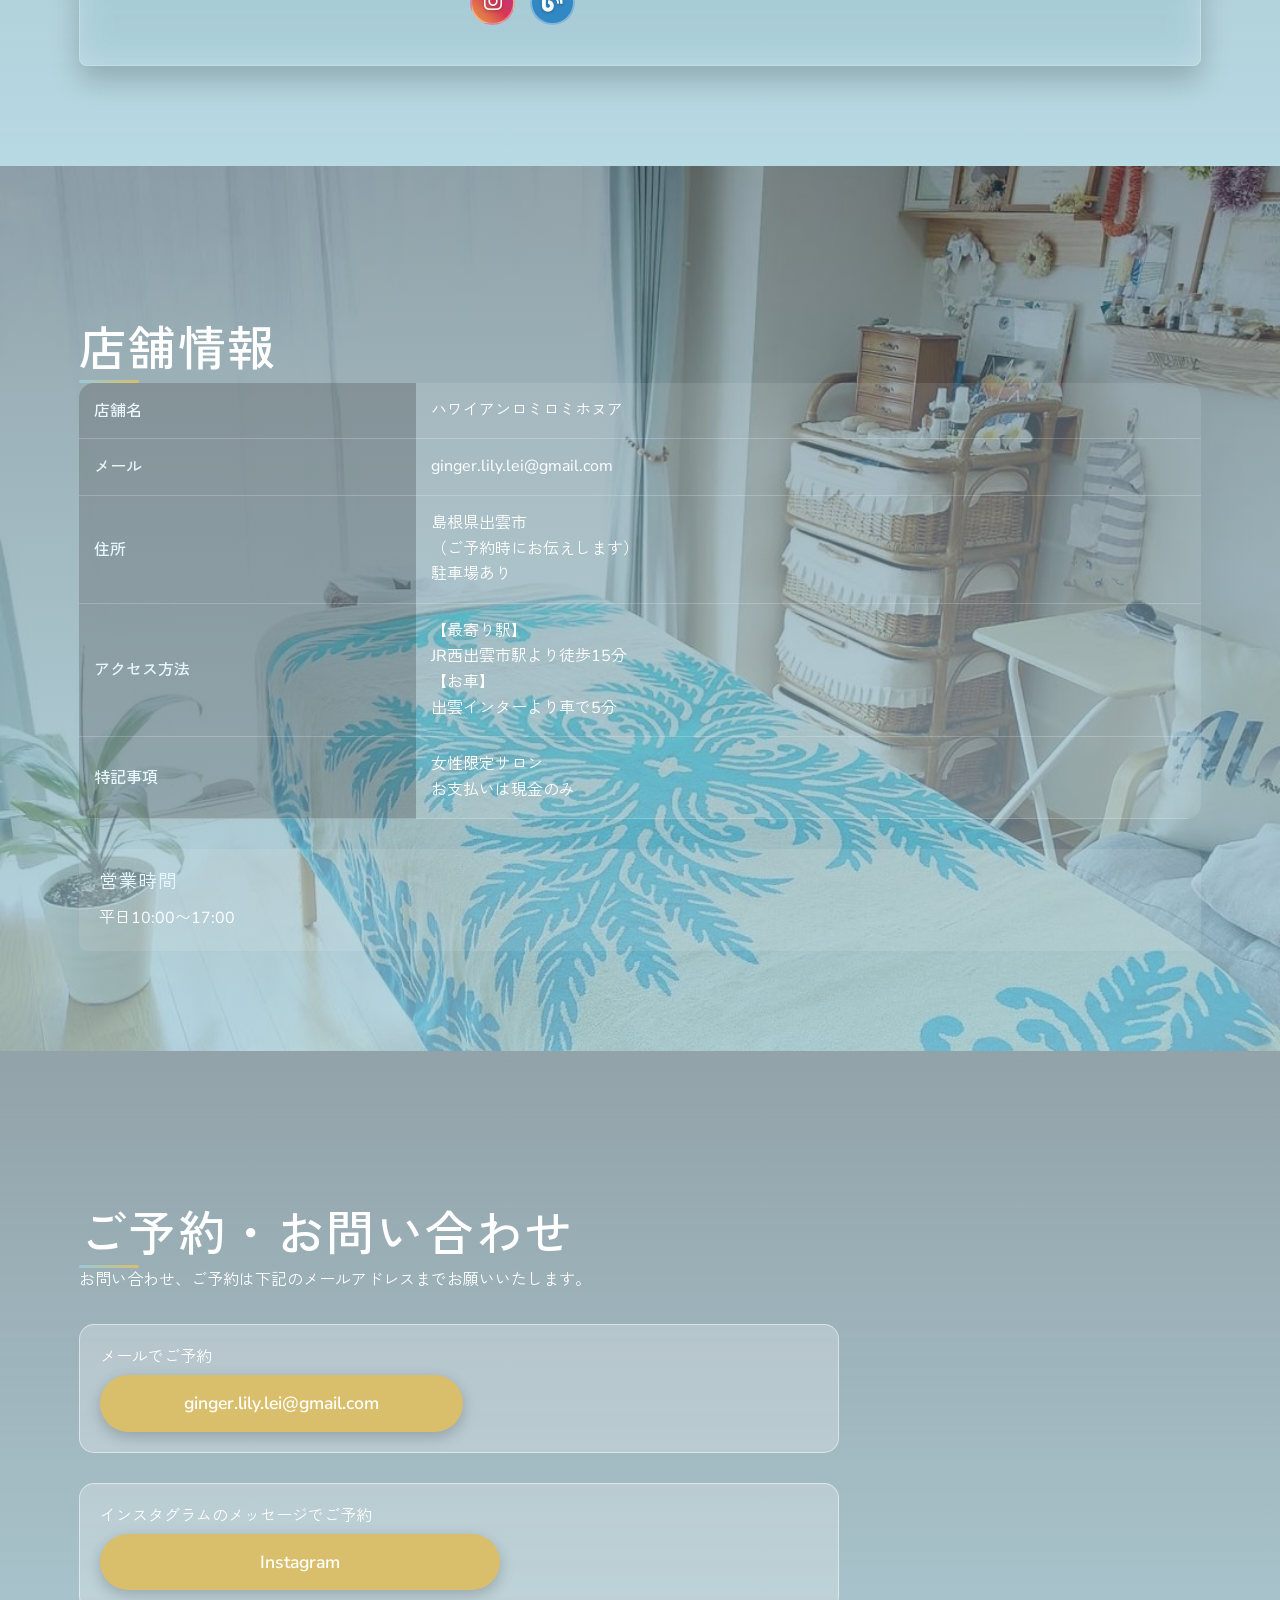
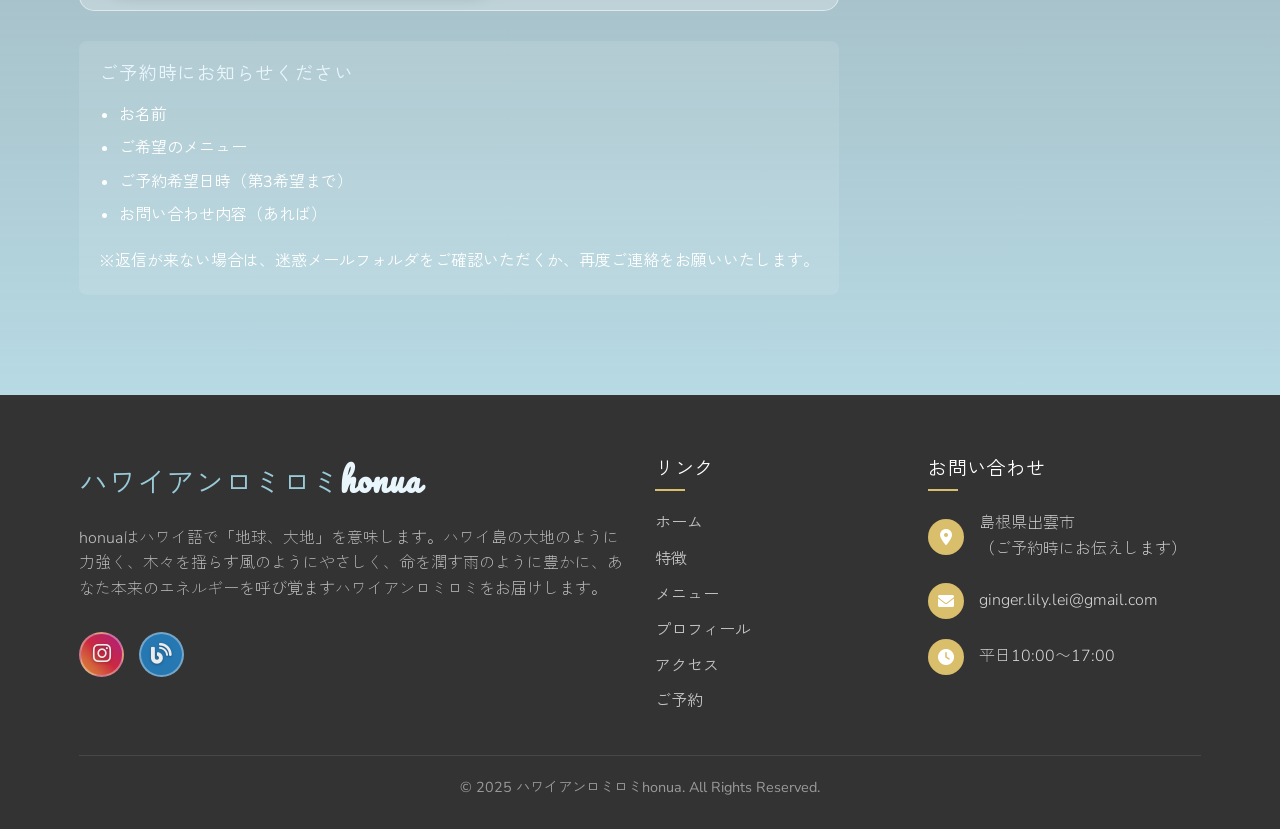
==== commit 4541d12f: "問い合わせ方法にインスタグラムを追加 メニューの文章変更" ====
--- a/index.html
+++ b/index.html
@@ -189,7 +189,7 @@
                         <div class="service-content">
                             <h3 class="service-title">ハワイアンロミロミ<br>40分肩まわりコース</h3>
                             <span class="service-price">¥4,000</span>
-                            <p class="service-desc">肩回りをほぐすコース<br>（※足湯なし）<br>
+                            <p class="service-desc">肩回りをほぐすコース<br>※足湯なし<br>
                             ・肩、首、背中など上半身の疲れが気になる<br>
                             ・とりあえず試してみたい<br>
                             ・定期的に通いたい<br><br>
@@ -255,7 +255,7 @@
                             <span class="service-price">¥5,000</span>
                             <p class="service-desc">自分で自分を愛し癒すと決めたあなたへ<br>
                             ヒーリングのエネルギーがサポートします。<br>
-                            （カウンセリング時間を含む）<br><br>
+                            ※カウンセリング時間を含む<br><br>
                             ・レムリアンヒーリング<br>
                             ・レイキヒーリング</p>
                         </div>
@@ -356,6 +356,12 @@
                             <a href="mailto:ginger.lily.lei@gmail.com?subject=Honua予約&body=%0D%0A お名前: %0D%0Aご希望のメニュー:%0D%0Aご予約希望日時:%0D%0A第1希望:%0D%0A第2希望:%0D%0A第3希望:%0D%0Aお問い合わせ内容（あれば）:" class="button">ginger.lily.lei@gmail.com</a>
                         </div>
                     </div>
+                    <div class="contact-method">
+                        <div>
+                            <span>インスタグラムのメッセージでご予約</span>
+                            <a href="https://instagram.com/honua.lomi?utm_source=qr&igshid=MzNlNGNkZWQ4Mg%3D%3D" class="button">Instagram</a>
+                        </div>
+                    </div>
                     <div class="reservation-info">
                         <h3>ご予約時にお知らせください</h3>
                         <ul>
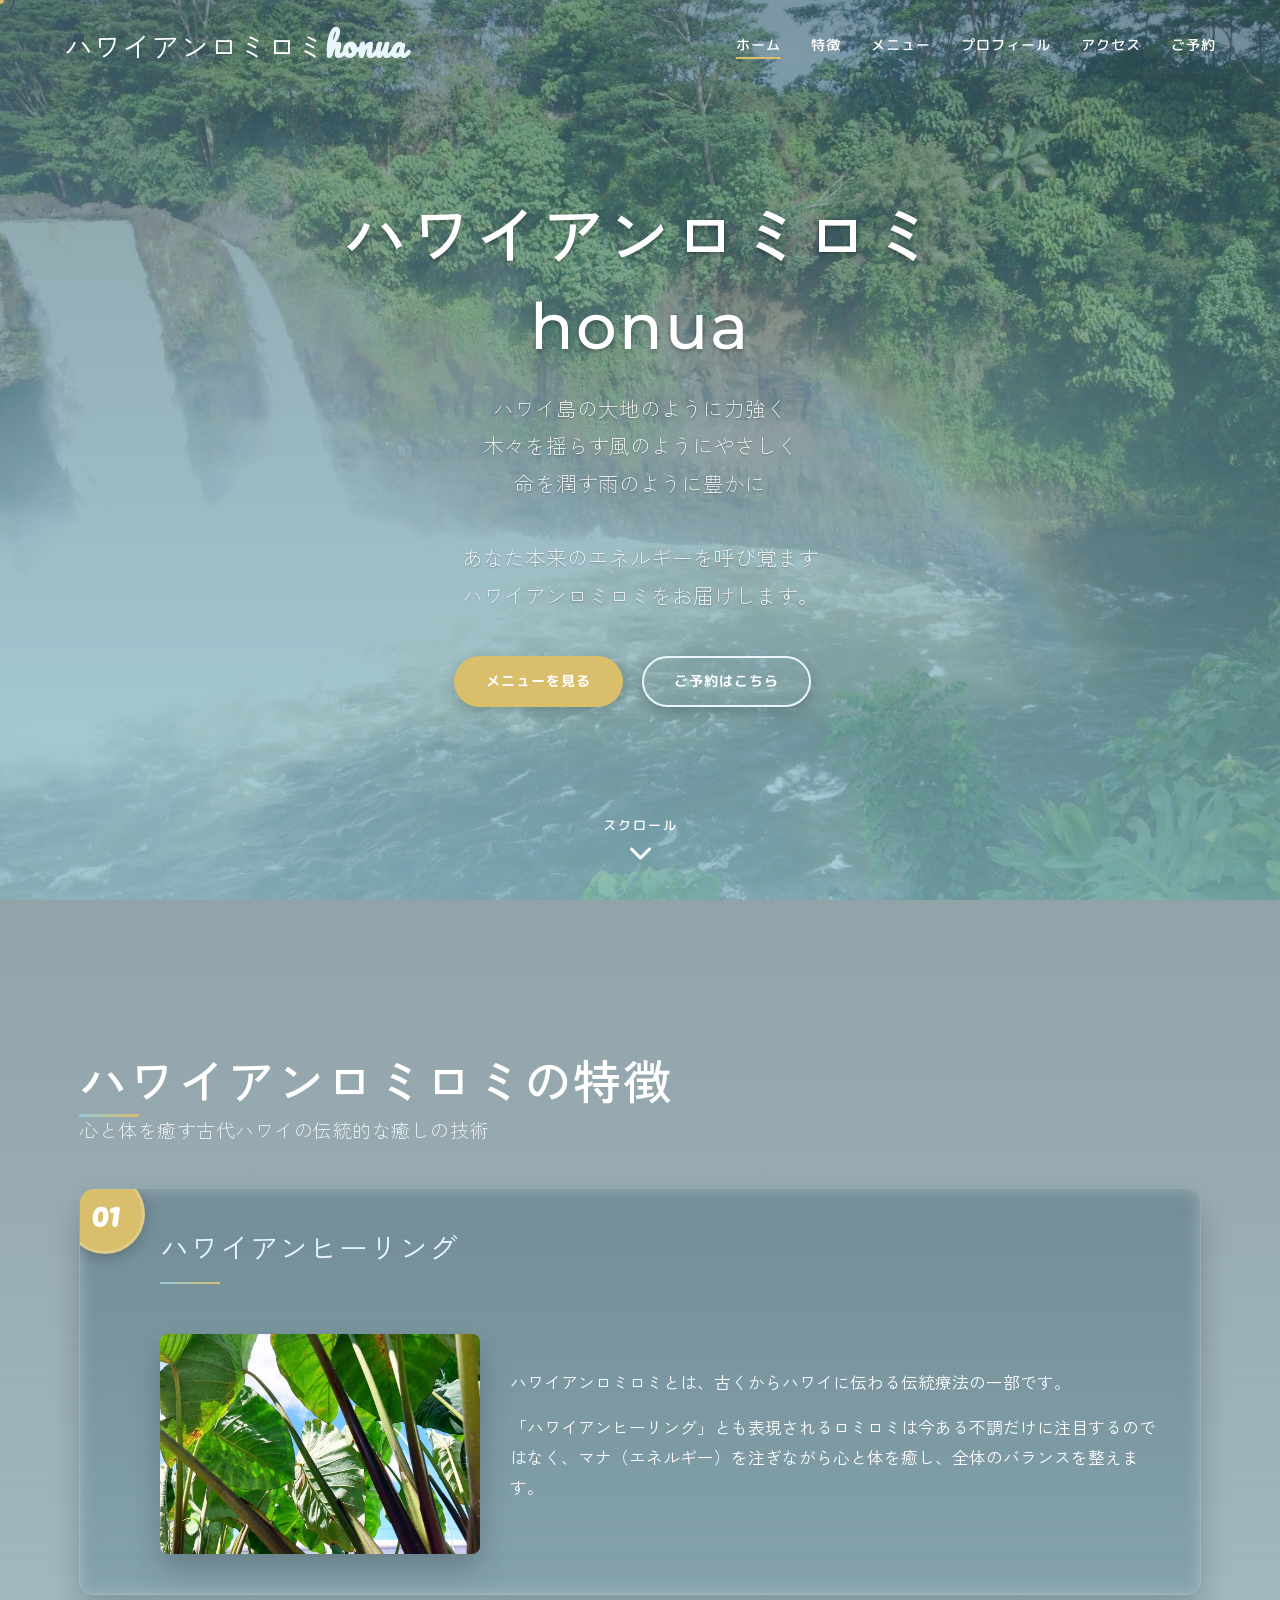
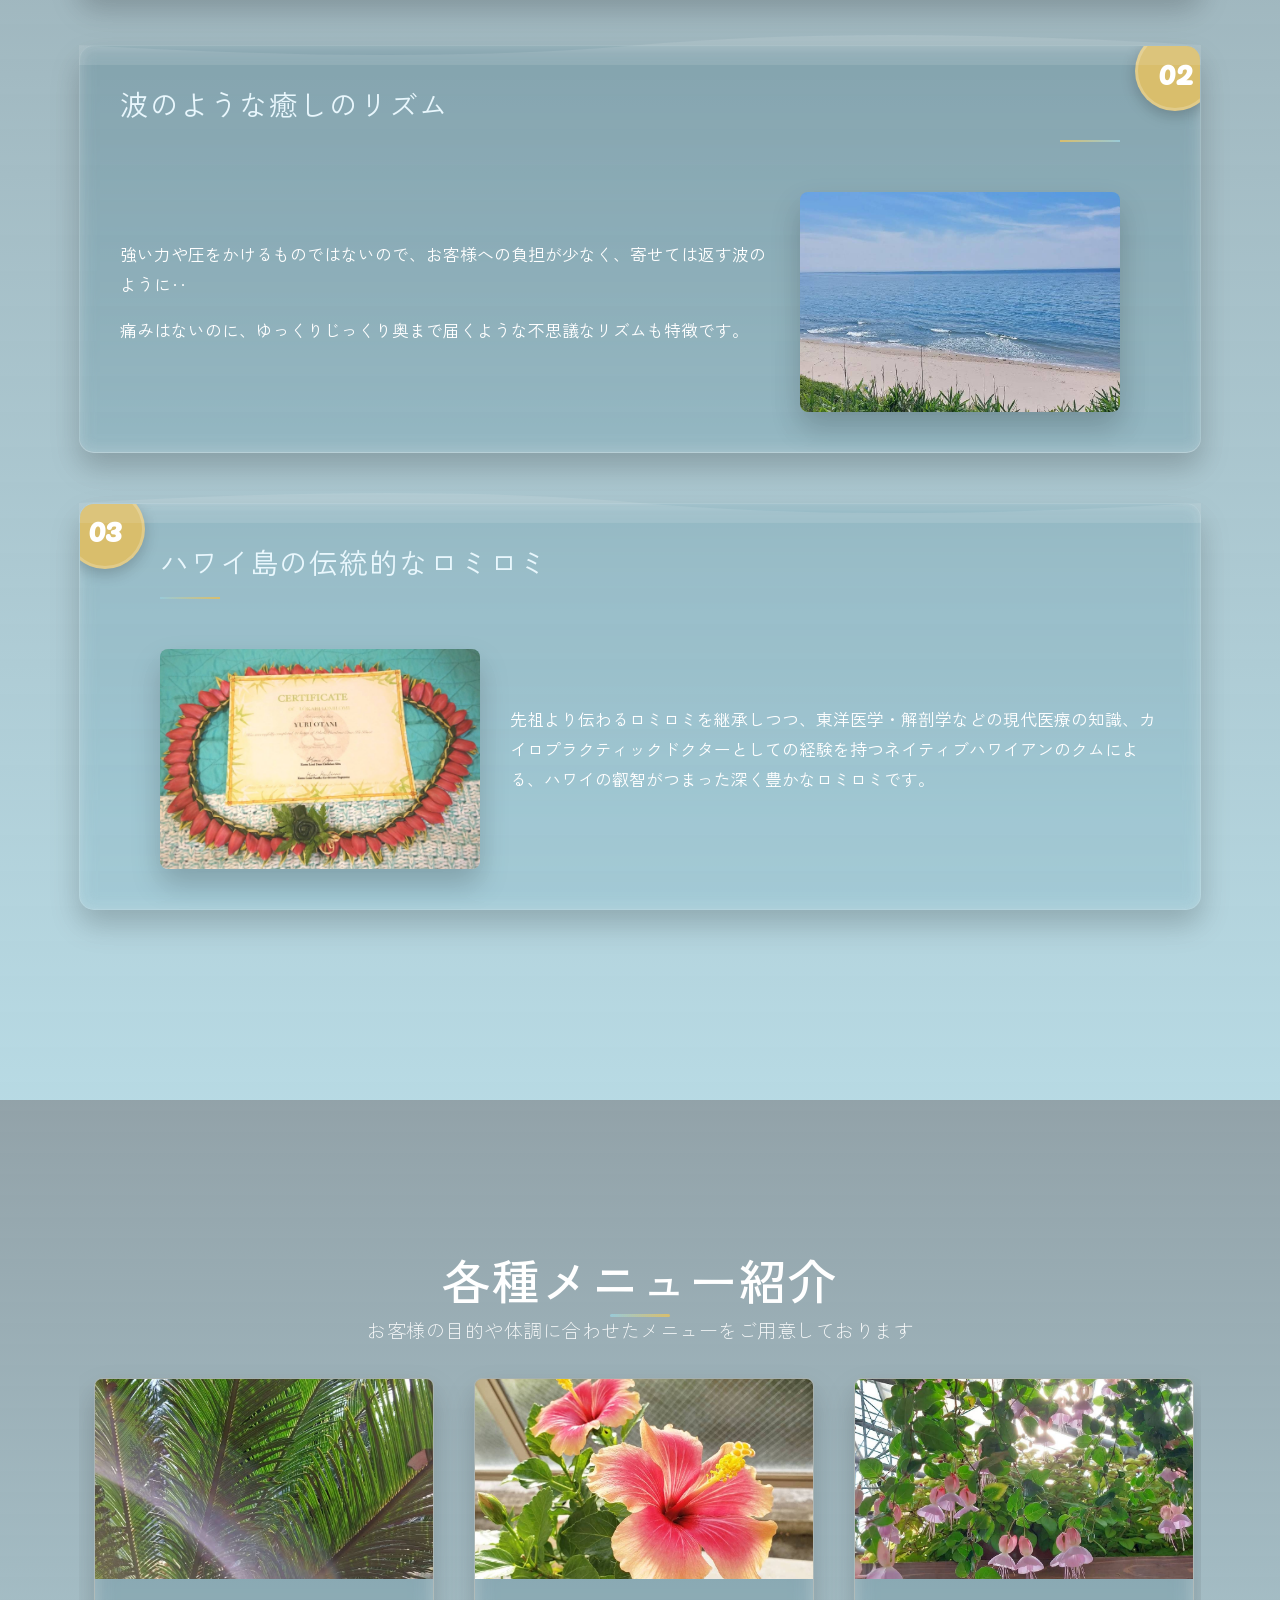
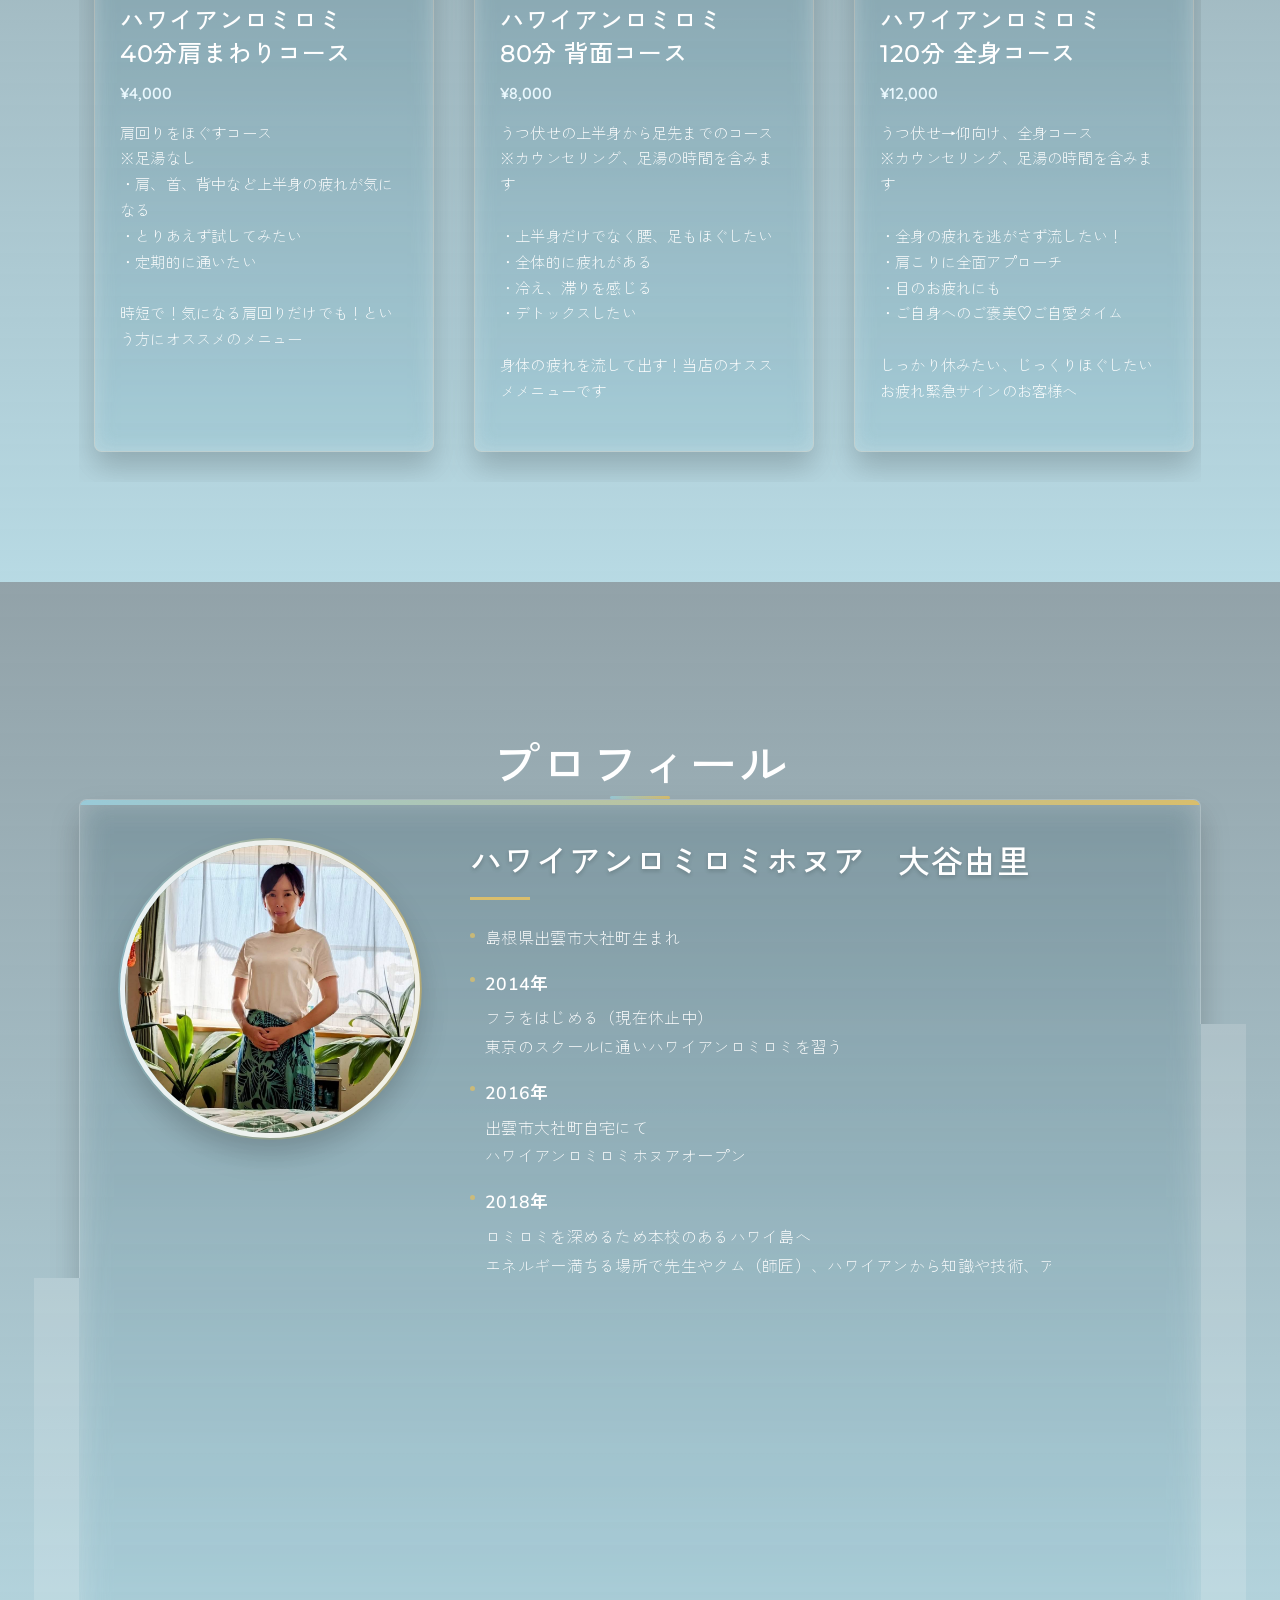
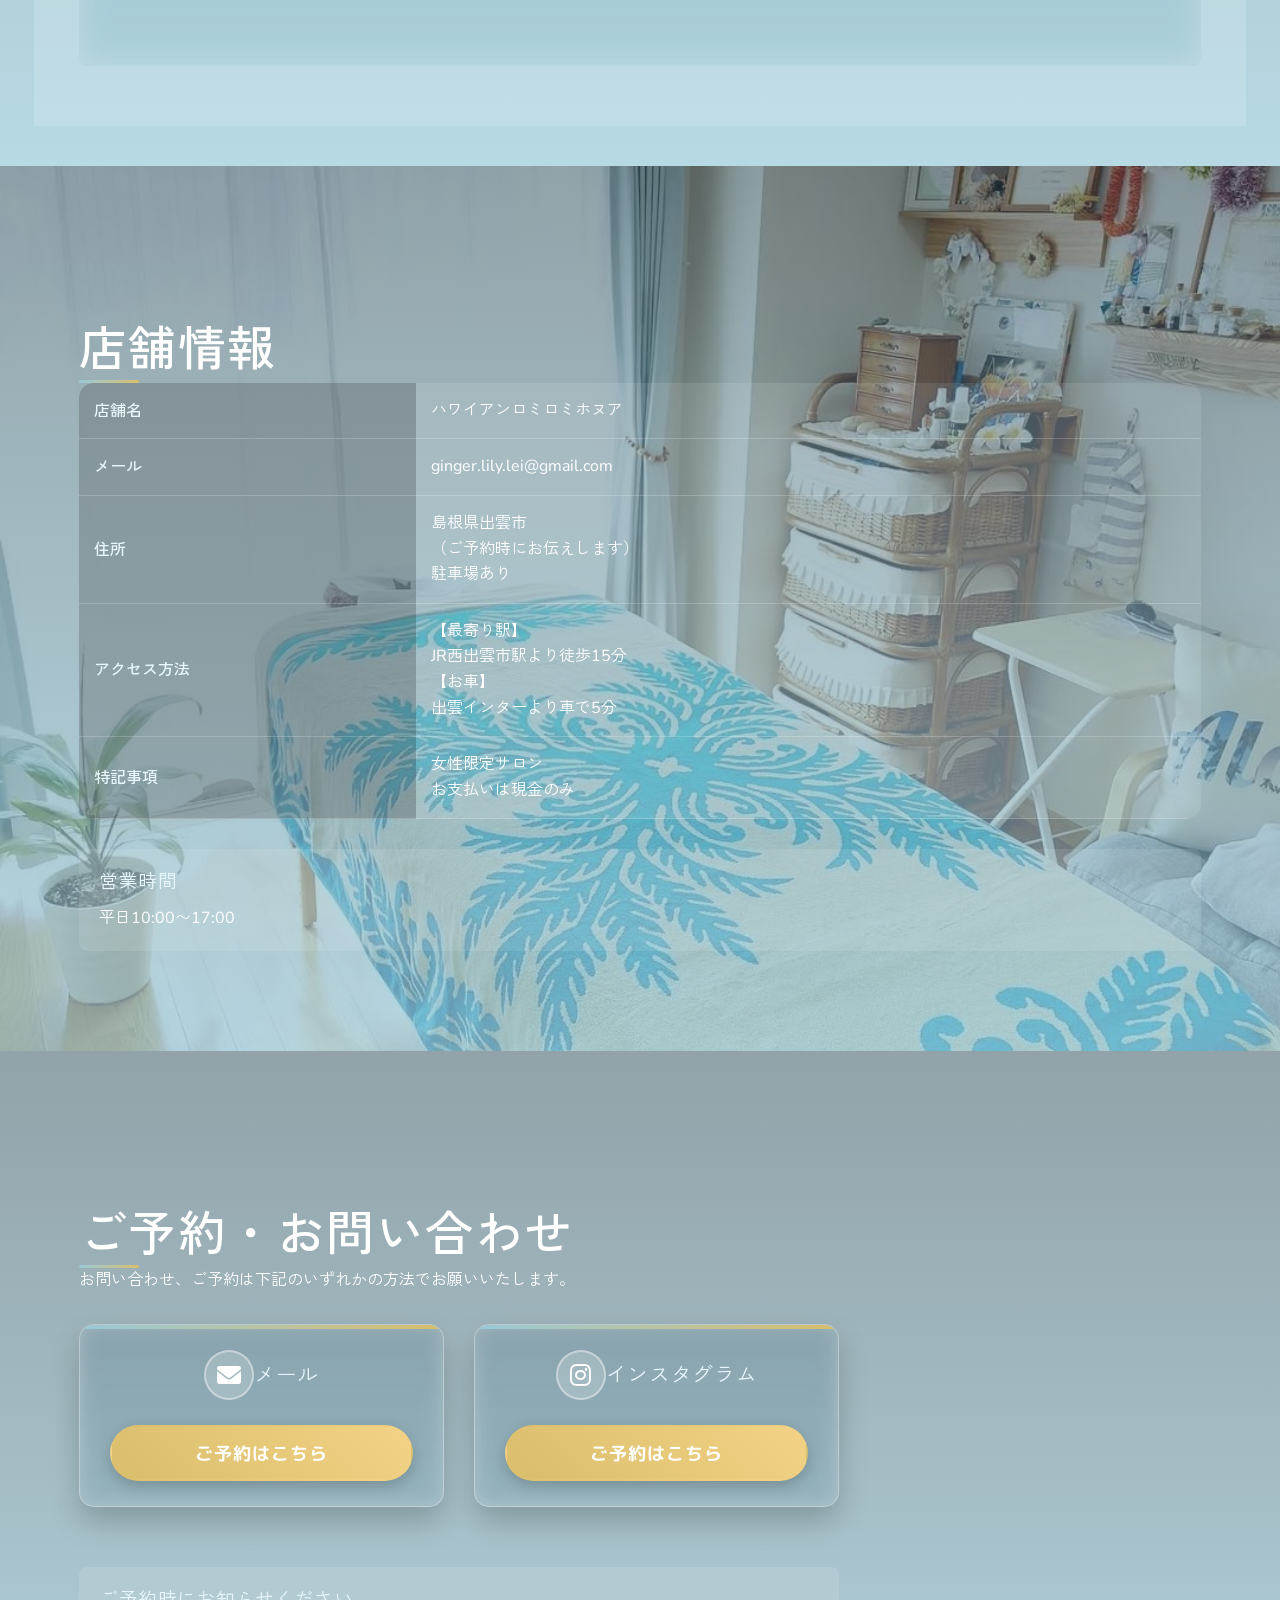
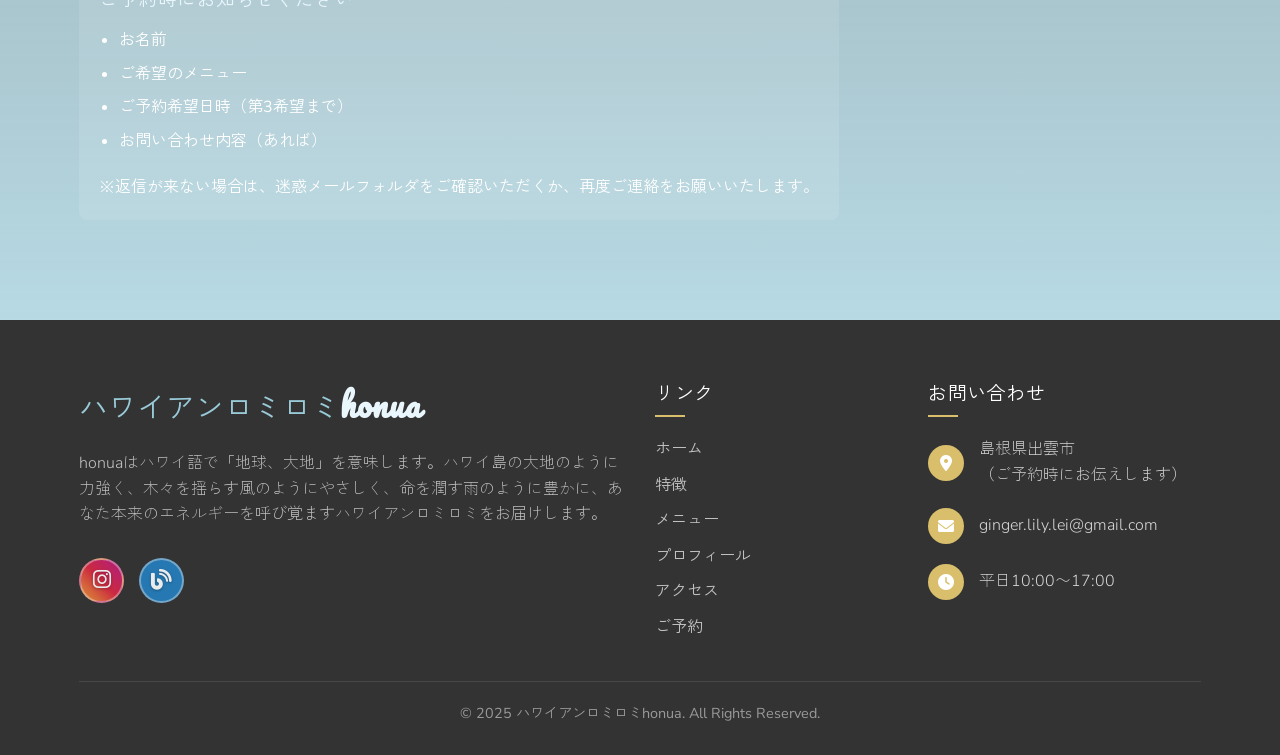
==== commit 16f2abf8: "問い合わせデザイン" ====
--- a/index.html
+++ b/index.html
@@ -349,19 +349,37 @@
             <h2 class="section-title fade-in">ご予約・お問い合わせ</h2>
             <div class="contact-content fade-in">
                 <div class="contact-info">
-                    <p>お問い合わせ、ご予約は下記のメールアドレスまでお願いいたします。</p>
-                    <div class="contact-method">
-                        <div>
-                            <span>メールでご予約</span>
-                            <a href="mailto:ginger.lily.lei@gmail.com?subject=Honua予約&body=%0D%0A お名前: %0D%0Aご希望のメニュー:%0D%0Aご予約希望日時:%0D%0A第1希望:%0D%0A第2希望:%0D%0A第3希望:%0D%0Aお問い合わせ内容（あれば）:" class="button">ginger.lily.lei@gmail.com</a>
-                        </div>
-                    </div>
-                    <div class="contact-method">
-                        <div>
-                            <span>インスタグラムのメッセージでご予約</span>
-                            <a href="https://instagram.com/honua.lomi?utm_source=qr&igshid=MzNlNGNkZWQ4Mg%3D%3D" class="button">Instagram</a>
-                        </div>
-                    </div>
+                    <p>お問い合わせ、ご予約は下記のいずれかの方法でお願いいたします。</p>
+                    
+                    <!-- 新しいコンタクトメソッドのコンテナ -->
+                    <div class="contact-methods-container">
+                        <!-- メール予約カード -->
+                        <div class="contact-method">
+                            <div class="contact-method-top">
+                                <div class="contact-method-icon">
+                                    <i class="fas fa-envelope"></i>
+                                </div>
+                                <h3 class="contact-method-title">メール</h3>
+                            </div>
+                            <a href="mailto:ginger.lily.lei@gmail.com?subject=Honua予約&body=%0D%0A お名前: %0D%0Aご希望のメニュー:%0D%0Aご予約希望日時:%0D%0A第1希望:%0D%0A第2希望:%0D%0A第3希望:%0D%0Aお問い合わせ内容（あれば）:" class="button">
+                                ご予約はこちら
+                            </a>
+                        </div>
+                        
+                        <!-- インスタグラム予約カード -->
+                        <div class="contact-method">
+                            <div class="contact-method-top">
+                                <div class="contact-method-icon">
+                                    <i class="fab fa-instagram"></i>
+                                </div>
+                                <h3 class="contact-method-title">インスタグラム</h3>
+                            </div>
+                            <a href="https://instagram.com/honua.lomi?utm_source=qr&igshid=MzNlNGNkZWQ4Mg%3D%3D" class="button">
+                                ご予約はこちら
+                            </a>
+                        </div>
+                    </div>
+                    
                     <div class="reservation-info">
                         <h3>ご予約時にお知らせください</h3>
                         <ul>
@@ -376,6 +394,8 @@
             </div>
         </div>
     </section>
+    
+    
     
     <!-- フッター -->
     <footer>
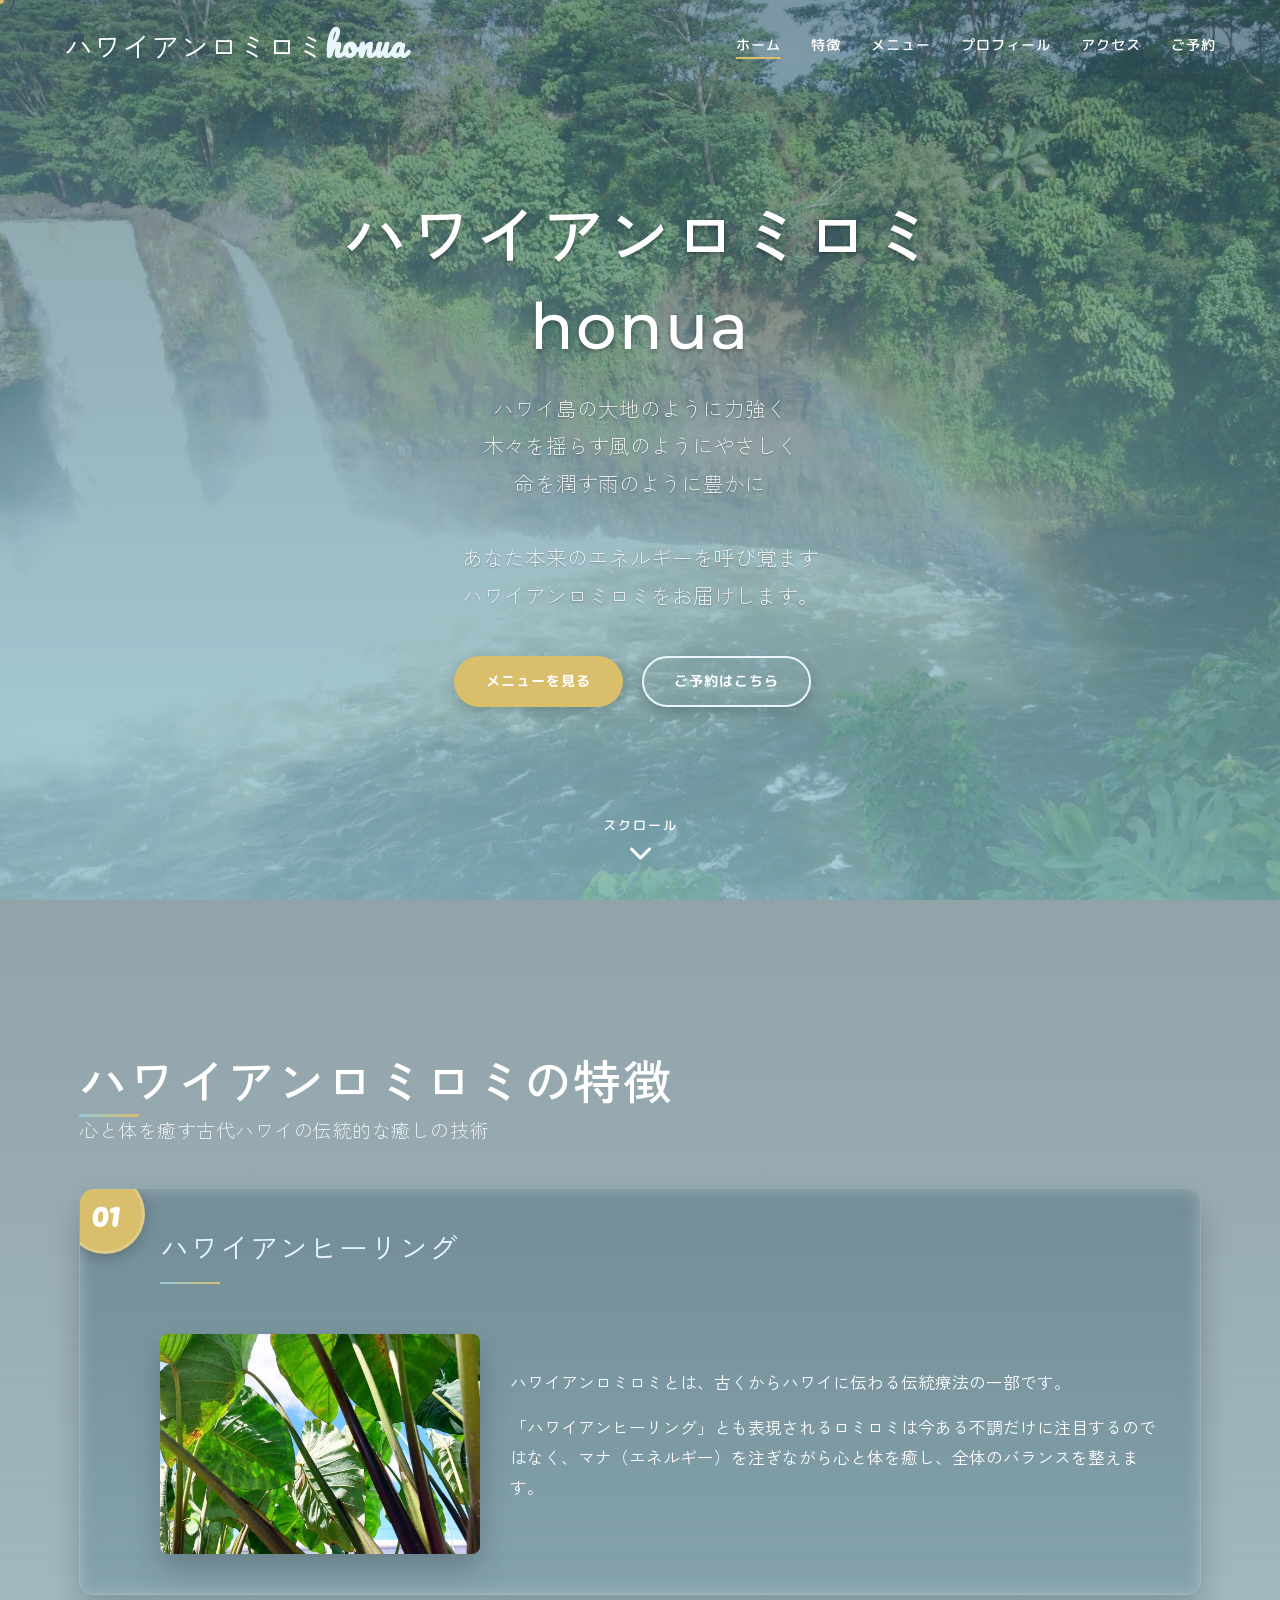
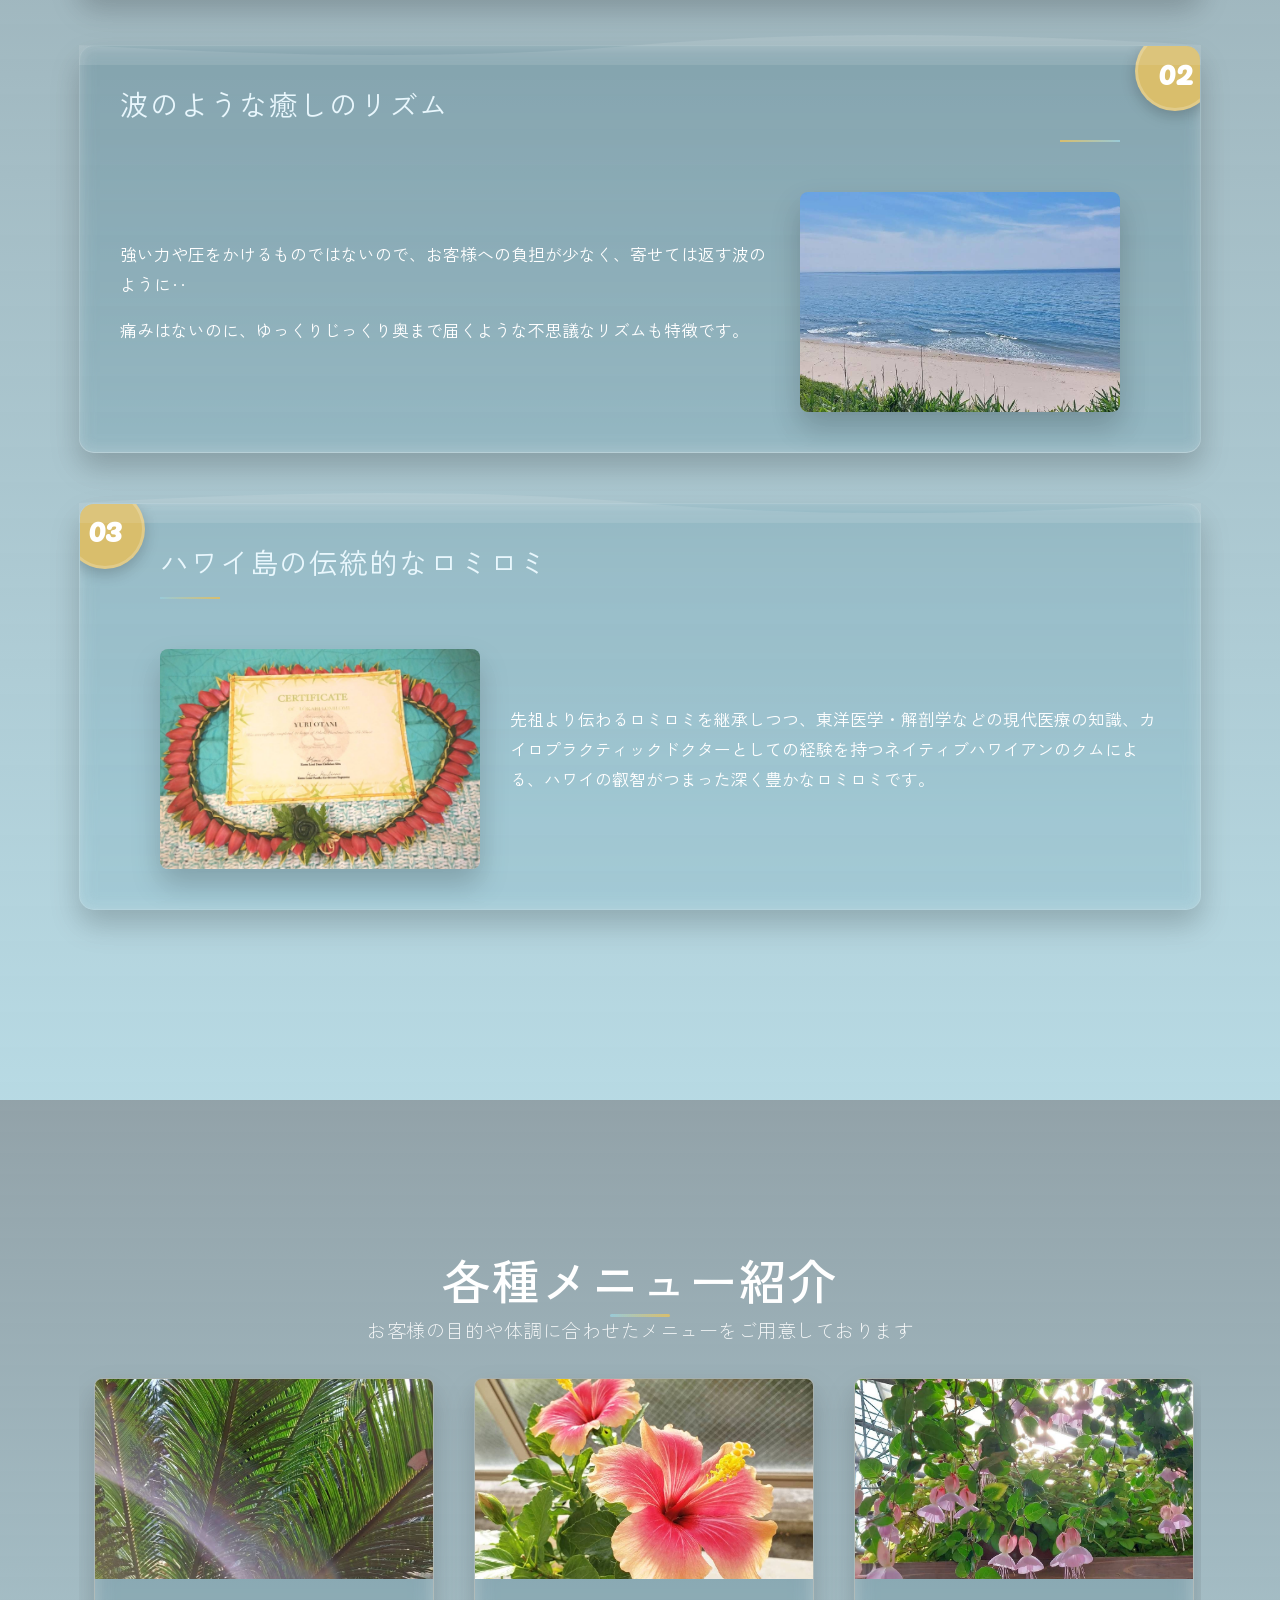
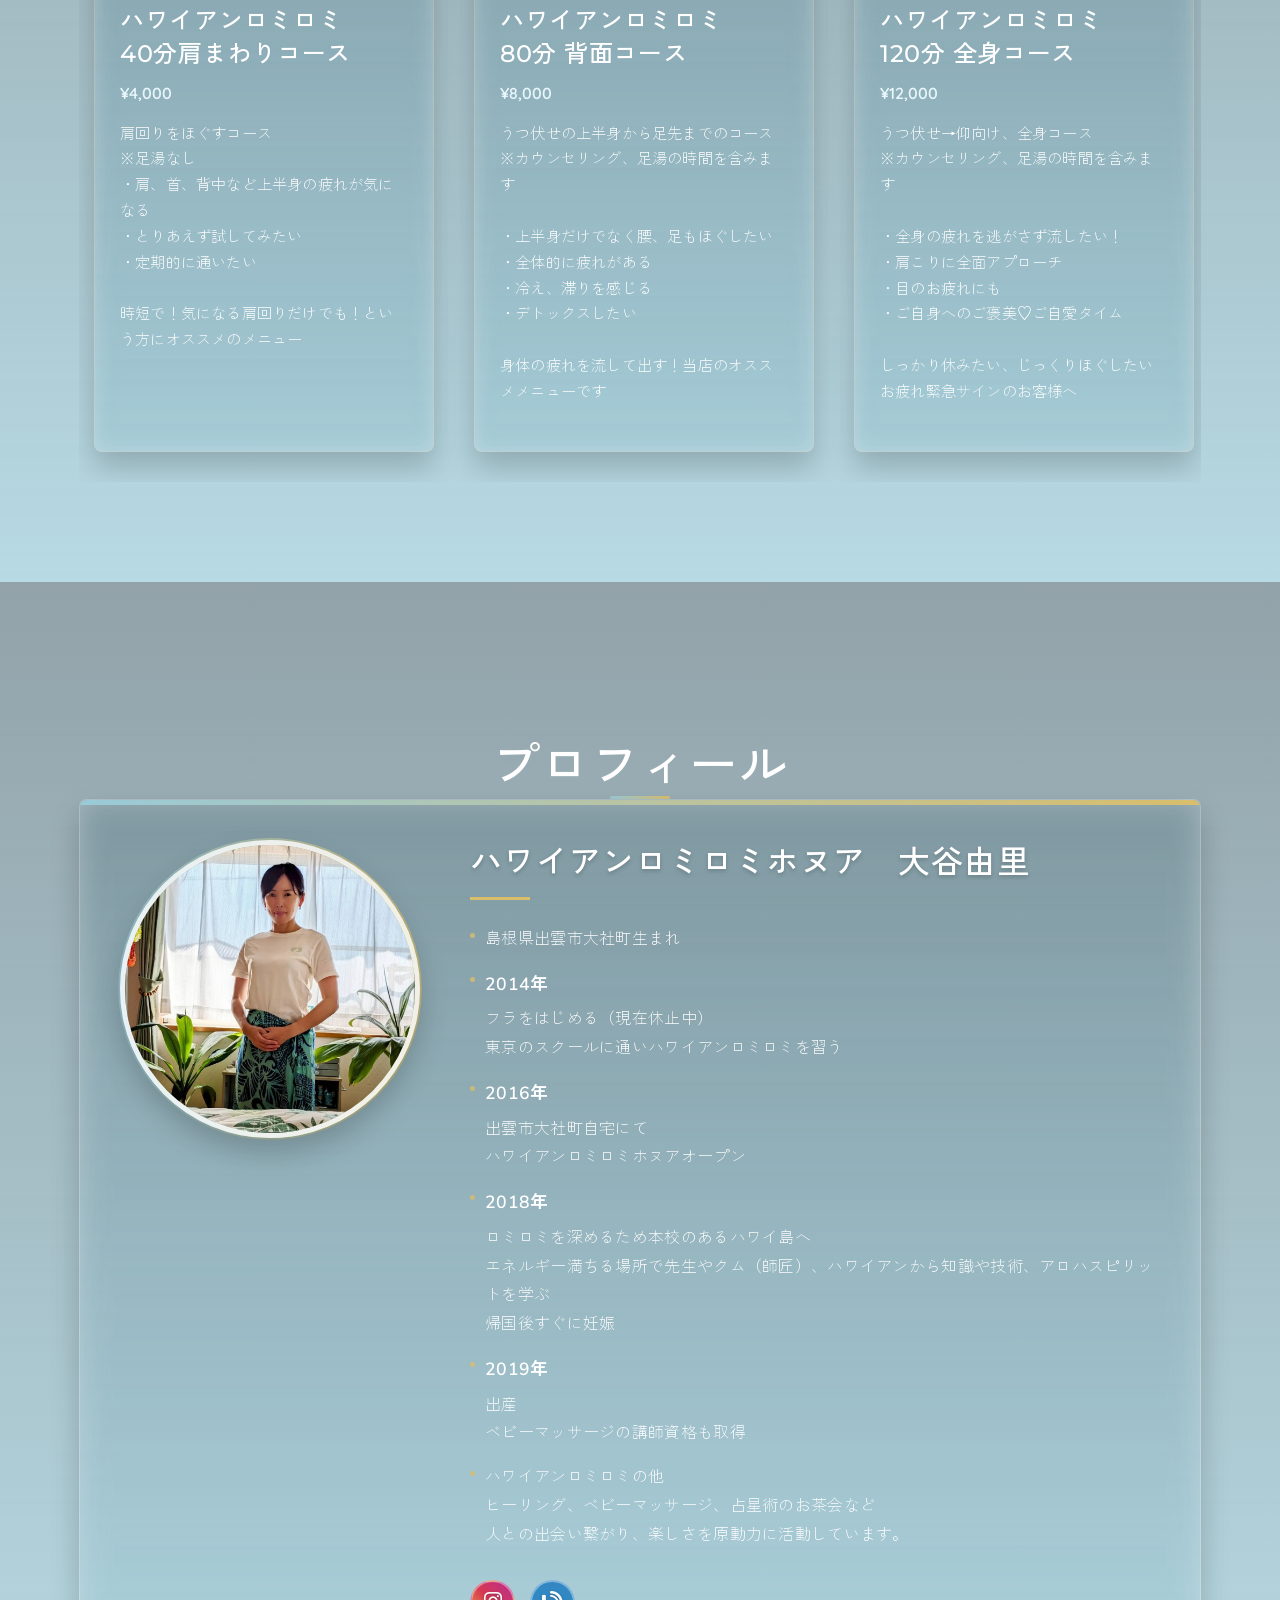
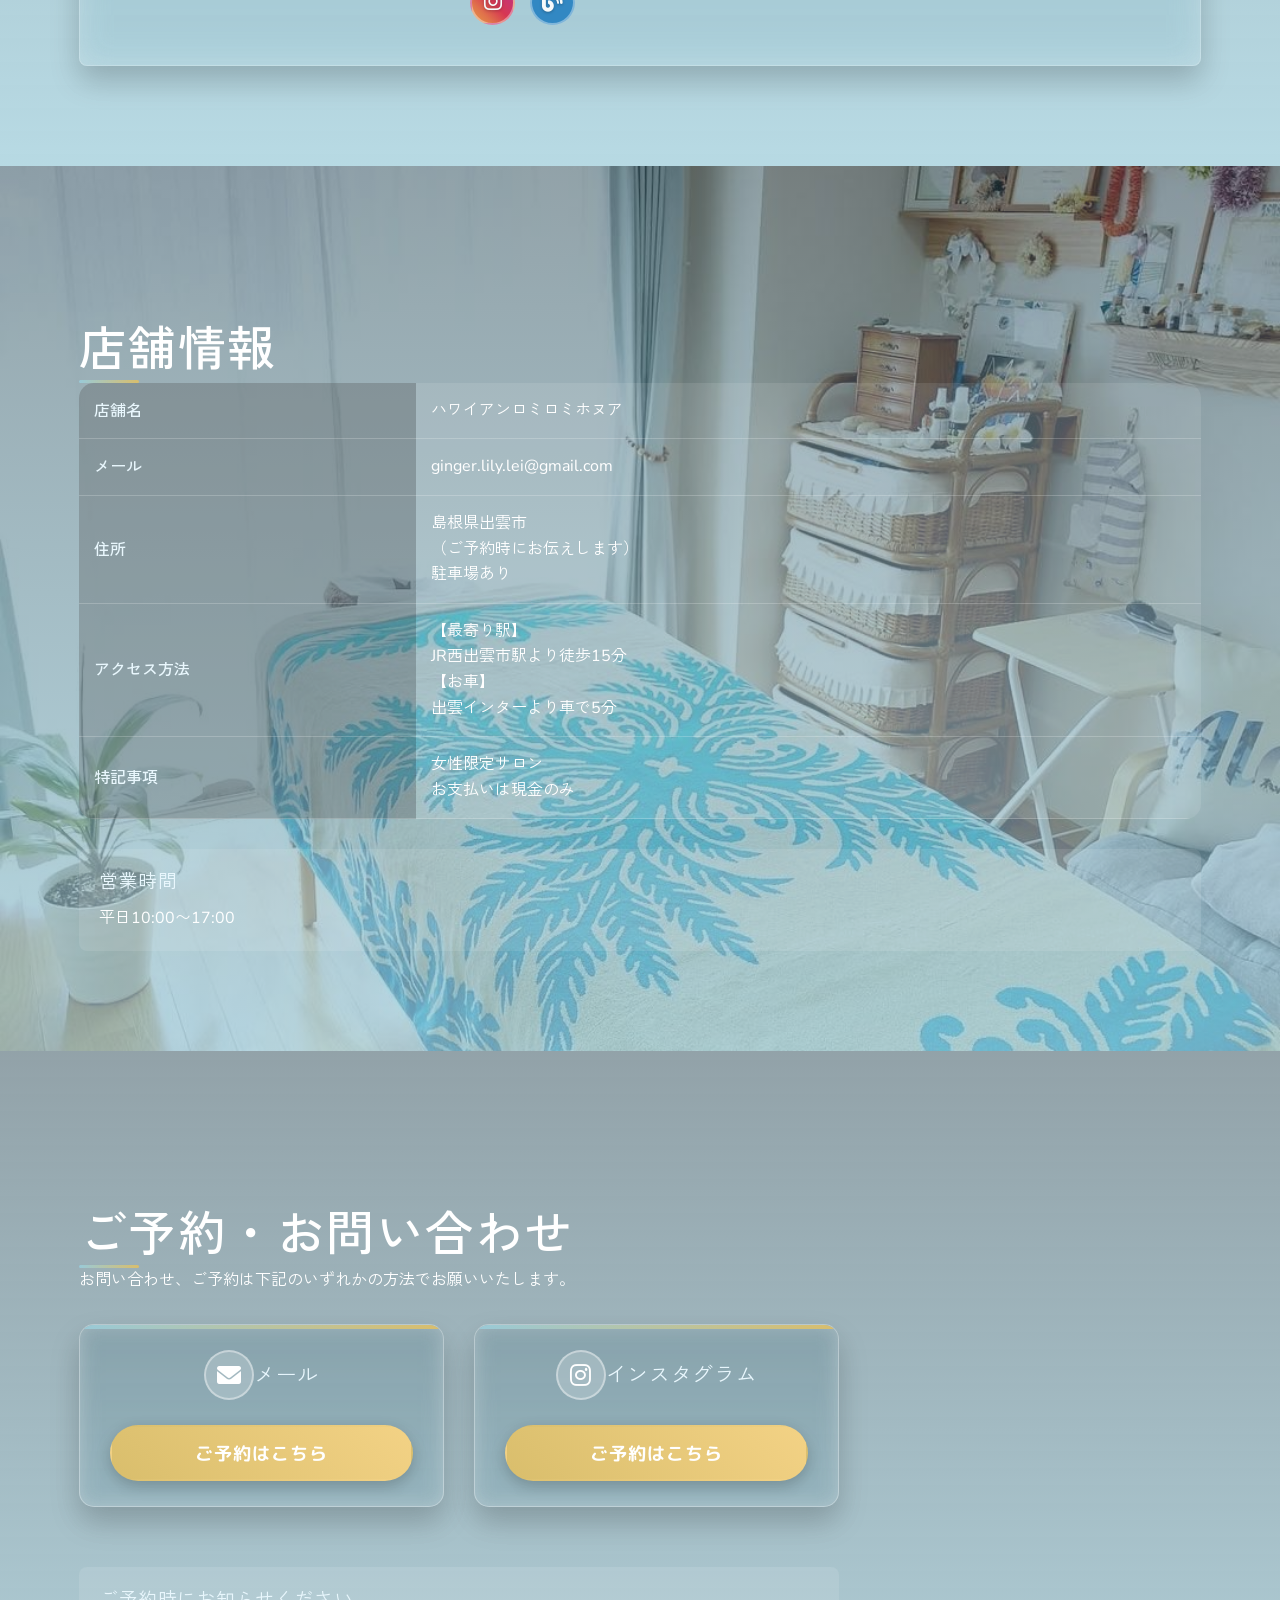
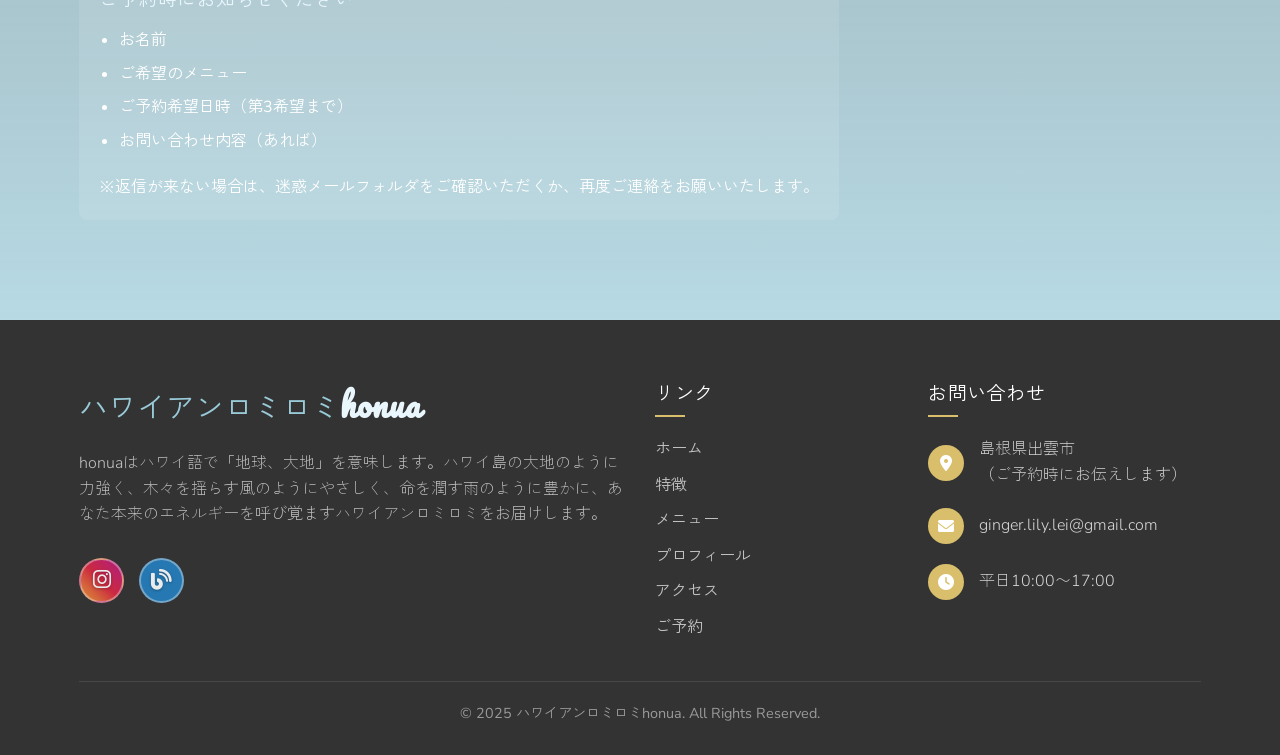
==== commit 87880b06: "検索" ====
--- a/index.html
+++ b/index.html
@@ -3,9 +3,11 @@
 <head>
     <meta charset="UTF-8">
     <meta name="viewport" content="width=device-width, initial-scale=1.0">
-    <title>ハワイアンロミロミhonua - 島根県出雲市の女性専用サロン</title>
+    <title>ハワイアンロミロミhonua | 島根県出雲市の女性専用トラディショナルマッサージサロン</title>
     <meta name="description" content="島根県出雲市大社町にある女性専用サロンです。伝統のハワイアンロミロミの他、ヒーリング、ベビーマッサージ、占星術のお茶会など楽しいイベントも開催しています。">
-
+    <meta name="description" content="島根県出雲市大社町にある女性専用ハワイアンロミロミサロン。伝統的な手技で心と体を癒します。">
+    <meta name="keywords" content="ハワイアンロミロミ,マッサージ,島根県,出雲市,女性専用,癒し,リラクゼーション">
+    <meta name="author" content="大谷由里">
     <link rel="stylesheet" href="css/main.css">
     <link rel="stylesheet" href="css/cursor.css">
     <link href="https://cdnjs.cloudflare.com/ajax/libs/font-awesome/6.0.0-beta3/css/all.min.css" rel="stylesheet">
@@ -447,5 +449,23 @@
     </footer>
     <script src="js/script.js"></script>
     <script src="js/cursor.js"></script>
+    <script type="application/ld+json">
+        {
+          "@context": "https://schema.org",
+          "@type": "BeautySalon",
+          "name": "ハワイアンロミロミhonua",
+          "image": "https://yourusername.github.io/yourrepository/img/hero2.JPG",
+          "description": "島根県出雲市大社町にある女性専用ハワイアンロミロミサロン",
+          "address": {
+            "@type": "PostalAddress",
+            "addressLocality": "出雲市大社町",
+            "addressRegion": "島根県"
+          },
+          "openingHours": "Mo-Fr 10:00-17:00",
+          "priceRange": "¥3,000 - ¥12,000",
+          "telephone": "",
+          "url": "https://yourusername.github.io/yourrepository/"
+        }
+    </script>
 </body>
 </html>
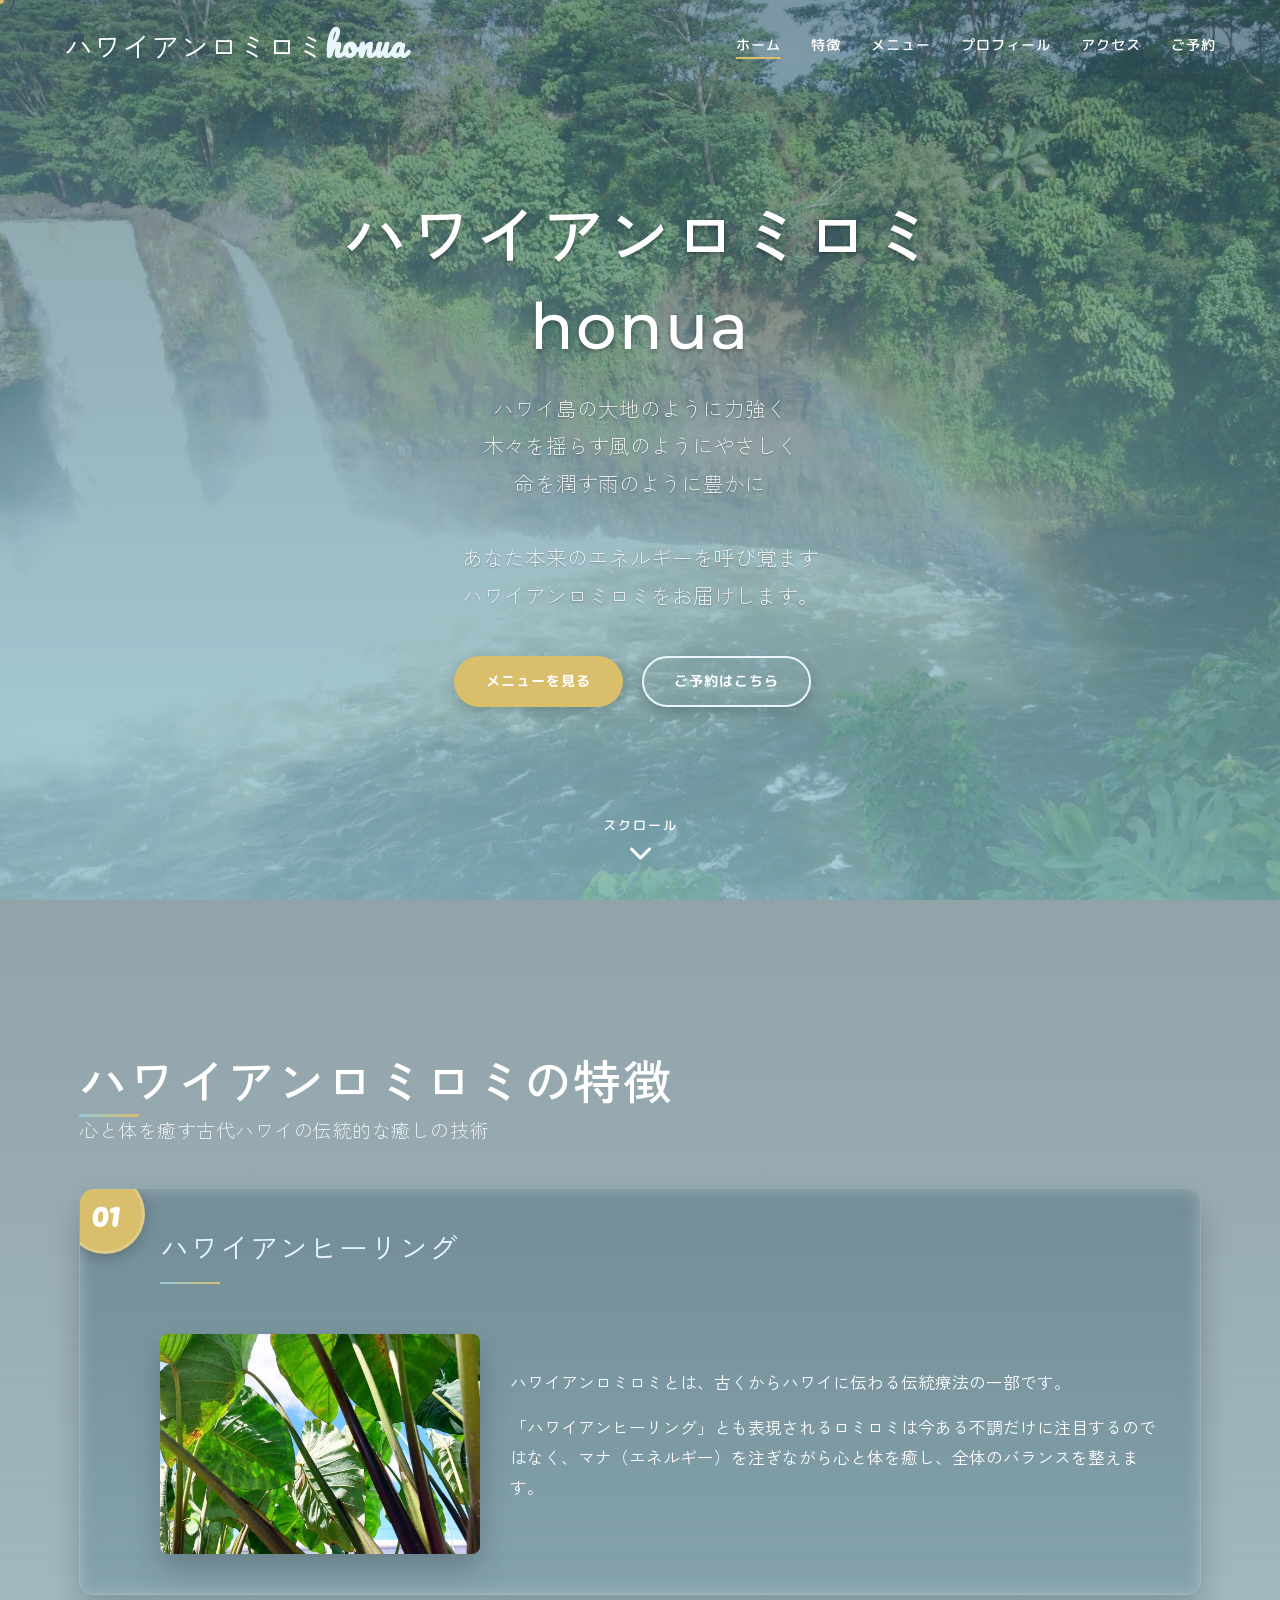
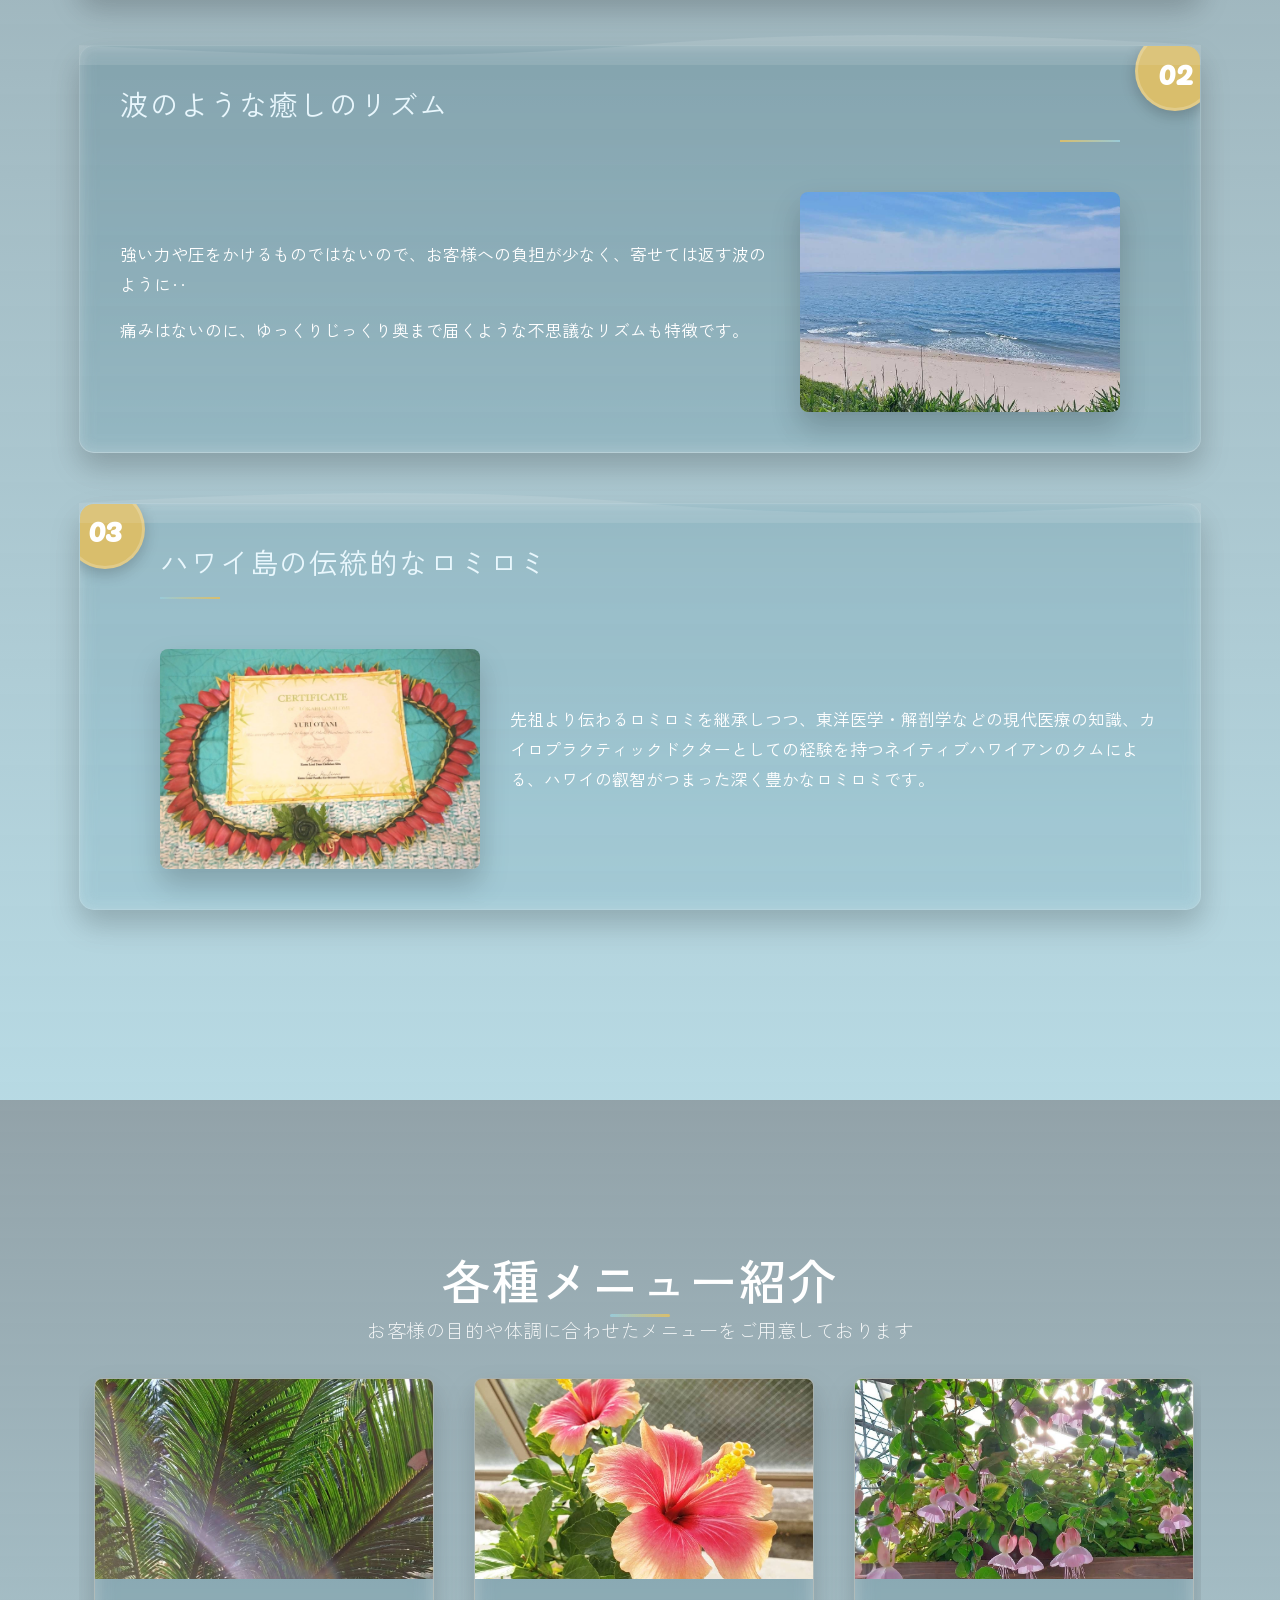
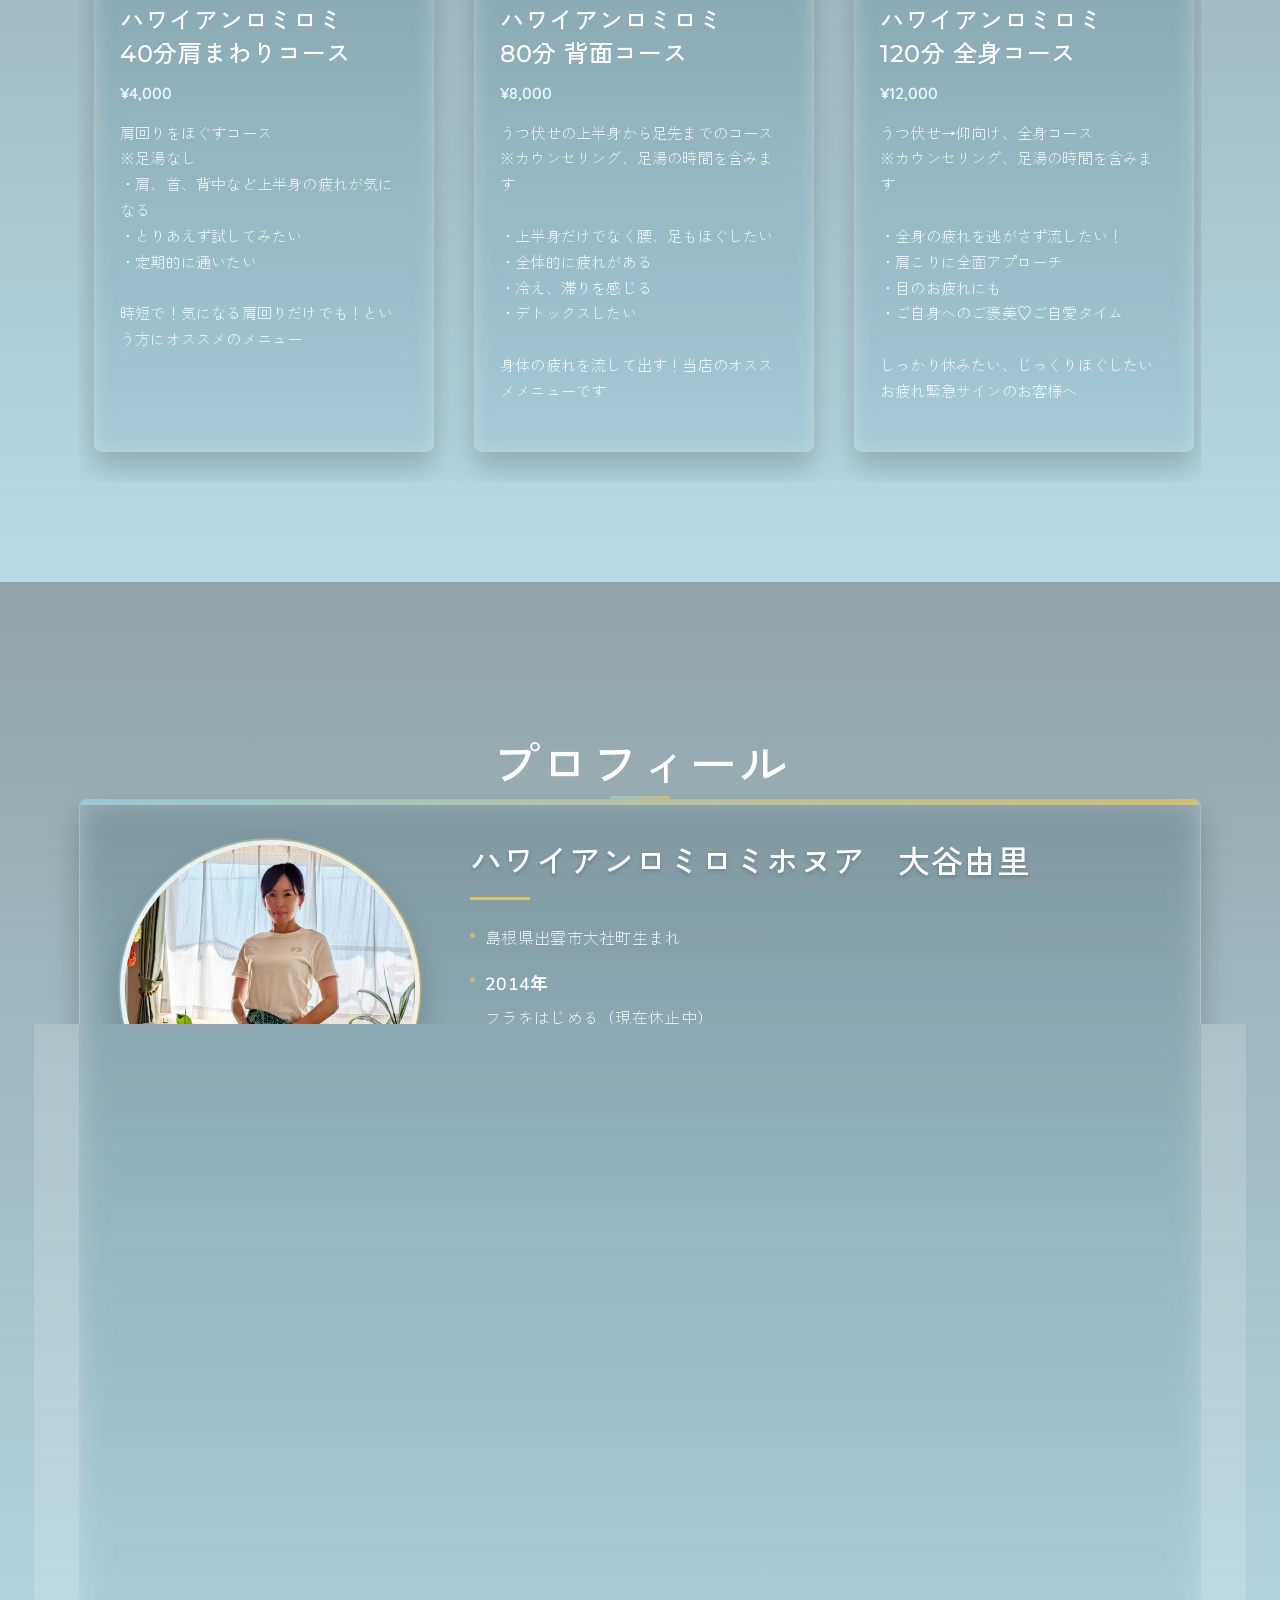
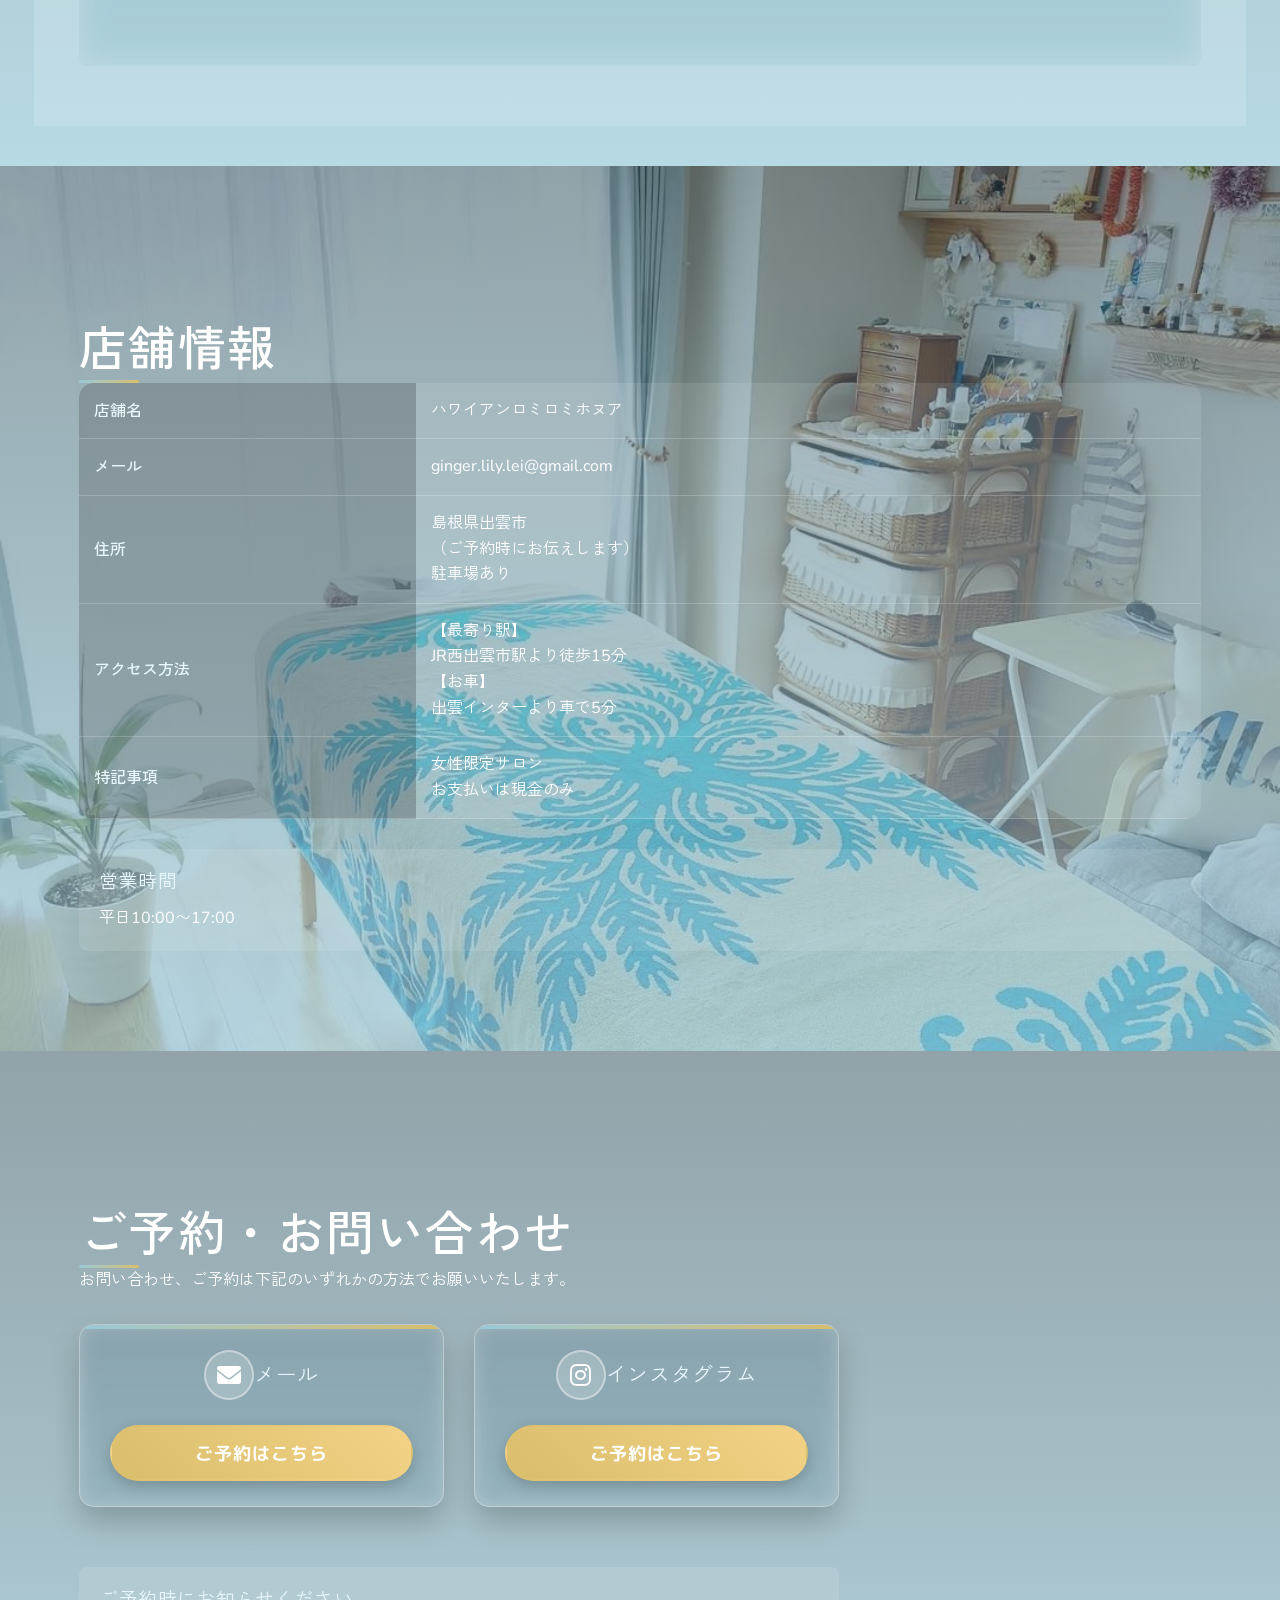
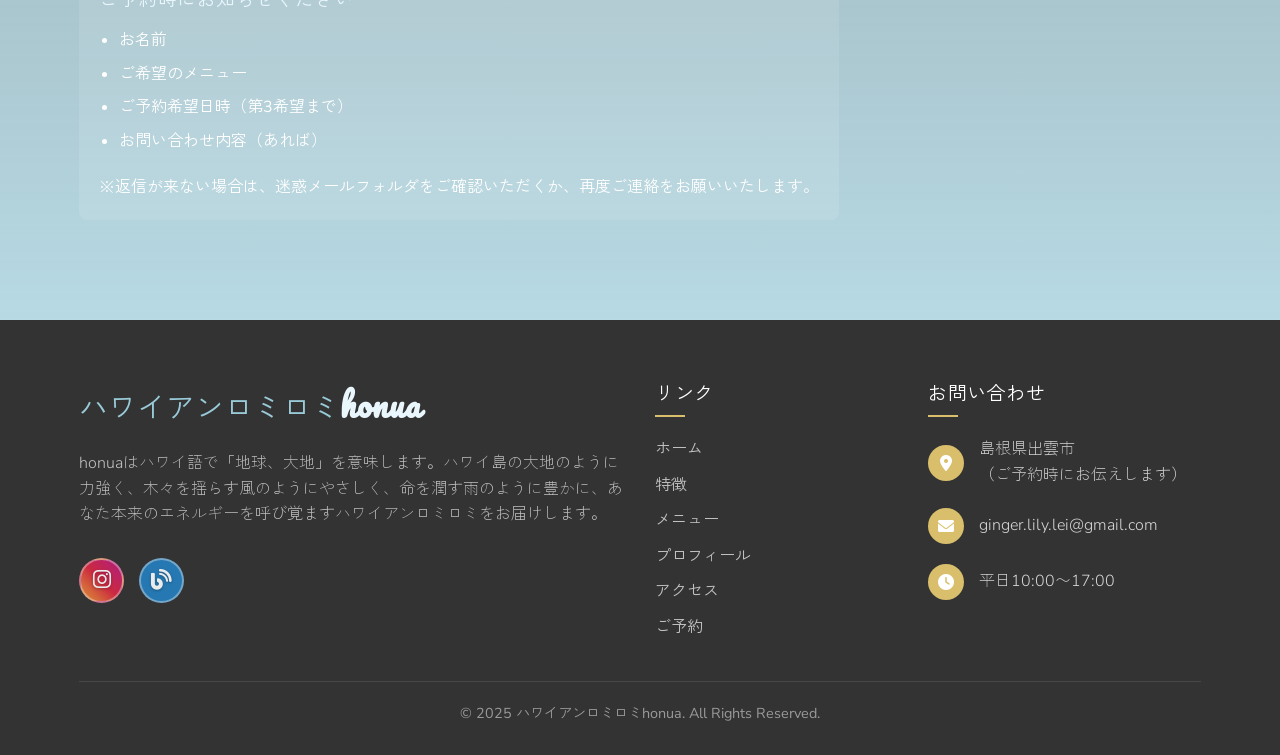
==== commit 2ef088ca: "Update index.html ミスってた" ====
--- a/index.html
+++ b/index.html
@@ -3,9 +3,8 @@
 <head>
     <meta charset="UTF-8">
     <meta name="viewport" content="width=device-width, initial-scale=1.0">
-    <title>ハワイアンロミロミhonua | 島根県出雲市の女性専用トラディショナルマッサージサロン</title>
-    <meta name="description" content="島根県出雲市大社町にある女性専用サロンです。伝統のハワイアンロミロミの他、ヒーリング、ベビーマッサージ、占星術のお茶会など楽しいイベントも開催しています。">
-    <meta name="description" content="島根県出雲市大社町にある女性専用ハワイアンロミロミサロン。伝統的な手技で心と体を癒します。">
+    <title>ハワイアンロミロミhonua | 島根県出雲市の女性専用マッサージサロン</title>
+    <meta name="description" content="島根県出雲市下古志町にある女性専用サロンです。ハワイアンロミロミの他、ヒーリング、ベビーマッサージ、占星術のお茶会など楽しいイベントも開催しています。">
     <meta name="keywords" content="ハワイアンロミロミ,マッサージ,島根県,出雲市,女性専用,癒し,リラクゼーション">
     <meta name="author" content="大谷由里">
     <link rel="stylesheet" href="css/main.css">
@@ -455,17 +454,17 @@
           "@type": "BeautySalon",
           "name": "ハワイアンロミロミhonua",
           "image": "https://yourusername.github.io/yourrepository/img/hero2.JPG",
-          "description": "島根県出雲市大社町にある女性専用ハワイアンロミロミサロン",
+          "description": "島根県出雲市下古志町にある女性専用ハワイアンロミロミサロン",
           "address": {
             "@type": "PostalAddress",
-            "addressLocality": "出雲市大社町",
+            "addressLocality": "出雲市下古志町",
             "addressRegion": "島根県"
           },
           "openingHours": "Mo-Fr 10:00-17:00",
           "priceRange": "¥3,000 - ¥12,000",
           "telephone": "",
-          "url": "https://yourusername.github.io/yourrepository/"
+          "url": "https://otanitomoya.github.io/honua/"
         }
     </script>
 </body>
-</html>+</html>
